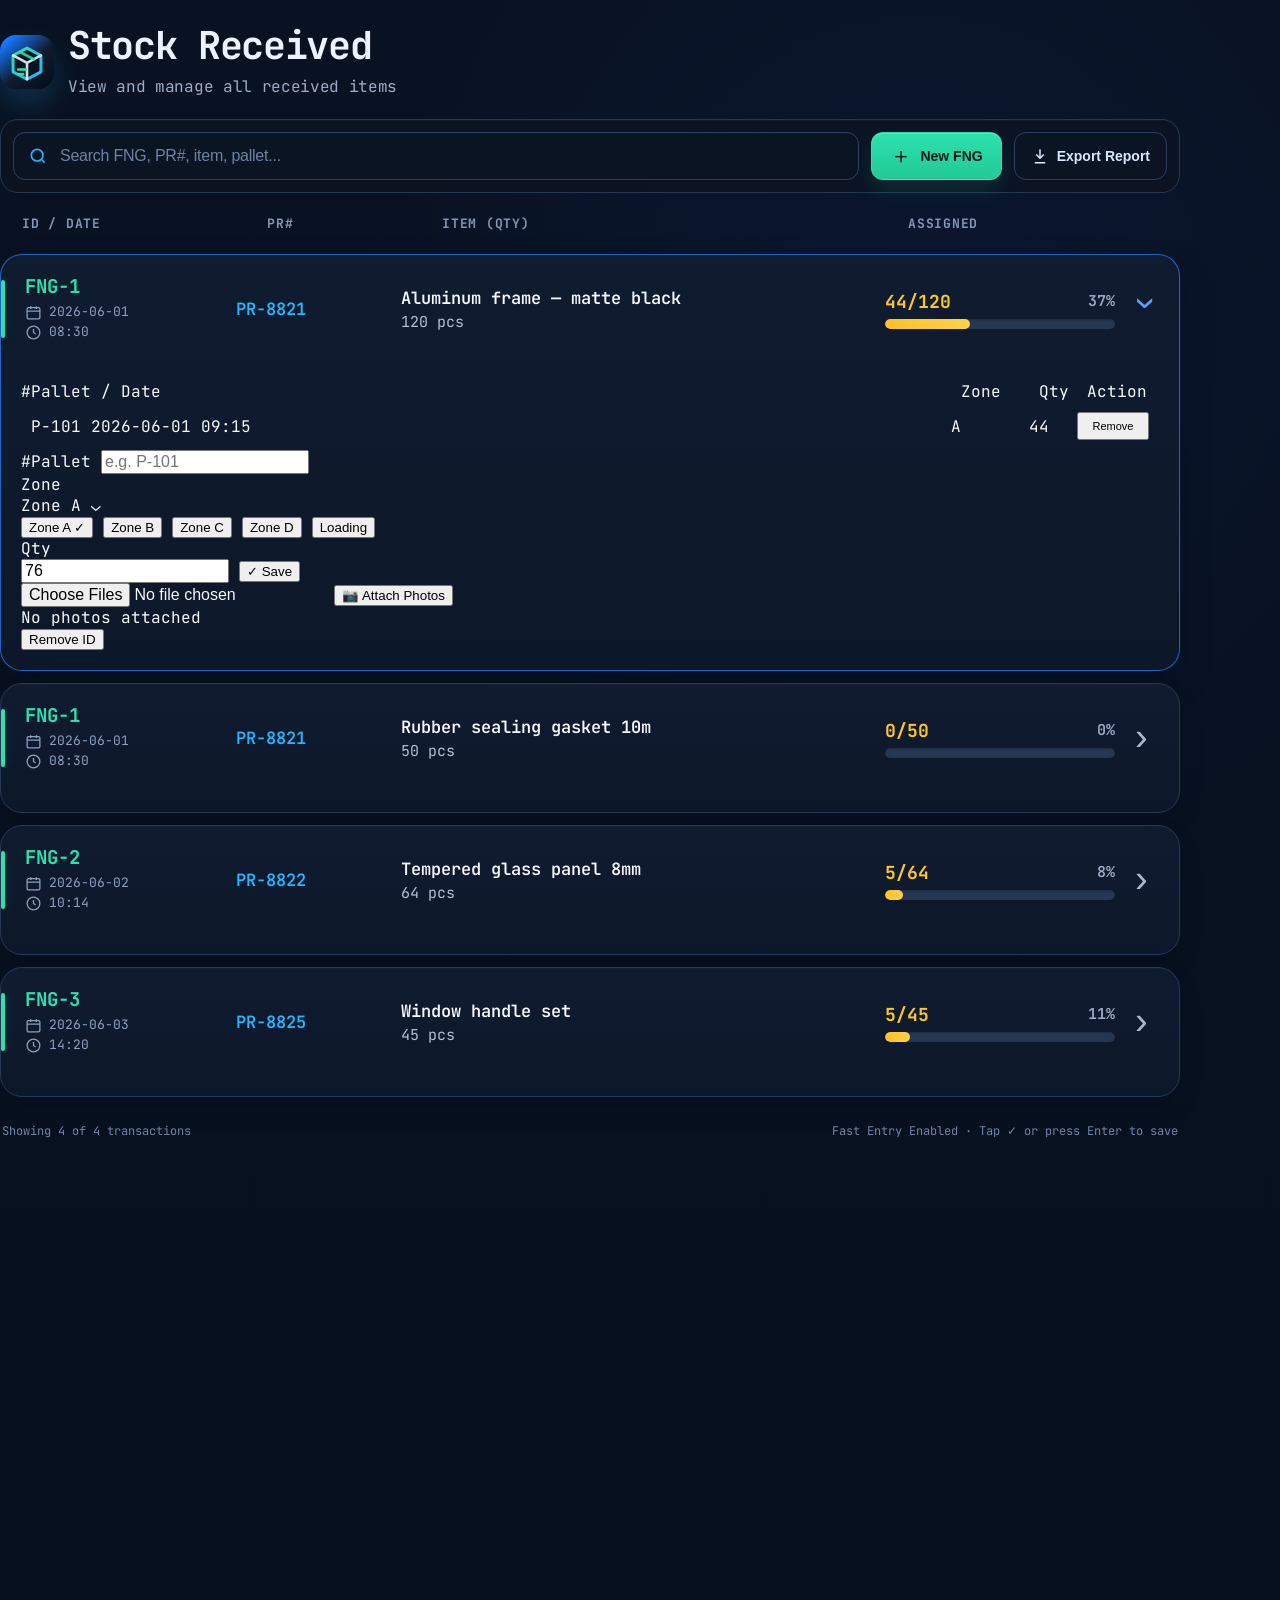
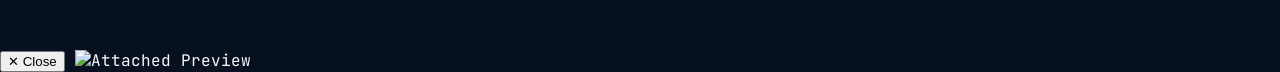
==== index.html @ 3a124cb6 "Add local inventory persistence" ====
<!DOCTYPE html>
<html lang="en">
<head>
    <meta charset="UTF-8">
    <meta name="viewport" content="width=device-width, initial-scale=1.0, maximum-scale=1.0, user-scalable=no">
    <title>Stock Received - Multi-Location Fast Entry</title>
    <link rel="icon" type="image/svg+xml" href="favicon.svg">
    <link rel="shortcut icon" href="favicon.svg">
    <link rel="apple-touch-icon" href="favicon.svg">
    <script src="https://cdn.tailwindcss.com"></script>
    <style>
        @import url('https://fonts.googleapis.com/css2?family=JetBrains+Mono:wght@400;600;700&display=swap');
        
        * {
            box-sizing: border-box;
        }

        body {
            font-family: 'JetBrains Mono', monospace;
            background-color: #0b0f19;
            color: #f8fafc;
            -webkit-tap-highlight-color: transparent;
        }

        /* Seamless Fluid CSS Accordion Animation with GPU Acceleration */
        .accordion-wrapper {
            display: grid;
            grid-template-rows: 0fr;
            transition: grid-template-rows 0.48s cubic-bezier(0.22, 1, 0.36, 1), opacity 0.32s ease;
            opacity: 0;
            will-change: grid-template-rows, opacity;
        }
        .accordion-wrapper.expanded {
            grid-template-rows: 1fr;
            opacity: 1;
        }
        .accordion-inner {
            overflow: hidden;
            opacity: 0;
            transform: translateY(-8px) translateZ(0);
            transition: opacity 0.26s ease, transform 0.34s cubic-bezier(0.22, 1, 0.36, 1);
            will-change: opacity, transform;
        }
        .accordion-wrapper.expanded .accordion-inner {
            opacity: 1;
            transform: translateY(0) translateZ(0);
        }

        /* Modal Smooth Scale & Fade */
        .custom-modal {
            transition: opacity 0.3s cubic-bezier(0.4, 0, 0.2, 1);
        }
        .custom-modal-content {
            transition: transform 0.3s cubic-bezier(0.34, 1.56, 0.64, 1), opacity 0.3s ease-in-out;
            transform: scale(0.92);
            opacity: 0;
        }
        .custom-modal.active .custom-modal-content {
            transform: scale(1);
            opacity: 1;
        }

        /* Click Ripple Transition Feedback */
        .ripple-btn {
            position: relative;
            overflow: hidden;
            transition: transform 0.15s cubic-bezier(0.4, 0, 0.2, 1), background-color 0.2s ease, border-color 0.2s ease;
        }
        .ripple-btn:active {
            transform: scale(0.96);
        }
        .ripple {
            position: absolute;
            border-radius: 50%;
            background: rgba(255, 255, 255, 0.3);
            transform: scale(0);
            animation: rippleEffect 0.5s cubic-bezier(0.4, 0, 0.2, 1) forwards;
            pointer-events: none;
        }
        @keyframes rippleEffect {
            to {
                transform: scale(4);
                opacity: 0;
            }
        }

        /* Prevent iOS zoom on focus */
        input, select, textarea {
            font-size: 16px !important;
        }

        /* Subtle Glow Animation */
        @keyframes pulseGlow {
            0%, 100% { box-shadow: 0 0 20px rgba(59, 130, 246, 0.12); }
            50% { box-shadow: 0 0 30px rgba(59, 130, 246, 0.28); }
        }
        .active-glow {
            animation: pulseGlow 3s infinite;
        }
        @keyframes cardClickTransition {
            0% {
                transform: scale(0.992);
                border-color: rgba(36, 183, 255, .88);
                box-shadow: 0 10px 22px rgba(0,0,0,.16), 0 0 0 1px rgba(36,183,255,.18), inset 0 1px rgba(255,255,255,.04);
            }
            100% {
                transform: scale(1);
            }
        }

        /* Stock Header & Item Row CSS Grid Layout */
        .stock-header,
        .stock-row {
            display: grid;
            grid-template-columns: 85px 75px minmax(0, 1fr) 45px 75px;
            gap: 10px;
            align-items: center;
            width: 100%;
            box-sizing: border-box;
        }

        .item-name {
            min-width: 0;
            overflow: hidden;
            text-overflow: ellipsis;
            white-space: nowrap;
        }

        .assigned-cell {
            display: flex;
            justify-content: flex-end;
            align-items: center;
            gap: 6px;
            white-space: nowrap;
        }

        /* Strict Grid Alignment for Pallet Sub-rows */
        .assignment-header,
        .assignment-row {
            display: grid;
            grid-template-columns: minmax(0, 1fr) 72px 42px 72px;
            gap: 6px;
            align-items: center;
            width: 100%;
        }

        .assignment-row {
            padding: 10px 10px;
        }

        .remove-btn {
            width: 72px;
            max-width: 100%;
            padding: 6px 4px;
            font-size: 11px;
            white-space: nowrap;
        }

        /* Custom Dropdown Animation & Styles */
        .custom-dropdown-menu {
            transform-origin: top;
            transition: opacity 0.2s cubic-bezier(0.16, 1, 0.3, 1), transform 0.2s cubic-bezier(0.16, 1, 0.3, 1);
        }


        /* ===== Responsive redesign: iPhone 14 Pro + laptop ===== */
        :root {
            --page-bg: #08101f;
            --panel: #101b2e;
            --panel-2: #152238;
            --border: #243652;
            --muted: #7f93b1;
            --text: #edf3ff;
            --cyan: #24b7ff;
            --green: #2de1ae;
            --yellow: #ffc62a;
            --blue: #1677ff;
        }

        html { background: var(--page-bg); }
        body {
            margin: 0;
            background:
                radial-gradient(circle at 72% 20%, rgba(29, 78, 216, .08), transparent 35%),
                linear-gradient(180deg, #091222 0%, #07101e 100%);
            min-width: 320px;
        }

        .app-shell {
            width: min(1180px, calc(100% - 48px));
            padding: 26px 0 42px;
            display: flex;
            flex-direction: column;
            gap: 22px;
        }

        .page-header {
            display: flex;
            justify-content: space-between;
            align-items: flex-start;
            gap: 24px;
        }
        .brand-lockup {
            display: flex;
            align-items: center;
            gap: 14px;
            min-width: 0;
        }
        .app-logo {
            width: 54px;
            height: 54px;
            flex: 0 0 auto;
            border-radius: 16px;
            box-shadow: 0 14px 28px rgba(36, 183, 255, .18), inset 0 1px rgba(255,255,255,.1);
        }
        .page-heading h1 {
            margin: 0;
            font-size: clamp(28px, 3vw, 42px);
            line-height: 1.05;
            font-weight: 700;
            letter-spacing: -0.035em;
            color: var(--text);
        }
        .page-heading p {
            margin: 10px 0 0;
            color: #9bacC6;
            font-size: 16px;
            letter-spacing: -0.02em;
        }
        .new-transaction-btn {
            min-height: 58px;
            padding: 0 24px;
            border-radius: 18px;
            background: linear-gradient(180deg, #2180ff 0%, #1369e8 100%);
            color: white;
            border: 1px solid rgba(93, 162, 255, .45);
            box-shadow: 0 12px 24px rgba(0, 91, 255, .2), inset 0 1px rgba(255,255,255,.08);
            font-size: 16px;
            font-weight: 700;
            display: inline-flex;
            align-items: center;
            gap: 8px;
        }
        .plus-sign { font-size: 29px; line-height: 1; font-weight: 300; }

        .action-toolbar {
            width: 100%;
            display: flex;
            align-items: center;
            gap: 12px;
            padding: 12px;
            border: 1px solid #263853;
            border-radius: 18px;
            background: rgba(12, 20, 34, .78);
            box-shadow: inset 0 1px rgba(255,255,255,.02);
        }
        .toolbar-search {
            flex: 1 1 auto;
            min-width: 0;
        }
        .toolbar-new-btn {
            flex: 0 0 auto;
            min-height: 48px;
            padding: 0 18px;
            border-radius: 12px;
            background: linear-gradient(180deg, #2de1ae 0%, #22c997 100%);
            border-color: rgba(89, 241, 193, .35);
            color: #061811;
            box-shadow: 0 10px 20px rgba(45, 225, 174, .12), inset 0 1px rgba(255,255,255,.18);
            font-size: 14px;
        }
        .toolbar-new-btn:hover { filter: brightness(1.05); }
        .toolbar-new-btn .plus-sign { font-size: 22px; font-weight: 500; }
        .toolbar-export-btn {
            flex: 0 0 auto;
            min-height: 48px;
            padding: 0 16px;
            border-radius: 12px;
            background: #0b1423;
            border: 1px solid #2b405f;
            color: #d9e7ff;
            font-size: 14px;
            font-weight: 700;
            display: inline-flex;
            align-items: center;
            gap: 8px;
            transition: border-color .2s, background .2s, color .2s;
        }
        .toolbar-export-btn:hover {
            background: #111d31;
            border-color: #24b7ff;
            color: #ffffff;
        }
        .toolbar-export-btn svg {
            width: 18px;
            height: 18px;
            stroke: currentColor;
            stroke-width: 2;
            fill: none;
            flex: 0 0 auto;
        }

        .search-wrap { position: relative; }
        .search-input {
            width: 100%;
            height: 64px;
            padding: 0 22px 0 64px;
            border-radius: 18px;
            border: 1px solid #2b405f;
            background: linear-gradient(180deg, rgba(18,30,51,.96), rgba(13,24,42,.96));
            color: var(--text);
            outline: none;
            box-shadow: inset 0 1px rgba(255,255,255,.025);
            transition: border-color .2s, box-shadow .2s;
            letter-spacing: -0.015em;
        }
        .search-input::placeholder { color: #6e82a1; }
        .search-input:focus {
            border-color: #2a83ff;
            box-shadow: 0 0 0 3px rgba(42,131,255,.12);
        }
        .search-icon {
            position: absolute;
            left: 22px;
            top: 50%;
            transform: translateY(-50%);
            width: 27px;
            height: 27px;
            stroke: var(--cyan);
            stroke-width: 2;
            fill: none;
            z-index: 2;
        }
        .action-toolbar .search-input {
            height: 48px;
            border-radius: 12px;
            padding-left: 46px;
            background: #0b1423;
        }
        .action-toolbar .search-icon {
            left: 15px;
            width: 20px;
            height: 20px;
        }

        .stock-header {
            display: grid;
            grid-template-columns: 235px 165px minmax(280px, 1fr) 250px;
            align-items: center;
            padding: 0 22px;
            color: #8397b7;
            font-size: 13px;
            font-weight: 700;
            letter-spacing: .06em;
        }
        #inventory-list { display: flex; flex-direction: column; gap: 14px; }

        .stock-card {
            background: linear-gradient(180deg, rgba(16,28,48,.97), rgba(13,24,42,.97));
            border: 1px solid #263853;
            border-radius: 22px;
            overflow: hidden;
            box-shadow: 0 12px 24px rgba(0,0,0,.12), inset 0 1px rgba(255,255,255,.018);
            transform: translateZ(0);
            transition: border-color .22s ease, transform .22s cubic-bezier(0.16, 1, 0.3, 1), box-shadow .22s ease, background .22s ease;
            will-change: transform, box-shadow, border-color;
        }
        .stock-card:hover {
            border-color: #334a6d;
            transform: translateY(-1px);
            box-shadow: 0 15px 28px rgba(0,0,0,.16), inset 0 1px rgba(255,255,255,.024);
        }
        .stock-card.card-click-transition {
            animation: cardClickTransition .28s cubic-bezier(0.16, 1, 0.3, 1);
        }
        .stock-card.expanded-card {
            border-color: rgba(46, 128, 255, .7);
            box-shadow: 0 16px 34px rgba(0,0,0,.19), 0 0 0 1px rgba(22,119,255,.08);
        }
        .stock-card.expanded-card:hover {
            box-shadow: 0 18px 38px rgba(0,0,0,.22), 0 0 0 1px rgba(22,119,255,.12);
        }

        .stock-row {
            display: grid;
            grid-template-columns: 235px 165px minmax(280px, 1fr) 250px 24px;
            gap: 0;
            align-items: center;
            min-height: 108px;
            padding: 12px 20px 12px 0;
            cursor: pointer;
            position: relative;
            user-select: none;
            transition: background .2s ease;
        }
        .stock-row:active { background: rgba(36, 183, 255, .035); }
        .id-date-cell {
            height: 100%;
            display: flex;
            align-items: center;
            min-width: 0;
        }
        .accent-line {
            width: 4px;
            height: 68%;
            min-height: 58px;
            max-height: 72px;
            border-radius: 999px;
            background: var(--green);
            box-shadow: 0 0 14px rgba(45,225,174,.15);
            margin-right: 20px;
            flex: 0 0 auto;
        }
        .id-date-content { display: flex; flex-direction: column; min-width: 0; gap: 3px; }
        .transaction-id {
            color: var(--green);
            font-size: 19px;
            font-weight: 700;
            line-height: 1.1;
            margin-bottom: 3px;
        }
        .date-line {
            color: #8da0bd;
            font-size: 13px;
            line-height: 1.25;
            display: flex;
            align-items: center;
            gap: 7px;
            white-space: nowrap;
        }
        .date-line svg {
            width: 17px;
            height: 17px;
            stroke: currentColor;
            stroke-width: 1.8;
            fill: none;
            flex: 0 0 auto;
        }
        .pr-cell {
            color: var(--cyan);
            font-size: 17px;
            font-weight: 600;
            white-space: nowrap;
            overflow: hidden;
            text-overflow: ellipsis;
            padding-right: 16px;
        }
        .item-cell {
            min-width: 0;
            display: flex;
            flex-direction: column;
            gap: 5px;
            padding-right: 18px;
        }
        .item-title {
            color: #f6f8fd;
            font-size: 17px;
            font-weight: 600;
            overflow: hidden;
            text-overflow: ellipsis;
            white-space: nowrap;
        }
        .item-qty { color: #b4c0d4; font-size: 15px; }
        .assigned-block { min-width: 0; padding-right: 20px; }
        .assigned-topline {
            display: flex;
            align-items: center;
            justify-content: space-between;
            gap: 12px;
            margin-bottom: 6px;
        }
        .assigned-value { color: var(--yellow); font-size: 18px; font-weight: 700; white-space: nowrap; }
        .assigned-value.complete { color: var(--green); }
        .assigned-percent { color: #9cadc5; font-size: 15px; font-weight: 600; white-space: nowrap; }
        .assigned-progress {
            width: 100%;
            height: 10px;
            border-radius: 999px;
            background: #263751;
            overflow: hidden;
            box-shadow: inset 0 1px 2px rgba(0,0,0,.18);
        }
        .assigned-progress span {
            display: block;
            height: 100%;
            border-radius: inherit;
            background: linear-gradient(90deg, #ffc126, #ffd248);
            min-width: 0;
            transition: width .3s ease;
        }
        .assigned-value.complete + .assigned-percent { color: var(--green); }
        .row-chevron {
            font-family: Arial, sans-serif;
            color: #a9b8cc;
            font-size: 38px;
            font-weight: 300;
            line-height: 1;
            transform: translateY(-1px);
            transition: transform .25s ease, color .2s ease;
        }
        .row-chevron.expanded { transform: rotate(90deg); color: #58a1ff; }

        .accordion-inner.card-content-target { padding: 0 20px 20px; }
        .accordion-inner.card-content-target > div { margin-top: 0 !important; padding-top: 18px !important; }

        .list-footer {
            display: flex;
            justify-content: space-between;
            gap: 18px;
            color: #7085a4;
            font-size: 12px;
            padding: 4px 2px 0;
        }
        .fast-entry-note { text-align: right; }

        /* Compact desktop rows: optimized for short warehouse item codes */
        @media (min-width: 1001px) {
            #inventory-list { gap: 12px; }
            .stock-row {
                min-height: 108px;
                padding-top: 12px;
                padding-bottom: 12px;
            }
            .accent-line { min-height: 58px; max-height: 70px; }
            .item-cell { gap: 3px; }
            .assigned-topline { margin-bottom: 6px; }
            .assigned-progress { height: 10px; }
        }

        /* Laptop / medium screen tuning */
        @media (max-width: 1000px) and (min-width: 641px) {
            .app-shell { width: min(940px, calc(100% - 34px)); }
            .stock-header { grid-template-columns: 200px 145px minmax(220px, 1fr) 210px; }
            .stock-row { grid-template-columns: 200px 145px minmax(220px, 1fr) 210px 22px; min-height: 104px; padding-top: 11px; padding-bottom: 11px; }
            .transaction-id { font-size: 19px; }
            .pr-cell, .item-title { font-size: 16px; }
        }

        /* iPhone / mobile layout */
        @media (max-width: 640px) {
            body {
                padding-left: env(safe-area-inset-left);
                padding-right: env(safe-area-inset-right);
            }
            .app-shell {
                width: calc(100% - 24px);
                padding-top: max(16px, env(safe-area-inset-top));
                gap: 14px;
            }
            .page-header { align-items: center; gap: 12px; }
            .brand-lockup { gap: 10px; }
            .app-logo { width: 44px; height: 44px; border-radius: 14px; }
            .page-heading h1 { font-size: 22px; }
            .page-heading p { display: none; }
            .action-toolbar {
                gap: 7px;
                padding: 8px;
                border-radius: 15px;
            }
            .action-toolbar .search-input {
                height: 44px;
                border-radius: 11px;
                padding-left: 38px;
                padding-right: 8px;
                font-size: 16px !important;
            }
            .action-toolbar .search-icon {
                left: 12px;
                width: 18px;
                height: 18px;
            }
            .toolbar-new-btn {
                min-height: 44px;
                padding: 0 11px;
                border-radius: 11px;
                font-size: 12px;
                gap: 4px;
                white-space: nowrap;
            }
            .toolbar-new-btn .plus-sign { font-size: 18px; }
            .toolbar-export-btn {
                min-height: 44px;
                width: 44px;
                padding: 0;
                justify-content: center;
                border-radius: 11px;
            }
            .toolbar-export-btn span { display: none; }
            .toolbar-export-btn svg { width: 18px; height: 18px; }

            .stock-header { display: none; }
            #inventory-list { gap: 11px; }
            .stock-card { border-radius: 18px; }
            .stock-row {
                grid-template-columns: minmax(0, 1fr) 112px 16px;
                grid-template-areas:
                    "identity assigned chevron"
                    "pr       assigned chevron"
                    "item     item     item";
                min-height: 0;
                padding: 15px 14px 14px 0;
                row-gap: 8px;
            }
            .id-date-cell { grid-area: identity; align-items: stretch; }
            .accent-line {
                width: 3px;
                height: auto;
                min-height: 64px;
                margin-right: 13px;
            }
            .transaction-id { font-size: 16px; margin-bottom: 2px; }
            .date-line { font-size: 10px; gap: 5px; }
            .date-line svg { width: 13px; height: 13px; }
            .pr-cell {
                grid-area: pr;
                padding-left: 16px;
                padding-right: 8px;
                font-size: 13px;
                align-self: start;
            }
            .item-cell {
                grid-area: item;
                padding: 11px 8px 0 16px;
                border-top: 1px solid rgba(53,73,103,.48);
                margin-top: 1px;
                gap: 3px;
            }
            .item-title { font-size: 14px; }
            .item-qty { font-size: 11px; }
            .assigned-block {
                grid-area: assigned;
                padding-right: 8px;
                align-self: center;
            }
            .assigned-topline { gap: 7px; margin-bottom: 7px; }
            .assigned-value { font-size: 14px; }
            .assigned-percent { font-size: 11px; }
            .assigned-progress { height: 8px; }
            .row-chevron {
                grid-area: chevron;
                align-self: center;
                font-size: 28px;
            }
            .accordion-inner.card-content-target { padding: 0 11px 13px; }
            .accordion-inner.card-content-target > div { padding-top: 13px !important; }

            /* Keep existing expanded controls mobile friendly */
            .assignment-header,
            .assignment-row {
                grid-template-columns: minmax(0, 1fr) 48px 38px 62px;
                gap: 5px;
            }
            .assignment-row { padding: 9px 7px; }
            .remove-btn { width: 62px; font-size: 10px; padding: 6px 2px; }
            .list-footer { display: block; text-align: center; font-size: 10px; padding-bottom: max(8px, env(safe-area-inset-bottom)); }
            .fast-entry-note { display: none; }
        }

        @media (max-width: 370px) {
            .app-shell { width: calc(100% - 18px); }
            .action-toolbar { gap: 6px; padding: 7px; }
            .toolbar-new-btn { padding: 0 9px; }
            .new-fng-label { font-size: 11px; }
            .stock-row { grid-template-columns: minmax(0, 1fr) 102px 14px; }
            .pr-cell { font-size: 12px; }
        }

    </style>
</head>
<body class="min-h-screen antialiased selection:bg-blue-500 selection:text-white pb-12" onclick="closeAllCustomDropdowns(event)">
    <div class="app-shell mx-auto">
        
        <!-- Page Heading -->
        <div class="page-header">
            <div class="brand-lockup">
                <img src="logo.svg" alt="Stock Received logo" class="app-logo">
                <div class="page-heading">
                    <h1>Stock Received</h1>
                    <p>View and manage all received items</p>
                </div>
            </div>
        </div>

        <!-- Search + Primary Action Toolbar -->
        <div class="action-toolbar">
            <div class="search-wrap toolbar-search">
                <svg class="search-icon" viewBox="0 0 24 24" aria-hidden="true"><circle cx="11" cy="11" r="7"></circle><path d="m20 20-3.5-3.5"></path></svg>
                <input type="text" id="search-input" oninput="handleSearch(this.value)" placeholder="Search FNG, PR#, item, pallet..." class="search-input">
            </div>
            <button onclick="createRipple(event); openNewModal()" class="ripple-btn new-transaction-btn toolbar-new-btn" aria-label="Create new FNG">
                <span class="plus-sign">＋</span>
                <span class="new-fng-label">New FNG</span>
            </button>
            <button onclick="createRipple(event); exportReport()" class="ripple-btn toolbar-export-btn" aria-label="Export report as CSV" title="Export Report">
                <svg viewBox="0 0 24 24" aria-hidden="true"><path d="M12 3v12"></path><path d="m7 10 5 5 5-5"></path><path d="M5 21h14"></path></svg>
                <span>Export Report</span>
            </button>
        </div>

        <!-- Main Column Headers -->
        <div class="stock-header">
            <span>ID / DATE</span>
            <span>PR#</span>
            <span>ITEM (QTY)</span>
            <span>ASSIGNED</span>
        </div>

        <!-- Inventory List Container -->
        <div id="inventory-list" class="space-y-3">
            <!-- Dynamically populated rows -->
        </div>

        <!-- Footer -->
        <div class="list-footer">
            <span id="result-count">Showing transactions</span>
            <span class="fast-entry-note">Fast Entry Enabled · Tap ✓ or press Enter to save</span>
        </div>

    </div>

    <!-- Modal for New Transaction -->
    <div id="new-modal" class="custom-modal fixed inset-0 bg-slate-950/80 backdrop-blur-md hidden items-center justify-center p-4 z-50 opacity-0 pointer-events-none">
        <div class="custom-modal-content bg-slate-900 border border-slate-800 rounded-2xl p-5 sm:p-6 w-full max-w-xl shadow-2xl space-y-4 max-h-[90vh] flex flex-col">
            <div class="flex items-center justify-between border-b border-slate-800 pb-3">
                <h2 class="text-lg font-bold text-slate-100">Add New Received Transaction</h2>
                <span class="text-xs text-slate-400">Shared ID Header</span>
            </div>

            <!-- Shared ID Header Inputs (ID & PR#) -->
            <div class="grid grid-cols-1 sm:grid-cols-2 gap-3">
                <div>
                    <label class="text-xs text-slate-400 block mb-1">Transaction ID (e.g. FNG-1)</label>
                    <input type="text" id="new-id-input" class="w-full bg-slate-950 border border-slate-700/80 rounded-xl px-3 py-2 text-slate-100 focus:outline-none focus:border-blue-500 focus:ring-2 focus:ring-blue-500/20 transition-all font-semibold" placeholder="FNG-1">
                </div>
                <div>
                    <label class="text-xs text-slate-400 block mb-1">PR# (Purchase Req)</label>
                    <input type="text" id="new-pr-input" class="w-full bg-slate-950 border border-slate-700/80 rounded-xl px-3 py-2 text-slate-100 focus:outline-none focus:border-blue-500 focus:ring-2 focus:ring-blue-500/20 transition-all font-semibold" placeholder="PR-9001">
                </div>
            </div>

            <!-- Dynamic Items Container inside Modal -->
            <div class="space-y-3 overflow-y-auto pr-1 flex-1 max-h-[36vh]" id="modal-items-container">
                <!-- Dynamically populated item rows -->
            </div>

            <!-- Add Row Button -->
            <div>
                <button onclick="createRipple(event); addModalItemRow()" class="ripple-btn w-full py-2 border border-dashed border-slate-700 hover:border-blue-500/60 rounded-xl text-slate-400 hover:text-blue-400 text-xs font-semibold transition-all flex items-center justify-center space-x-1">
                    <span>+ Add Another Item to this ID</span>
                </button>
            </div>

            <div class="flex justify-end space-x-3 pt-3 border-t border-slate-800">
                <button onclick="createRipple(event); closeNewModal()" class="ripple-btn px-4 py-2 rounded-xl border border-slate-700 hover:bg-slate-800 text-slate-300 text-sm transition-all">Cancel</button>
                <button onclick="createRipple(event); createNewTransactions()" class="ripple-btn px-4 py-2 rounded-xl bg-blue-600 hover:bg-blue-500 text-white text-sm font-semibold transition-all shadow-md shadow-blue-900/30">Create Transactions</button>
            </div>
        </div>
    </div>

    <!-- Alert Popup Modal -->
    <div id="alert-modal" class="custom-modal fixed inset-0 bg-slate-950/80 backdrop-blur-md hidden items-center justify-center p-4 z-50 opacity-0 pointer-events-none">
        <div class="custom-modal-content bg-slate-900 border border-slate-800 rounded-2xl p-5 sm:p-6 w-full max-w-sm shadow-2xl space-y-4 text-center">
            <div class="w-12 h-12 rounded-full bg-amber-950/60 border border-amber-900/60 flex items-center justify-center mx-auto text-amber-400 font-bold text-lg">!</div>
            <div class="space-y-1">
                <h3 id="alert-title" class="text-base font-bold text-slate-100">Notice</h3>
                <p id="alert-message" class="text-xs text-slate-400 leading-relaxed">Please enter a pallet number.</p>
            </div>
            <div class="pt-2">
                <button onclick="createRipple(event); closeAlertModal()" class="ripple-btn w-full px-4 py-2.5 rounded-xl bg-blue-600 hover:bg-blue-500 text-white text-xs sm:text-sm font-semibold transition-all shadow-lg shadow-blue-950/40">OK</button>
            </div>
        </div>
    </div>

    <!-- Confirmation Popup Modal for Deletion -->
    <div id="confirm-modal" class="custom-modal fixed inset-0 bg-slate-950/80 backdrop-blur-md hidden items-center justify-center p-4 z-50 opacity-0 pointer-events-none">
        <div class="custom-modal-content bg-slate-900 border border-slate-800 rounded-2xl p-5 sm:p-6 w-full max-w-sm shadow-2xl space-y-4 text-center">
            <div id="confirm-icon" class="w-12 h-12 rounded-full bg-red-950/60 border border-red-900/60 flex items-center justify-center mx-auto text-red-400 font-bold text-lg">!</div>
            <div class="space-y-1">
                <h3 id="confirm-title" class="text-base font-bold text-slate-100">Confirm Deletion</h3>
                <p id="confirm-message" class="text-xs text-slate-400 leading-relaxed">Are you sure you want to remove this item?</p>
            </div>
            <div class="flex space-x-3 pt-2">
                <button onclick="createRipple(event); closeConfirmModal()" class="ripple-btn flex-1 px-4 py-2.5 rounded-xl border border-slate-700 hover:bg-slate-800 text-slate-300 text-xs sm:text-sm font-medium transition-all">Cancel</button>
                <button id="confirm-yes-btn" onclick="createRipple(event)" class="ripple-btn flex-1 px-4 py-2.5 rounded-xl bg-red-600 hover:bg-red-500 text-white text-xs sm:text-sm font-semibold transition-all shadow-lg shadow-red-950/40">Delete</button>
            </div>
        </div>
    </div>

    <!-- Fullscreen Image Viewer Modal -->
    <div id="image-viewer-modal" class="custom-modal fixed inset-0 bg-slate-950/90 backdrop-blur-md hidden items-center justify-center p-4 z-50 opacity-0 pointer-events-none" onclick="closeImageViewer()">
        <div class="relative max-w-4xl max-h-[90vh] flex flex-col items-center" onclick="event.stopPropagation()">
            <button onclick="createRipple(event); closeImageViewer()" class="ripple-btn absolute -top-10 right-0 text-slate-400 hover:text-white text-sm font-semibold bg-slate-800/80 hover:bg-slate-700 px-3 py-1 rounded-lg transition">✕ Close</button>
            <img id="fullscreen-img" src="" alt="Attached Preview" class="max-w-full max-h-[80vh] rounded-2xl border border-slate-800 shadow-2xl object-contain">
        </div>
    </div>

    <script>
        const INVENTORY_STORAGE_KEY = 'stock-received-inventory-v1';
        const defaultInventory = [
            {
                id: 'FNG-1',
                pr: 'PR-8821',
                createdAt: '2026-06-01 08:30',
                item: 'Aluminum frame — matte black',
                qty: 120,
                isExpanded: true,
                locations: [{ pallet: 'P-101', zone: 'A', qty: 44, createdAt: '2026-06-01 09:15' }],
                attachedPhotos: [],
                tempZone: 'A'
            },
            {
                id: 'FNG-1',
                pr: 'PR-8821',
                createdAt: '2026-06-01 08:30',
                item: 'Rubber sealing gasket 10m',
                qty: 50,
                isExpanded: false,
                locations: [],
                attachedPhotos: [],
                tempZone: 'A'
            },
            {
                id: 'FNG-2',
                pr: 'PR-8822',
                createdAt: '2026-06-02 10:14',
                item: 'Tempered glass panel 8mm',
                qty: 64,
                isExpanded: false,
                locations: [{ pallet: 'P-102', zone: 'B', qty: 5, createdAt: '2026-06-02 11:00' }],
                attachedPhotos: [],
                tempZone: 'A'
            },
            {
                id: 'FNG-3',
                pr: 'PR-8825',
                createdAt: '2026-06-03 14:20',
                item: 'Window handle set',
                qty: 45,
                isExpanded: false,
                locations: [{ pallet: 'P-103', zone: 'Loading', qty: 5, createdAt: '2026-06-03 14:45' }],
                attachedPhotos: [],
                tempZone: 'A'
            }
        ];

        let inventory = loadInventory();
        let pendingAction = null;
        let modalRows = [];
        let searchQuery = '';
        const validZones = ['A', 'B', 'C', 'D', 'Loading'];

        function cloneDefaultInventory() {
            return JSON.parse(JSON.stringify(defaultInventory));
        }

        function normalizeInventory(savedInventory) {
            if (!Array.isArray(savedInventory)) return cloneDefaultInventory();

            return savedInventory.map((item, index) => ({
                id: item.id || `FNG-${index + 1}`,
                pr: item.pr || '',
                createdAt: item.createdAt || getCurrentFormattedDateTime(),
                item: item.item || 'Untitled item',
                qty: Number.parseInt(item.qty, 10) || 0,
                isExpanded: Boolean(item.isExpanded),
                locations: Array.isArray(item.locations) ? item.locations.map(loc => ({
                    pallet: loc.pallet || '',
                    zone: loc.zone || 'A',
                    qty: Number.parseInt(loc.qty, 10) || 0,
                    createdAt: loc.createdAt || ''
                })) : [],
                attachedPhotos: Array.isArray(item.attachedPhotos) ? item.attachedPhotos : [],
                tempPallet: item.tempPallet || '',
                tempZone: item.tempZone || 'A',
                tempQty: item.tempQty || ''
            }));
        }

        function loadInventory() {
            try {
                const savedInventory = localStorage.getItem(INVENTORY_STORAGE_KEY);
                if (!savedInventory) return cloneDefaultInventory();
                return normalizeInventory(JSON.parse(savedInventory));
            } catch (error) {
                console.warn('Unable to load saved inventory:', error);
                return cloneDefaultInventory();
            }
        }

        function saveInventory() {
            try {
                localStorage.setItem(INVENTORY_STORAGE_KEY, JSON.stringify(inventory));
                return true;
            } catch (error) {
                console.warn('Unable to save inventory:', error);
                return false;
            }
        }

        // Ripple Effect Click Transition
        function createRipple(event) {
            const button = event.currentTarget;
            const circle = document.createElement('span');
            const diameter = Math.max(button.clientWidth, button.clientHeight);
            const radius = diameter / 2;

            circle.style.width = circle.style.height = `${diameter}px`;
            circle.style.left = `${event.clientX - button.getBoundingClientRect().left - radius}px`;
            circle.style.top = `${event.clientY - button.getBoundingClientRect().top - radius}px`;
            circle.classList.add('ripple');

            const ripple = button.getElementsByClassName('ripple')[0];
            if (ripple) {
                ripple.remove();
            }

            button.appendChild(circle);
        }

        function getCurrentFormattedDateTime() {
            const now = new Date();
            const year = now.getFullYear();
            const month = String(now.getMonth() + 1).padStart(2, '0');
            const day = String(now.getDate()).padStart(2, '0');
            const hours = String(now.getHours()).padStart(2, '0');
            const minutes = String(now.getMinutes()).padStart(2, '0');
            return `${year}-${month}-${day} ${hours}:${minutes}`;
        }

        function handleSearch(query) {
            searchQuery = query.toLowerCase().trim();
            renderInventory();
        }

        function getFilteredInventory() {
            return inventory.map((item, originalIndex) => ({ item, originalIndex })).filter(({ item }) => {
                if (!searchQuery) return true;
                const matchesId = item.id.toLowerCase().includes(searchQuery);
                const matchesPr = (item.pr || '').toLowerCase().includes(searchQuery);
                const matchesItemName = item.item.toLowerCase().includes(searchQuery);
                const matchesDate = item.createdAt.toLowerCase().includes(searchQuery);
                const matchesLocation = item.locations.some(loc =>
                    loc.pallet.toLowerCase().includes(searchQuery) ||
                    loc.zone.toLowerCase().includes(searchQuery) ||
                    (loc.createdAt && loc.createdAt.toLowerCase().includes(searchQuery))
                );
                return matchesId || matchesPr || matchesItemName || matchesDate || matchesLocation;
            });
        }

        function csvCell(value) {
            const text = value === undefined || value === null ? '' : String(value);
            return `"${text.replace(/"/g, '""')}"`;
        }

        function downloadTextFile(filename, content, mimeType) {
            const blob = new Blob([content], { type: mimeType });
            const url = URL.createObjectURL(blob);
            const link = document.createElement('a');
            link.href = url;
            link.download = filename;
            document.body.appendChild(link);
            link.click();
            link.remove();
            URL.revokeObjectURL(url);
        }

        function downloadReportCsv(rows) {
            const headers = [
                'Transaction ID',
                'PR#',
                'Created At',
                'Item',
                'Item Qty',
                'Assigned Qty',
                'Remaining Qty',
                'Status',
                'Pallet',
                'Zone',
                'Pallet Qty',
                'Assigned At'
            ];

            const csvRows = [headers.map(csvCell).join(',')];
            rows.forEach(({ item }) => {
                const assignedQty = totalAbbr(item);
                const remainingQty = item.qty - assignedQty;
                const status = remainingQty === 0 ? 'Complete' : remainingQty > 0 ? 'Open' : 'Over-assigned';
                const locations = item.locations.length > 0 ? item.locations : [{ pallet: '', zone: '', qty: '', createdAt: '' }];

                locations.forEach(loc => {
                    csvRows.push([
                        item.id,
                        item.pr || '',
                        item.createdAt,
                        item.item,
                        item.qty,
                        assignedQty,
                        remainingQty,
                        status,
                        loc.pallet,
                        loc.zone,
                        loc.qty,
                        loc.createdAt || ''
                    ].map(csvCell).join(','));
                });
            });

            const filenameDate = new Date().toISOString().slice(0, 10);
            const scope = searchQuery ? 'filtered' : 'all';
            downloadTextFile(`stock-received-report-${scope}-${filenameDate}.csv`, csvRows.join('\r\n'), 'text/csv;charset=utf-8');
        }

        function exportReport() {
            const rows = getFilteredInventory();
            if (rows.length === 0) {
                showAlertModal("There are no transactions to export.", "No Report Data");
                return;
            }

            const reportScope = searchQuery ? 'filtered report' : 'full report';
            showConfirmDialog(
                "Export Report",
                `Export ${rows.length} transaction${rows.length === 1 ? '' : 's'} in the ${reportScope} as a CSV file?`,
                () => downloadReportCsv(rows),
                { confirmText: 'Export', variant: 'primary' }
            );
        }

        function showAlertModal(message, title = "Required Field") {
            document.getElementById('alert-title').innerText = title;
            document.getElementById('alert-message').innerText = message;

            const modal = document.getElementById('alert-modal');
            modal.classList.remove('hidden', 'opacity-0', 'pointer-events-none');
            modal.classList.add('flex');
            requestAnimationFrame(() => {
                modal.classList.add('active');
            });
        }

        function closeAlertModal() {
            const modal = document.getElementById('alert-modal');
            modal.classList.remove('active');
            setTimeout(() => {
                modal.classList.add('hidden', 'opacity-0', 'pointer-events-none');
                modal.classList.remove('flex');
            }, 300);
        }

        function showConfirmDialog(title, message, onConfirm, options = {}) {
            document.getElementById('confirm-title').innerText = title;
            document.getElementById('confirm-message').innerText = message;
            pendingAction = onConfirm;

            const confirmButton = document.getElementById('confirm-yes-btn');
            const confirmIcon = document.getElementById('confirm-icon');
            const isPrimary = options.variant === 'primary';
            confirmButton.innerText = options.confirmText || 'Delete';
            confirmButton.className = isPrimary
                ? 'ripple-btn flex-1 px-4 py-2.5 rounded-xl bg-blue-600 hover:bg-blue-500 text-white text-xs sm:text-sm font-semibold transition-all shadow-lg shadow-blue-950/40'
                : 'ripple-btn flex-1 px-4 py-2.5 rounded-xl bg-red-600 hover:bg-red-500 text-white text-xs sm:text-sm font-semibold transition-all shadow-lg shadow-red-950/40';
            confirmIcon.innerText = isPrimary ? 'CSV' : '!';
            confirmIcon.className = isPrimary
                ? 'w-12 h-12 rounded-full bg-blue-950/60 border border-blue-900/60 flex items-center justify-center mx-auto text-blue-300 font-bold text-lg'
                : 'w-12 h-12 rounded-full bg-red-950/60 border border-red-900/60 flex items-center justify-center mx-auto text-red-400 font-bold text-lg';

            const modal = document.getElementById('confirm-modal');
            modal.classList.remove('hidden', 'opacity-0', 'pointer-events-none');
            modal.classList.add('flex');
            requestAnimationFrame(() => {
                modal.classList.add('active');
            });

            confirmButton.onclick = function(e) {
                createRipple(e);
                if (pendingAction) pendingAction();
                closeConfirmModal();
            };
        }

        function closeConfirmModal() {
            const modal = document.getElementById('confirm-modal');
            modal.classList.remove('active');
            setTimeout(() => {
                modal.classList.add('hidden', 'opacity-0', 'pointer-events-none');
                modal.classList.remove('flex');
                pendingAction = null;
            }, 300);
        }

        function openImageViewer(src) {
            const modal = document.getElementById('image-viewer-modal');
            document.getElementById('fullscreen-img').src = src;
            modal.classList.remove('hidden', 'opacity-0', 'pointer-events-none');
            modal.classList.add('flex');
            requestAnimationFrame(() => {
                modal.classList.add('active');
            });
        }

        function closeImageViewer() {
            const modal = document.getElementById('image-viewer-modal');
            modal.classList.remove('active');
            setTimeout(() => {
                modal.classList.add('hidden', 'opacity-0', 'pointer-events-none');
                modal.classList.remove('flex');
            }, 300);
        }

        // Custom Dropdown Logic
        function toggleCustomDropdown(index, event) {
            event.stopPropagation();
            const menu = document.getElementById(`custom-dropdown-menu-${index}`);
            const arrow = document.getElementById(`custom-dropdown-arrow-${index}`);
            
            // Close all other dropdowns first
            document.querySelectorAll('[id^="custom-dropdown-menu-"]').forEach(m => {
                if (m.id !== `custom-dropdown-menu-${index}`) {
                    m.classList.add('hidden', 'opacity-0', 'scale-95');
                }
            });
            document.querySelectorAll('[id^="custom-dropdown-arrow-"]').forEach(a => {
                if (a.id !== `custom-dropdown-arrow-${index}`) {
                    a.classList.remove('rotate-180', 'text-blue-400');
                }
            });

            const isHidden = menu.classList.contains('hidden');
            if (isHidden) {
                menu.classList.remove('hidden');
                requestAnimationFrame(() => {
                    menu.classList.remove('opacity-0', 'scale-95');
                    arrow.classList.add('rotate-180', 'text-blue-400');
                });
            } else {
                menu.classList.add('opacity-0', 'scale-95');
                arrow.classList.remove('rotate-180', 'text-blue-400');
                setTimeout(() => {
                    menu.classList.add('hidden');
                }, 200);
            }
        }

        function selectCustomZone(index, zone, event) {
            event.stopPropagation();
            updateTemp(index, 'zone', zone);
            
            const label = document.getElementById(`custom-dropdown-label-${index}`);
            if (label) {
                label.innerText = zone === 'Loading' ? 'Loading' : `Zone ${zone}`;
            }

            const menu = document.getElementById(`custom-dropdown-menu-${index}`);
            const arrow = document.getElementById(`custom-dropdown-arrow-${index}`);
            if (menu) {
                menu.classList.add('opacity-0', 'scale-95');
                setTimeout(() => menu.classList.add('hidden'), 200);
            }
            if (arrow) {
                arrow.classList.remove('rotate-180', 'text-blue-400');
            }

            // Highlight selected option in list
            const options = document.querySelectorAll(`#custom-dropdown-menu-${index} [data-zone]`);
            options.forEach(opt => {
                if (opt.getAttribute('data-zone') === zone) {
                    opt.className = 'w-full text-left px-3.5 py-2.5 text-xs sm:text-sm font-semibold bg-blue-600/20 text-blue-400 flex items-center justify-between transition-colors';
                } else {
                    opt.className = 'w-full text-left px-3.5 py-2.5 text-xs sm:text-sm text-slate-300 hover:bg-slate-800/80 hover:text-slate-100 flex items-center justify-between transition-colors';
                }
            });
        }

        function closeAllCustomDropdowns(event) {
            document.querySelectorAll('[id^="custom-dropdown-menu-"]').forEach(menu => {
                menu.classList.add('opacity-0', 'scale-95');
                setTimeout(() => menu.classList.add('hidden'), 200);
            });
            document.querySelectorAll('[id^="custom-dropdown-arrow-"]').forEach(arrow => {
                arrow.classList.remove('rotate-180', 'text-blue-400');
            });
        }

        function renderInventory() {
            const container = document.getElementById('inventory-list');
            const filteredInventory = getFilteredInventory();

            const resultCount = document.getElementById('result-count');
            if (resultCount) {
                resultCount.textContent = `Showing ${filteredInventory.length} of ${inventory.length} transactions`;
            }

            if (filteredInventory.length === 0) {
                container.innerHTML = `
                    <div class="text-center py-10 bg-slate-900/50 border border-slate-800 rounded-2xl">
                        <p class="text-slate-400 text-xs sm:text-sm">No matching transactions or items found.</p>
                    </div>
                `;
                return;
            }

            container.innerHTML = '';
            filteredInventory.forEach(({ item, originalIndex }) => {
                container.appendChild(createCardElement(item, originalIndex));
            });
        }

        function createCardElement(item, index) {
            const rowDiv = document.createElement('div');
            rowDiv.id = `card-${index}`;
            rowDiv.className = getCardClass(item, index);
            rowDiv.innerHTML = getCardHTML(item, index);
            return rowDiv;
        }

        function getCardClass(item, index) {
            return `stock-card ${item.isExpanded ? 'expanded-card' : ''}`;
        }

        function getCardHTML(item, index) {
            const totalAssigned = totalAbbr(item);
            const isComplete = totalAssigned === item.qty;
            const pct = item.qty > 0 ? Math.min(100, Math.round((totalAssigned / item.qty) * 100)) : 0;

            const dateParts = item.createdAt.split(' ');
            const dateStr = dateParts[0] || '';
            const timeStr = dateParts[1] || '';

            return `
                <div class="stock-row ${item.isExpanded ? 'row-expanded' : ''}" onclick="toggleExpand(${index})">
                    <div class="id-date-cell">
                        <span class="accent-line"></span>
                        <div class="id-date-content">
                            <span class="transaction-id">${item.id}</span>
                            <span class="date-line">
                                <svg viewBox="0 0 24 24" aria-hidden="true"><rect x="3" y="5" width="18" height="16" rx="2"></rect><path d="M16 3v4M8 3v4M3 10h18"></path></svg>
                                ${dateStr}
                            </span>
                            ${timeStr ? `<span class="date-line"><svg viewBox="0 0 24 24" aria-hidden="true"><circle cx="12" cy="12" r="9"></circle><path d="M12 7v5l3 2"></path></svg>${timeStr}</span>` : ''}
                        </div>
                    </div>

                    <div class="pr-cell" title="${item.pr || ''}">${item.pr || '—'}</div>

                    <div class="item-cell" title="${item.item}">
                        <span class="item-title">${item.item}</span>
                        <span class="item-qty">${item.qty} pcs</span>
                    </div>

                    <div class="assigned-block">
                        <div class="assigned-topline">
                            <span class="assigned-value ${isComplete ? 'complete' : ''}">${totalAssigned}/${item.qty}</span>
                            <span class="assigned-percent">${pct}%</span>
                        </div>
                        <div class="assigned-progress" aria-label="${pct}% assigned">
                            <span style="width:${pct}%"></span>
                        </div>
                    </div>

                    <div class="row-chevron ${item.isExpanded ? 'expanded' : ''}" aria-hidden="true">›</div>
                </div>

                <div class="accordion-wrapper ${item.isExpanded ? 'expanded' : ''}" onclick="event.stopPropagation()">
                    <div class="accordion-inner card-content-target">
                        ${getCardInnerHTML(item, index)}
                    </div>
                </div>
            `;
        }

        function getCardInnerHTML(item, index) {
            const totalAssigned = totalAbbr(item);
            const remaining = item.qty - totalAssigned;
            const hasPhotos = item.attachedPhotos && item.attachedPhotos.length > 0;
            const currentZone = item.tempZone || 'A';
            const displayZoneText = currentZone === 'Loading' ? 'Loading' : `Zone ${currentZone}`;

            return `
                <div class="mt-4 pt-4 border-t border-slate-800/80 space-y-4">
                    
                    ${item.locations.length > 0 ? `
                        <div class="space-y-2 mb-3">
                            <div class="assignment-header text-[11px] sm:text-xs text-slate-500 font-semibold px-2">
                                <span>#Pallet / Date</span>
                                <span>Zone</span>
                                <span>Qty</span>
                                <span class="text-right">Action</span>
                            </div>
                            <div class="space-y-1.5">
                                ${item.locations.map((loc, locIdx) => `
                                    <div class="assignment-row bg-slate-800/60 rounded-xl text-xs sm:text-sm transition-all hover:bg-slate-800">
                                        <div class="flex flex-col min-w-0 pr-1">
                                            <span class="text-slate-200 font-medium truncate">${loc.pallet}</span>
                                            <span class="text-[10px] text-slate-400 truncate">${loc.createdAt || ''}</span>
                                        </div>
                                        <span class="text-slate-200 font-medium bg-slate-900/60 px-2 py-0.5 rounded border border-slate-700/60 text-center truncate">${loc.zone}</span>
                                        <span class="text-emerald-400 font-semibold truncate text-center">${loc.qty}</span>
                                        <div class="text-right flex justify-end">
                                            <button onclick="createRipple(event); confirmRemoveLocation(${index}, ${locIdx})" class="ripple-btn remove-btn text-red-400 hover:text-red-300 bg-red-950/40 hover:bg-red-950 rounded border border-red-900/50 transition-all text-center">Remove</button>
                                        </div>
                                    </div>
                                `).join('')}
                            </div>
                        </div>
                    ` : ''}

                    <!-- Custom Dropdown Input Controls Section -->
                    <div class="bg-slate-950/40 border border-slate-800/80 rounded-2xl p-3 sm:p-4 space-y-3">
                        <div class="grid grid-cols-1 sm:grid-cols-12 gap-3 items-end">
                            <div class="sm:col-span-4 space-y-1">
                                <label class="text-[11px] font-semibold text-slate-400 block">#Pallet</label>
                                <input type="text" id="pallet-input-${index}" value="${item.tempPallet || ''}" oninput="updateTemp(${index}, 'pallet', this.value)" onkeydown="handleKeyDown(event, ${index})" class="w-full bg-slate-900 border border-slate-700/80 hover:border-slate-600 focus:border-blue-500 rounded-xl px-3.5 py-2.5 text-slate-100 text-xs sm:text-sm focus:outline-none focus:ring-2 focus:ring-blue-500/20 transition-all shadow-inner placeholder-slate-600" placeholder="e.g. P-101">
                            </div>
                            
                            <!-- Custom Dropdown Select Menu -->
                            <div class="sm:col-span-3 space-y-1 relative">
                                <label class="text-[11px] font-semibold text-slate-400 block">Zone</label>
                                <div onclick="toggleCustomDropdown(${index}, event)" class="w-full bg-slate-900 border border-slate-700/80 hover:border-slate-600 rounded-xl px-3.5 py-2.5 text-slate-100 text-xs sm:text-sm flex items-center justify-between cursor-pointer select-none transition-all shadow-inner">
                                    <span id="custom-dropdown-label-${index}" class="font-medium">${displayZoneText}</span>
                                    <span id="custom-dropdown-arrow-${index}" class="text-slate-400 font-bold transition-transform duration-200">⌄</span>
                                </div>

                                <!-- Dropdown Menu Popover -->
                                <div id="custom-dropdown-menu-${index}" class="custom-dropdown-menu absolute left-0 right-0 top-full mt-1.5 bg-slate-900 border border-slate-700 rounded-xl shadow-2xl z-40 hidden opacity-0 scale-95 overflow-hidden">
                                    <div class="p-1 space-y-0.5">
                                        ${validZones.map(zone => {
                                            const isSelected = currentZone === zone;
                                            const zoneLabel = zone === 'Loading' ? 'Loading' : `Zone ${zone}`;
                                            return `
                                                <button type="button" data-zone="${zone}" onclick="selectCustomZone(${index}, '${zone}', event)" class="w-full text-left px-3.5 py-2.5 text-xs sm:text-sm ${isSelected ? 'bg-blue-600/20 text-blue-400 font-semibold' : 'text-slate-300 hover:bg-slate-800/80 hover:text-slate-100'} flex items-center justify-between transition-colors rounded-lg">
                                                    <span>${zoneLabel}</span>
                                                    ${isSelected ? '<span class="text-blue-400 text-xs font-bold">✓</span>' : ''}
                                                </button>
                                            `;
                                        }).join('')}
                                    </div>
                                </div>
                            </div>

                            <div class="sm:col-span-5 space-y-1">
                                <label class="text-[11px] font-semibold text-slate-400 block">Qty</label>
                                <div class="flex items-center space-x-2">
                                    <input type="number" id="qty-input-${index}" value="${item.tempQty !== undefined && item.tempQty !== '' ? item.tempQty : (remaining > 0 ? remaining : 0)}" oninput="updateTemp(${index}, 'qty', this.value)" onkeydown="handleKeyDown(event, ${index})" class="w-full bg-slate-900 border border-slate-700/80 hover:border-slate-600 focus:border-blue-500 rounded-xl px-3.5 py-2.5 text-slate-100 text-xs sm:text-sm focus:outline-none focus:ring-2 focus:ring-blue-500/20 transition-all shadow-inner font-semibold text-emerald-400">
                                    <button onclick="createRipple(event); addLocation(${index})" class="ripple-btn px-4 py-2.5 bg-blue-600 hover:bg-blue-500 border border-blue-500/50 rounded-xl flex items-center justify-center text-white font-semibold text-xs sm:text-sm transition-all shadow-md shadow-blue-900/30 whitespace-nowrap flex-shrink-0">
                                        <span>✓ Save</span>
                                    </button>
                                </div>
                            </div>
                        </div>
                    </div>

                    <!-- Attach Multiple Photos & Remove Transaction Actions -->
                    <div class="flex flex-col sm:flex-row items-stretch sm:items-center justify-between gap-3 bg-slate-950/60 p-3 rounded-xl border border-slate-800 transition-all hover:border-slate-700 mt-3">
                        <div class="flex flex-col sm:flex-row items-start sm:items-center gap-3 overflow-hidden w-full">
                            <input type="file" id="file-input-${index}" accept="image/*" multiple class="hidden" onchange="handlePhotoAttach(event, ${index})">
                            <button onclick="createRipple(event); document.getElementById('file-input-${index}').click()" class="ripple-btn px-3 py-1.5 rounded-lg border border-slate-600 hover:border-slate-400 bg-slate-800 hover:bg-slate-700 text-slate-200 transition text-xs flex-shrink-0">
                                📷 Attach Photos
                            </button>
                            
                            <div class="flex flex-wrap items-center gap-2">
                                ${hasPhotos ? item.attachedPhotos.map((photoSrc, pIdx) => `
                                    <div class="relative group cursor-pointer" onclick="openImageViewer('${photoSrc}')">
                                        <img src="${photoSrc}" alt="Thumbnail ${pIdx + 1}" class="w-10 h-10 object-cover rounded-lg border border-slate-700 hover:border-blue-500 transition">
                                        <button onclick="createRipple(event); event.stopPropagation(); confirmRemoveSinglePhoto(${index}, ${pIdx})" class="ripple-btn absolute -top-1.5 -right-1.5 bg-red-600 text-white rounded-full w-4 h-4 text-[9px] flex items-center justify-center opacity-0 group-hover:opacity-100 transition shadow">✕</button>
                                    </div>
                                `).join('') : `
                                    <span class="text-xs text-slate-400">No photos attached</span>
                                `}
                            </div>
                        </div>

                        <div class="flex items-center justify-between sm:justify-end space-x-2 border-t sm:border-t-0 pt-2 sm:pt-0 border-slate-800 flex-shrink-0">
                            ${hasPhotos ? `<button onclick="createRipple(event); confirmRemoveAllPhotos(${index})" class="ripple-btn text-red-400 hover:text-red-300 text-xs transition-colors">Clear All</button>` : ''}
                            <button onclick="createRipple(event); confirmRemoveTransaction(${index})" class="ripple-btn px-3 py-1.5 rounded-lg bg-red-950/40 hover:bg-red-900/60 text-red-400 border border-red-900/50 text-xs font-semibold transition-all flex items-center space-x-1">
                                <span>Remove ID</span>
                            </button>
                        </div>
                    </div>

                </div>
            `;
        }

        function totalAbbr(item) {
            return item.locations.reduce((sum, loc) => sum + parseInt(loc.qty || 0), 0);
        }

        function toggleExpand(index) {
            const card = document.getElementById(`card-${index}`);
            if (!card) return;

            const row = card.querySelector('.stock-row');
            const chevron = card.querySelector('.row-chevron');
            const accordion = card.querySelector('.accordion-wrapper');
            const isExpanded = !inventory[index].isExpanded;

            inventory[index].isExpanded = isExpanded;
            saveInventory();
            card.classList.toggle('expanded-card', isExpanded);
            row?.classList.toggle('row-expanded', isExpanded);
            chevron?.classList.toggle('expanded', isExpanded);
            accordion?.classList.toggle('expanded', isExpanded);

            card.classList.remove('card-click-transition');
            void card.offsetWidth;
            card.classList.add('card-click-transition');
            setTimeout(() => {
                card.classList.remove('card-click-transition');
            }, 300);

            if (isExpanded) {
                setTimeout(() => {
                    card.scrollIntoView({ behavior: 'smooth', block: 'nearest' });
                }, 150);
            }
        }

        function updateTemp(index, field, value) {
            if (!inventory[index].temp) inventory[index].temp = {};
            inventory[index]['temp' + field.charAt(0).toUpperCase() + field.slice(1)] = value;
        }

        function addLocation(index) {
            const item = inventory[index];
            const pallet = item.tempPallet || '';
            const zone = item.tempZone || 'A';
            const totalAssigned = totalAbbr(item);
            const remaining = item.qty - totalAssigned;
            const qty = item.tempQty !== undefined && item.tempQty !== '' ? parseInt(item.tempQty) : remaining;

            if (!pallet.trim()) {
                showAlertModal("Please enter a pallet number.");
                return;
            }

            item.locations.push({ 
                pallet, 
                zone, 
                qty: isNaN(qty) ? 0 : qty,
                createdAt: getCurrentFormattedDateTime()
            });

            item.tempPallet = '';
            item.tempZone = 'A';
            item.tempQty = '';

            saveInventory();
            renderInventory();
        }

        function handleKeyDown(event, index) {
            if (event.key === 'Enter') {
                event.preventDefault();
                addLocation(index);
            }
        }

        function confirmRemoveLocation(itemIdx, locIdx) {
            showConfirmDialog(
                "Remove Pallet Assignment", 
                `Are you sure you want to remove pallet "${inventory[itemIdx].locations[locIdx].pallet}"?`, 
                () => {
                    inventory[itemIdx].locations.splice(locIdx, 1);
                    saveInventory();
                    renderInventory();
                }
            );
        }

        function confirmRemoveTransaction(index) {
            showConfirmDialog(
                "Delete Transaction", 
                `Are you sure you want to remove ID "${inventory[index].id}" item?`, 
                () => {
                    inventory.splice(index, 1);
                    saveInventory();
                    renderInventory();
                }
            );
        }

        function confirmRemoveSinglePhoto(itemIdx, photoIdx) {
            showConfirmDialog(
                "Remove Photo", 
                "Are you sure you want to remove this photo?", 
                () => {
                    inventory[itemIdx].attachedPhotos.splice(photoIdx, 1);
                    saveInventory();
                    renderInventory();
                }
            );
        }

        function confirmRemoveAllPhotos(index) {
            showConfirmDialog(
                "Clear All Photos", 
                "Are you sure you want to remove all attached photos for this item?", 
                () => {
                    inventory[index].attachedPhotos = [];
                    saveInventory();
                    renderInventory();
                }
            );
        }

        function handlePhotoAttach(event, index) {
            const files = event.target.files;
            if (files && files.length > 0) {
                if (!inventory[index].attachedPhotos) {
                    inventory[index].attachedPhotos = [];
                }

                let loadedCount = 0;
                Array.from(files).forEach(file => {
                    const reader = new FileReader();
                    reader.onload = function(e) {
                        inventory[index].attachedPhotos.push(e.target.result);
                        loadedCount++;
                        if (loadedCount === files.length) {
                            saveInventory();
                            renderInventory();
                        }
                    };
                    reader.readAsDataURL(file);
                });
            }
        }

        function openNewModal() {
            modalRows = [{ item: '', qty: '' }];
            document.getElementById('new-id-input').value = 'FNG-' + (inventory.length + 1);
            document.getElementById('new-pr-input').value = 'PR-' + Math.floor(1000 + Math.random() * 9000);
            renderModalItemRows();

            const modal = document.getElementById('new-modal');
            modal.classList.remove('hidden', 'opacity-0', 'pointer-events-none');
            modal.classList.add('flex');
            requestAnimationFrame(() => {
                modal.classList.add('active');
            });
        }

        function closeNewModal() {
            const modal = document.getElementById('new-modal');
            modal.classList.remove('active');
            setTimeout(() => {
                modal.classList.add('hidden', 'opacity-0', 'pointer-events-none');
                modal.classList.remove('flex');
                document.getElementById('new-id-input').value = '';
                document.getElementById('new-pr-input').value = '';
                modalRows = [];
            }, 300);
        }

        function addModalItemRow() {
            modalRows.push({ item: '', qty: '' });
            renderModalItemRows();
        }

        function confirmRemoveModalItem(index) {
            if (modalRows.length === 1) {
                showAlertModal("You must have at least one item.");
                return;
            }
            const itemName = modalRows[index].item.trim() || `Item #${index + 1}`;
            showConfirmDialog(
                "Remove Item",
                `Are you sure you want to remove "${itemName}" from this transaction?`,
                () => {
                    modalRows.splice(index, 1);
                    renderModalItemRows();
                }
            );
        }

        function updateModalRow(index, field, value) {
            modalRows[index][field] = value;
        }

        function renderModalItemRows() {
            const container = document.getElementById('modal-items-container');
            container.innerHTML = modalRows.map((row, idx) => `
                <div class="bg-slate-950/50 border border-slate-800 p-3 rounded-xl space-y-2.5 relative group">
                    <div class="flex items-center justify-between">
                        <span class="text-[11px] font-semibold text-slate-400">Item #${idx + 1}</span>
                        <button onclick="createRipple(event); confirmRemoveModalItem(${idx})" class="ripple-btn text-red-400 hover:text-red-300 text-xs">Remove Item</button>
                    </div>
                    <div class="grid grid-cols-1 sm:grid-cols-12 gap-2">
                        <div class="sm:col-span-8">
                            <input type="text" value="${row.item}" oninput="updateModalRow(${idx}, 'item', this.value)" class="w-full bg-slate-950 border border-slate-700/80 rounded-xl px-3 py-2 text-slate-100 text-xs sm:text-sm focus:outline-none focus:border-blue-500 transition-all" placeholder="Item Name (e.g. Aluminum frame)">
                        </div>
                        <div class="sm:col-span-4">
                            <input type="number" value="${row.qty}" oninput="updateModalRow(${idx}, 'qty', this.value)" class="w-full bg-slate-950 border border-slate-700/80 rounded-xl px-3 py-2 text-slate-100 text-xs sm:text-sm focus:outline-none focus:border-blue-500 transition-all" placeholder="Qty">
                        </div>
                    </div>
                </div>
            `).join('');
        }

        function createNewTransactions() {
            const id = document.getElementById('new-id-input').value.trim();
            const pr = document.getElementById('new-pr-input').value.trim();

            if (!id) {
                showAlertModal("Please enter a Transaction ID.");
                return;
            }

            const validRows = modalRows.filter(r => r.item.trim() && !isNaN(parseInt(r.qty)) && parseInt(r.qty) > 0);

            if (validRows.length === 0) {
                showAlertModal("Please fill out at least one valid item with name and quantity.");
                return;
            }

            inventory.forEach(i => i.isExpanded = false);

            const creationTimestamp = getCurrentFormattedDateTime();

            validRows.reverse().forEach(row => {
                inventory.unshift({
                    id,
                    pr,
                    createdAt: creationTimestamp,
                    item: row.item.trim(),
                    qty: parseInt(row.qty),
                    isExpanded: false,
                    locations: [],
                    attachedPhotos: [],
                    tempZone: 'A'
                });
            });

            searchQuery = '';
            document.getElementById('search-input').value = '';

            if (inventory.length > 0) {
                inventory[0].isExpanded = true;
            }

            saveInventory();
            closeNewModal();
            renderInventory();

            setTimeout(() => {
                const card = document.getElementById(`card-0`);
                if (card) {
                    card.scrollIntoView({ behavior: 'smooth', block: 'nearest' });
                }
            }, 150);
        }

        renderInventory();
    </script>
</body>
</html>
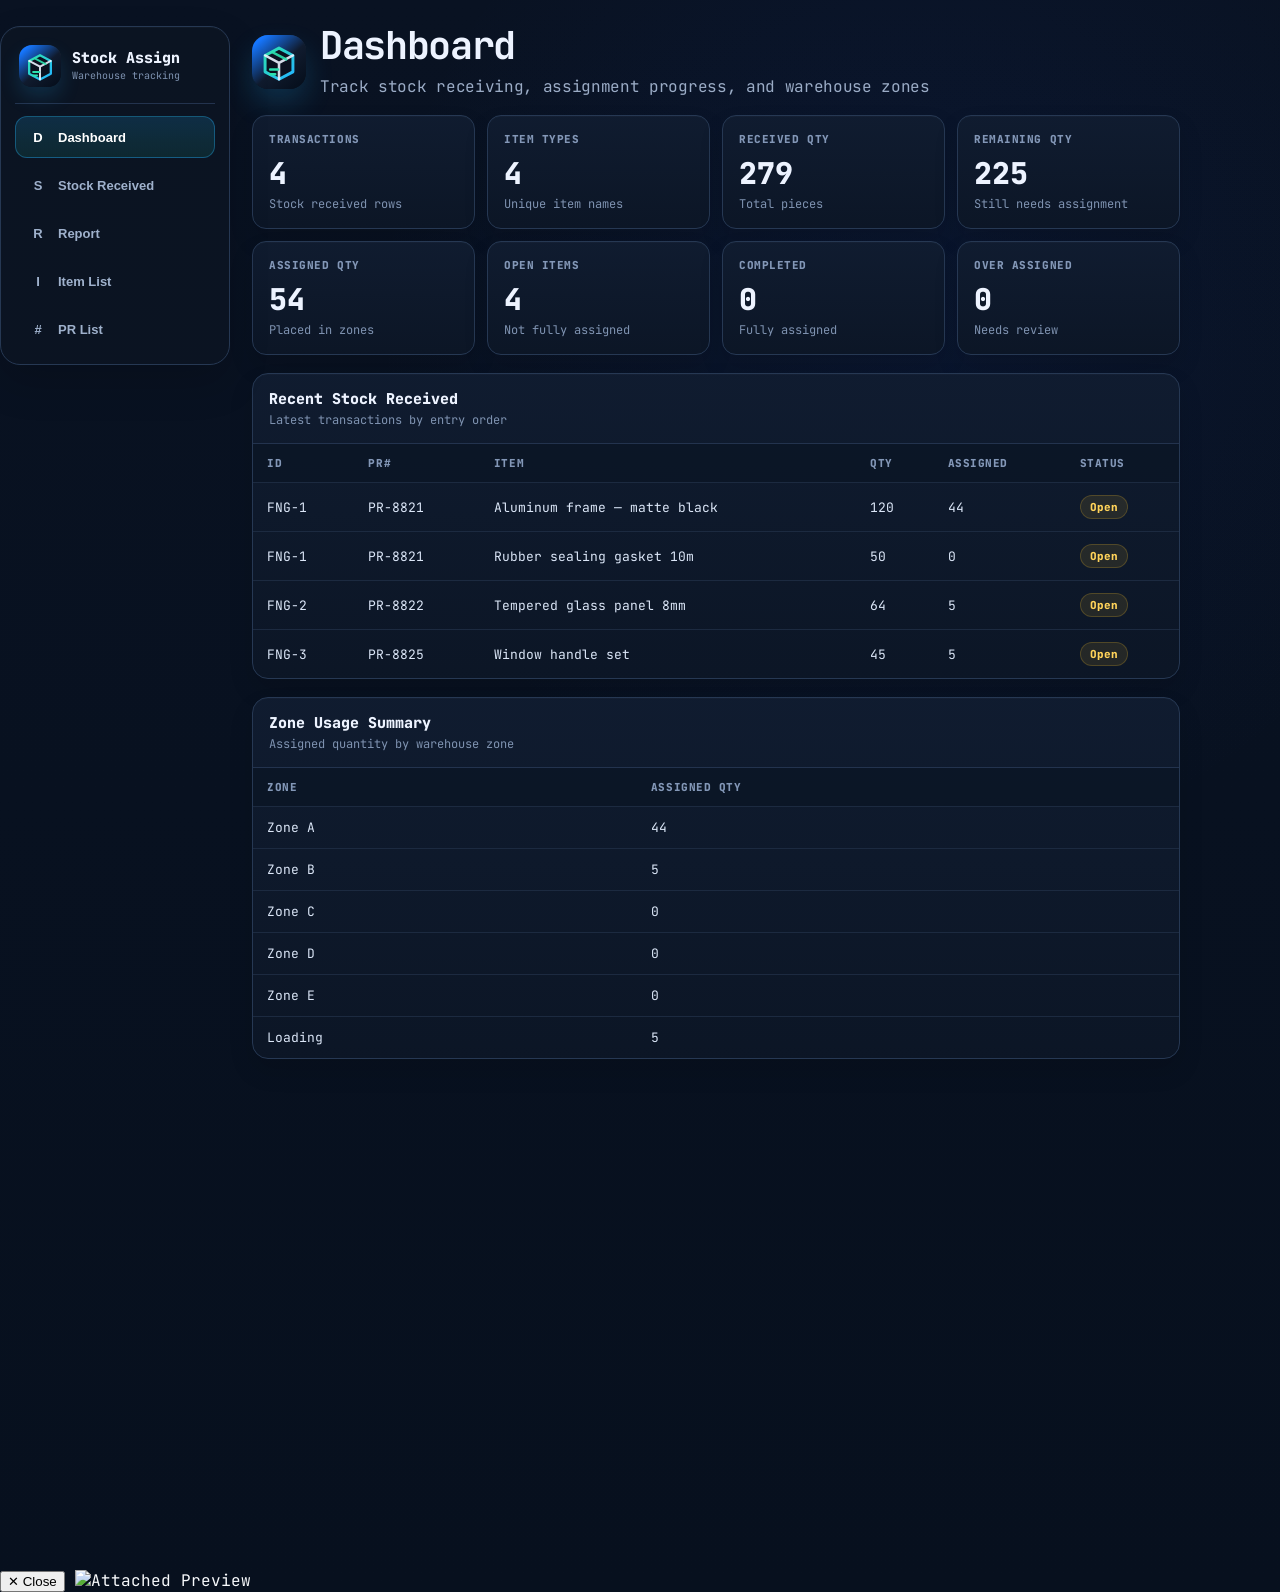
==== commit 56e07c64: "Add navigation dashboard and mobile layout fixes" ====
--- a/index.html
+++ b/index.html
@@ -138,18 +138,26 @@
         .assignment-header,
         .assignment-row {
             display: grid;
-            grid-template-columns: minmax(0, 1fr) 72px 42px 72px;
-            gap: 6px;
+            grid-template-columns: minmax(150px, 1fr) minmax(86px, 110px) 64px 84px;
+            column-gap: 10px;
             align-items: center;
             width: 100%;
         }
 
+        .assignment-header {
+            padding: 0 10px;
+        }
+        .assignment-header span:nth-child(2),
+        .assignment-header span:nth-child(3) {
+            text-align: center;
+        }
+
         .assignment-row {
             padding: 10px 10px;
         }
 
         .remove-btn {
-            width: 72px;
+            width: 84px;
             max-width: 100%;
             padding: 6px 4px;
             font-size: 11px;
@@ -160,6 +168,16 @@
         .custom-dropdown-menu {
             transform-origin: top;
             transition: opacity 0.2s cubic-bezier(0.16, 1, 0.3, 1), transform 0.2s cubic-bezier(0.16, 1, 0.3, 1);
+        }
+        .stock-card.dropdown-open,
+        .stock-card.expanded-card.dropdown-open {
+            overflow: visible;
+            position: relative;
+            z-index: 30;
+        }
+        .stock-card.dropdown-open .accordion-wrapper,
+        .stock-card.dropdown-open .accordion-inner {
+            overflow: visible;
         }
 
 
@@ -178,6 +196,11 @@
         }
 
         html { background: var(--page-bg); }
+        html,
+        body {
+            max-width: 100%;
+            overflow-x: hidden;
+        }
         body {
             margin: 0;
             background:
@@ -192,6 +215,250 @@
             display: flex;
             flex-direction: column;
             gap: 22px;
+        }
+        .app-layout {
+            display: grid;
+            grid-template-columns: 230px minmax(0, 1fr);
+            gap: 22px;
+            align-items: start;
+            min-width: 0;
+        }
+        .sidebar {
+            position: sticky;
+            top: 22px;
+            border: 1px solid #263853;
+            border-radius: 20px;
+            background: rgba(12, 20, 34, .86);
+            box-shadow: inset 0 1px rgba(255,255,255,.025), 0 18px 40px rgba(0,0,0,.16);
+            padding: 14px;
+        }
+        .sidebar-brand {
+            display: flex;
+            align-items: center;
+            gap: 11px;
+            padding: 4px 4px 16px;
+            border-bottom: 1px solid #23334e;
+            margin-bottom: 12px;
+        }
+        .sidebar-logo {
+            width: 42px;
+            height: 42px;
+            border-radius: 13px;
+            box-shadow: 0 10px 20px rgba(36, 183, 255, .16), inset 0 1px rgba(255,255,255,.1);
+        }
+        .sidebar-title {
+            color: var(--text);
+            font-size: 15px;
+            font-weight: 800;
+            line-height: 1.1;
+        }
+        .sidebar-subtitle {
+            color: #7f93b1;
+            font-size: 10px;
+            margin-top: 3px;
+        }
+        .nav-list {
+            display: flex;
+            flex-direction: column;
+            gap: 6px;
+        }
+        .nav-btn {
+            width: 100%;
+            min-height: 42px;
+            border: 1px solid transparent;
+            border-radius: 12px;
+            color: #9fb1cc;
+            background: transparent;
+            display: flex;
+            align-items: center;
+            gap: 10px;
+            padding: 0 12px;
+            font-size: 13px;
+            font-weight: 700;
+            text-align: left;
+            transition: background .2s ease, border-color .2s ease, color .2s ease;
+        }
+        .nav-btn:hover {
+            background: rgba(36, 183, 255, .07);
+            color: #edf3ff;
+        }
+        .nav-btn.active {
+            background: linear-gradient(180deg, rgba(36,183,255,.16), rgba(45,225,174,.1));
+            border-color: rgba(36,183,255,.34);
+            color: #ffffff;
+        }
+        .nav-icon {
+            width: 20px;
+            color: currentColor;
+            text-align: center;
+            flex: 0 0 20px;
+        }
+        .main-panel {
+            min-width: 0;
+            width: 100%;
+            display: flex;
+            flex-direction: column;
+            gap: 22px;
+        }
+        .topbar-nav {
+            display: none;
+            gap: 8px;
+            overflow-x: auto;
+            max-width: 100%;
+            padding: 8px;
+            border: 1px solid #263853;
+            border-radius: 16px;
+            background: rgba(12, 20, 34, .86);
+            scrollbar-width: none;
+            -webkit-overflow-scrolling: touch;
+        }
+        .topbar-nav::-webkit-scrollbar { display: none; }
+        .topbar-nav .nav-btn {
+            width: auto;
+            flex: 0 0 auto;
+            white-space: nowrap;
+        }
+        .view-surface {
+            display: flex;
+            flex-direction: column;
+            gap: 18px;
+            min-width: 0;
+            max-width: 100%;
+        }
+        .view-section.hidden {
+            display: none;
+        }
+        .stat-grid {
+            display: grid;
+            grid-template-columns: repeat(4, minmax(0, 1fr));
+            gap: 12px;
+        }
+        .stat-card,
+        .data-panel {
+            min-width: 0;
+            max-width: 100%;
+            border: 1px solid #263853;
+            background: linear-gradient(180deg, rgba(16,28,48,.96), rgba(12,22,38,.96));
+            box-shadow: 0 12px 24px rgba(0,0,0,.12), inset 0 1px rgba(255,255,255,.018);
+        }
+        .stat-card {
+            border-radius: 14px;
+            padding: 16px;
+            min-height: 106px;
+        }
+        .stat-label {
+            color: #8397b7;
+            font-size: 11px;
+            font-weight: 800;
+            text-transform: uppercase;
+            letter-spacing: .05em;
+        }
+        .stat-value {
+            color: #edf3ff;
+            font-size: 30px;
+            font-weight: 800;
+            line-height: 1;
+            margin-top: 12px;
+        }
+        .stat-note {
+            color: #7f93b1;
+            font-size: 12px;
+            margin-top: 8px;
+        }
+        .data-panel {
+            border-radius: 16px;
+            overflow: hidden;
+        }
+        .panel-header {
+            display: flex;
+            justify-content: space-between;
+            align-items: center;
+            gap: 12px;
+            padding: 15px 16px;
+            border-bottom: 1px solid #23334e;
+        }
+        .panel-header > * {
+            min-width: 0;
+        }
+        .panel-title {
+            color: #edf3ff;
+            font-size: 15px;
+            font-weight: 800;
+        }
+        .panel-subtitle {
+            color: #7f93b1;
+            font-size: 12px;
+            margin-top: 3px;
+        }
+        .data-table {
+            width: 100%;
+            border-collapse: collapse;
+            font-size: 13px;
+        }
+        .data-table th,
+        .data-table td {
+            padding: 12px 14px;
+            border-bottom: 1px solid #1c2a40;
+            text-align: left;
+            vertical-align: middle;
+        }
+        .data-table th {
+            color: #8397b7;
+            font-size: 11px;
+            font-weight: 800;
+            text-transform: uppercase;
+            letter-spacing: .05em;
+            background: rgba(7, 16, 30, .44);
+        }
+        .data-table td {
+            color: #dce7f8;
+        }
+        .data-table tr:last-child td { border-bottom: 0; }
+        .data-table-wrap {
+            overflow-x: auto;
+            max-width: 100%;
+            -webkit-overflow-scrolling: touch;
+        }
+        .status-pill {
+            display: inline-flex;
+            align-items: center;
+            min-height: 24px;
+            padding: 0 9px;
+            border-radius: 999px;
+            font-size: 11px;
+            font-weight: 800;
+            border: 1px solid transparent;
+            white-space: nowrap;
+        }
+        .status-open {
+            color: #ffd35a;
+            background: rgba(255, 198, 42, .1);
+            border-color: rgba(255, 198, 42, .2);
+        }
+        .status-complete {
+            color: #6ff4c8;
+            background: rgba(45, 225, 174, .1);
+            border-color: rgba(45, 225, 174, .2);
+        }
+        .status-over {
+            color: #ff8f9c;
+            background: rgba(239, 68, 68, .1);
+            border-color: rgba(239, 68, 68, .22);
+        }
+        .report-filters {
+            display: grid;
+            grid-template-columns: repeat(4, minmax(0, 1fr));
+            gap: 10px;
+        }
+        .filter-control {
+            width: 100%;
+            height: 44px;
+            border-radius: 12px;
+            border: 1px solid #2b405f;
+            background: #0b1423;
+            color: var(--text);
+            padding: 0 12px;
+            outline: none;
         }
 
         .page-header {
@@ -530,6 +797,11 @@
         /* Laptop / medium screen tuning */
         @media (max-width: 1000px) and (min-width: 641px) {
             .app-shell { width: min(940px, calc(100% - 34px)); }
+            .app-layout { grid-template-columns: 190px minmax(0, 1fr); gap: 16px; }
+            .sidebar-title { font-size: 13px; }
+            .nav-btn { font-size: 12px; padding: 0 10px; }
+            .stat-grid { grid-template-columns: repeat(2, minmax(0, 1fr)); }
+            .report-filters { grid-template-columns: repeat(2, minmax(0, 1fr)); }
             .stock-header { grid-template-columns: 200px 145px minmax(220px, 1fr) 210px; }
             .stock-row { grid-template-columns: 200px 145px minmax(220px, 1fr) 210px 22px; min-height: 104px; padding-top: 11px; padding-bottom: 11px; }
             .transaction-id { font-size: 19px; }
@@ -544,9 +816,36 @@
             }
             .app-shell {
                 width: calc(100% - 24px);
+                max-width: calc(100% - 24px);
                 padding-top: max(16px, env(safe-area-inset-top));
                 gap: 14px;
             }
+            .app-layout {
+                display: flex;
+                flex-direction: column;
+                gap: 14px;
+            }
+            .sidebar { display: none; }
+            .main-panel { gap: 14px; }
+            .topbar-nav {
+                display: flex;
+                width: 100%;
+            }
+            .topbar-nav .nav-btn {
+                min-height: 38px;
+                padding: 0 10px;
+                font-size: 12px;
+            }
+            .view-surface { gap: 14px; }
+            .stat-grid { grid-template-columns: repeat(2, minmax(0, 1fr)); gap: 9px; }
+            .stat-card { min-height: 94px; padding: 13px; }
+            .stat-value { font-size: 24px; margin-top: 10px; }
+            .stat-note { font-size: 10px; }
+            .panel-header { align-items: flex-start; flex-direction: column; padding: 13px; }
+            .data-table { font-size: 12px; min-width: 640px; }
+            .data-table th,
+            .data-table td { padding: 10px 12px; }
+            .report-filters { grid-template-columns: 1fr; gap: 8px; }
             .page-header { align-items: center; gap: 12px; }
             .brand-lockup { gap: 10px; }
             .app-logo { width: 44px; height: 44px; border-radius: 14px; }
@@ -556,6 +855,8 @@
                 gap: 7px;
                 padding: 8px;
                 border-radius: 15px;
+                max-width: 100%;
+                overflow: hidden;
             }
             .action-toolbar .search-input {
                 height: 44px;
@@ -571,12 +872,15 @@
             }
             .toolbar-new-btn {
                 min-height: 44px;
-                padding: 0 11px;
+                width: 44px;
+                padding: 0;
+                justify-content: center;
                 border-radius: 11px;
                 font-size: 12px;
                 gap: 4px;
                 white-space: nowrap;
             }
+            .toolbar-new-btn .new-fng-label { display: none; }
             .toolbar-new-btn .plus-sign { font-size: 18px; }
             .toolbar-export-btn {
                 min-height: 44px;
@@ -647,11 +951,12 @@
             /* Keep existing expanded controls mobile friendly */
             .assignment-header,
             .assignment-row {
-                grid-template-columns: minmax(0, 1fr) 48px 38px 62px;
-                gap: 5px;
-            }
+                grid-template-columns: minmax(0, 1fr) 62px 46px 66px;
+                column-gap: 6px;
+            }
+            .assignment-header { padding: 0 7px; }
             .assignment-row { padding: 9px 7px; }
-            .remove-btn { width: 62px; font-size: 10px; padding: 6px 2px; }
+            .remove-btn { width: 66px; font-size: 10px; padding: 6px 2px; }
             .list-footer { display: block; text-align: center; font-size: 10px; padding-bottom: max(8px, env(safe-area-inset-bottom)); }
             .fast-entry-note { display: none; }
         }
@@ -669,6 +974,21 @@
 </head>
 <body class="min-h-screen antialiased selection:bg-blue-500 selection:text-white pb-12" onclick="closeAllCustomDropdowns(event)">
     <div class="app-shell mx-auto">
+        <div class="app-layout">
+            <aside class="sidebar">
+                <div class="sidebar-brand">
+                    <img src="logo.svg" alt="Stock Received logo" class="sidebar-logo">
+                    <div>
+                        <div class="sidebar-title">Stock Assign</div>
+                        <div class="sidebar-subtitle">Warehouse tracking</div>
+                    </div>
+                </div>
+                <nav id="sidebar-nav" class="nav-list" aria-label="Primary navigation"></nav>
+            </aside>
+
+            <main class="main-panel">
+                <nav id="topbar-nav" class="topbar-nav" aria-label="Mobile navigation"></nav>
+                <section id="view-stock" class="view-section view-surface active">
         
         <!-- Page Heading -->
         <div class="page-header">
@@ -716,6 +1036,13 @@
             <span class="fast-entry-note">Fast Entry Enabled · Tap ✓ or press Enter to save</span>
         </div>
 
+                </section>
+                <section id="view-dashboard" class="view-section view-surface hidden"></section>
+                <section id="view-report" class="view-section view-surface hidden"></section>
+                <section id="view-items" class="view-section view-surface hidden"></section>
+                <section id="view-prs" class="view-section view-surface hidden"></section>
+            </main>
+        </div>
     </div>
 
     <!-- Modal for New Transaction -->
@@ -847,7 +1174,16 @@
         let pendingAction = null;
         let modalRows = [];
         let searchQuery = '';
-        const validZones = ['A', 'B', 'C', 'D', 'Loading'];
+        const validZones = ['A', 'B', 'C', 'D', 'E', 'Loading'];
+        let currentView = 'dashboard';
+        let reportFilters = { pr: '', zone: '', status: '' };
+        const navItems = [
+            { id: 'dashboard', label: 'Dashboard', icon: 'D' },
+            { id: 'stock', label: 'Stock Received', icon: 'S' },
+            { id: 'report', label: 'Report', icon: 'R' },
+            { id: 'items', label: 'Item List', icon: 'I' },
+            { id: 'prs', label: 'PR List', icon: '#' }
+        ];
 
         function cloneDefaultInventory() {
             return JSON.parse(JSON.stringify(defaultInventory));
@@ -897,6 +1233,120 @@
             }
         }
 
+        function escapeHtml(value) {
+            const text = value === undefined || value === null ? '' : String(value);
+            return text
+                .replace(/&/g, '&amp;')
+                .replace(/</g, '&lt;')
+                .replace(/>/g, '&gt;')
+                .replace(/"/g, '&quot;')
+                .replace(/'/g, '&#039;');
+        }
+
+        function getItemStatus(item) {
+            const remainingQty = item.qty - totalAbbr(item);
+            if (remainingQty === 0) return 'Complete';
+            if (remainingQty < 0) return 'Over-assigned';
+            return 'Open';
+        }
+
+        function getStatusClass(status) {
+            if (status === 'Complete') return 'status-complete';
+            if (status === 'Over-assigned') return 'status-over';
+            return 'status-open';
+        }
+
+        function getInventoryTotals(items = inventory) {
+            const totalQty = items.reduce((sum, item) => sum + Number.parseInt(item.qty || 0, 10), 0);
+            const assignedQty = items.reduce((sum, item) => sum + totalAbbr(item), 0);
+            const remainingQty = totalQty - assignedQty;
+            const uniqueItems = new Set(items.map(item => item.item.toLowerCase().trim()).filter(Boolean)).size;
+            const uniquePrs = new Set(items.map(item => item.pr).filter(Boolean)).size;
+            const openItems = items.filter(item => getItemStatus(item) === 'Open').length;
+            const completeItems = items.filter(item => getItemStatus(item) === 'Complete').length;
+            const overItems = items.filter(item => getItemStatus(item) === 'Over-assigned').length;
+
+            return { totalQty, assignedQty, remainingQty, uniqueItems, uniquePrs, openItems, completeItems, overItems };
+        }
+
+        function getZoneSummary() {
+            const summary = validZones.reduce((acc, zone) => {
+                acc[zone] = 0;
+                return acc;
+            }, {});
+
+            inventory.forEach(item => {
+                item.locations.forEach(loc => {
+                    const zone = loc.zone || 'Unassigned';
+                    summary[zone] = (summary[zone] || 0) + (Number.parseInt(loc.qty || 0, 10) || 0);
+                });
+            });
+
+            return Object.entries(summary).map(([zone, qty]) => ({ zone, qty }));
+        }
+
+        function getItemRows() {
+            const grouped = new Map();
+            inventory.forEach(item => {
+                const key = item.item.toLowerCase().trim();
+                if (!grouped.has(key)) {
+                    grouped.set(key, {
+                        item: item.item,
+                        qty: 0,
+                        assigned: 0,
+                        prs: new Set(),
+                        fngs: new Set()
+                    });
+                }
+                const row = grouped.get(key);
+                row.qty += Number.parseInt(item.qty || 0, 10) || 0;
+                row.assigned += totalAbbr(item);
+                if (item.pr) row.prs.add(item.pr);
+                if (item.id) row.fngs.add(item.id);
+            });
+
+            return Array.from(grouped.values()).map(row => ({
+                item: row.item,
+                qty: row.qty,
+                assigned: row.assigned,
+                remaining: row.qty - row.assigned,
+                prs: Array.from(row.prs).join(', '),
+                fngs: Array.from(row.fngs).join(', '),
+                status: row.qty - row.assigned === 0 ? 'Complete' : row.qty - row.assigned < 0 ? 'Over-assigned' : 'Open'
+            }));
+        }
+
+        function getPrRows() {
+            const grouped = new Map();
+            inventory.forEach(item => {
+                const key = item.pr || 'No PR';
+                if (!grouped.has(key)) {
+                    grouped.set(key, {
+                        pr: key,
+                        items: 0,
+                        qty: 0,
+                        assigned: 0,
+                        createdAt: item.createdAt || ''
+                    });
+                }
+                const row = grouped.get(key);
+                row.items += 1;
+                row.qty += Number.parseInt(item.qty || 0, 10) || 0;
+                row.assigned += totalAbbr(item);
+                if (item.createdAt && item.createdAt < row.createdAt) row.createdAt = item.createdAt;
+            });
+
+            return Array.from(grouped.values()).map(row => ({
+                ...row,
+                remaining: row.qty - row.assigned,
+                status: row.qty - row.assigned === 0 ? 'Complete' : row.qty - row.assigned < 0 ? 'Over-assigned' : 'Open'
+            }));
+        }
+
+        function statusPill(status) {
+            return `<span class="status-pill ${getStatusClass(status)}">${escapeHtml(status)}</span>`;
+        }
+
         // Ripple Effect Click Transition
         function createRipple(event) {
             const button = event.currentTarget;
@@ -930,6 +1380,301 @@
         function handleSearch(query) {
             searchQuery = query.toLowerCase().trim();
             renderInventory();
+        }
+
+        function renderPageHeader(title, subtitle) {
+            return `
+                <div class="page-header">
+                    <div class="brand-lockup">
+                        <img src="logo.svg" alt="Stock Received logo" class="app-logo">
+                        <div class="page-heading">
+                            <h1>${escapeHtml(title)}</h1>
+                            <p>${escapeHtml(subtitle)}</p>
+                        </div>
+                    </div>
+                </div>
+            `;
+        }
+
+        function renderNav() {
+            const navHtml = navItems.map(item => `
+                <button type="button" onclick="createRipple(event); switchView('${item.id}')" class="ripple-btn nav-btn ${currentView === item.id ? 'active' : ''}">
+                    <span class="nav-icon">${escapeHtml(item.icon)}</span>
+                    <span>${escapeHtml(item.label)}</span>
+                </button>
+            `).join('');
+
+            const sidebarNav = document.getElementById('sidebar-nav');
+            const topbarNav = document.getElementById('topbar-nav');
+            if (sidebarNav) sidebarNav.innerHTML = navHtml;
+            if (topbarNav) topbarNav.innerHTML = navHtml;
+        }
+
+        function switchView(viewId) {
+            currentView = viewId;
+            document.querySelectorAll('.view-section').forEach(section => {
+                section.classList.toggle('hidden', section.id !== `view-${viewId}`);
+                section.classList.toggle('active', section.id === `view-${viewId}`);
+            });
+            renderNav();
+            renderSecondaryViews();
+            if (viewId === 'stock') renderInventory();
+        }
+
+        function statCard(label, value, note = '') {
+            return `
+                <div class="stat-card">
+                    <div class="stat-label">${escapeHtml(label)}</div>
+                    <div class="stat-value">${escapeHtml(value)}</div>
+                    ${note ? `<div class="stat-note">${escapeHtml(note)}</div>` : ''}
+                </div>
+            `;
+        }
+
+        function renderDashboard() {
+            const container = document.getElementById('view-dashboard');
+            if (!container) return;
+
+            const totals = getInventoryTotals();
+            const recentRows = inventory.slice(0, 5).map(item => {
+                const status = getItemStatus(item);
+                return `
+                    <tr>
+                        <td>${escapeHtml(item.id)}</td>
+                        <td>${escapeHtml(item.pr || '-')}</td>
+                        <td>${escapeHtml(item.item)}</td>
+                        <td>${escapeHtml(item.qty)}</td>
+                        <td>${escapeHtml(totalAbbr(item))}</td>
+                        <td>${statusPill(status)}</td>
+                    </tr>
+                `;
+            }).join('');
+
+            const zoneRows = getZoneSummary().map(row => `
+                <tr>
+                    <td>${escapeHtml(row.zone === 'Loading' ? 'Loading' : `Zone ${row.zone}`)}</td>
+                    <td>${escapeHtml(row.qty)}</td>
+                </tr>
+            `).join('');
+
+            container.innerHTML = `
+                ${renderPageHeader('Dashboard', 'Track stock receiving, assignment progress, and warehouse zones')}
+                <div class="stat-grid">
+                    ${statCard('Transactions', inventory.length, 'Stock received rows')}
+                    ${statCard('Item Types', totals.uniqueItems, 'Unique item names')}
+                    ${statCard('Received Qty', totals.totalQty, 'Total pieces')}
+                    ${statCard('Remaining Qty', totals.remainingQty, 'Still needs assignment')}
+                    ${statCard('Assigned Qty', totals.assignedQty, 'Placed in zones')}
+                    ${statCard('Open Items', totals.openItems, 'Not fully assigned')}
+                    ${statCard('Completed', totals.completeItems, 'Fully assigned')}
+                    ${statCard('Over Assigned', totals.overItems, 'Needs review')}
+                </div>
+                <div class="data-panel">
+                    <div class="panel-header">
+                        <div>
+                            <div class="panel-title">Recent Stock Received</div>
+                            <div class="panel-subtitle">Latest transactions by entry order</div>
+                        </div>
+                    </div>
+                    <div class="data-table-wrap">
+                        <table class="data-table">
+                            <thead><tr><th>ID</th><th>PR#</th><th>Item</th><th>Qty</th><th>Assigned</th><th>Status</th></tr></thead>
+                            <tbody>${recentRows || '<tr><td colspan="6">No stock received yet.</td></tr>'}</tbody>
+                        </table>
+                    </div>
+                </div>
+                <div class="data-panel">
+                    <div class="panel-header">
+                        <div>
+                            <div class="panel-title">Zone Usage Summary</div>
+                            <div class="panel-subtitle">Assigned quantity by warehouse zone</div>
+                        </div>
+                    </div>
+                    <div class="data-table-wrap">
+                        <table class="data-table">
+                            <thead><tr><th>Zone</th><th>Assigned Qty</th></tr></thead>
+                            <tbody>${zoneRows}</tbody>
+                        </table>
+                    </div>
+                </div>
+            `;
+        }
+
+        function getReportRows() {
+            return inventory.filter(item => {
+                const status = getItemStatus(item);
+                const zoneMatch = !reportFilters.zone || item.locations.some(loc => loc.zone === reportFilters.zone);
+                const prMatch = !reportFilters.pr || (item.pr || '') === reportFilters.pr;
+                const statusMatch = !reportFilters.status || status === reportFilters.status;
+                return zoneMatch && prMatch && statusMatch;
+            });
+        }
+
+        function updateReportFilter(field, value) {
+            reportFilters[field] = value;
+            renderReport();
+        }
+
+        function exportReportView() {
+            const rows = getReportRows().map((item, originalIndex) => ({ item, originalIndex }));
+            if (rows.length === 0) {
+                showAlertModal('There are no report rows to export.', 'No Report Data');
+                return;
+            }
+            showConfirmDialog(
+                'Export Report',
+                `Export ${rows.length} report row${rows.length === 1 ? '' : 's'} as a CSV file?`,
+                () => downloadReportCsv(rows),
+                { confirmText: 'Export', variant: 'primary' }
+            );
+        }
+
+        function renderReport() {
+            const container = document.getElementById('view-report');
+            if (!container) return;
+
+            const prOptions = Array.from(new Set(inventory.map(item => item.pr).filter(Boolean))).sort();
+            const rows = getReportRows();
+            const totals = getInventoryTotals(rows);
+            const rowHtml = rows.map(item => {
+                const status = getItemStatus(item);
+                return `
+                    <tr>
+                        <td>${escapeHtml(item.id)}</td>
+                        <td>${escapeHtml(item.pr || '-')}</td>
+                        <td>${escapeHtml(item.createdAt)}</td>
+                        <td>${escapeHtml(item.item)}</td>
+                        <td>${escapeHtml(item.qty)}</td>
+                        <td>${escapeHtml(totalAbbr(item))}</td>
+                        <td>${escapeHtml(item.qty - totalAbbr(item))}</td>
+                        <td>${statusPill(status)}</td>
+                    </tr>
+                `;
+            }).join('');
+
+            container.innerHTML = `
+                ${renderPageHeader('Report', 'Filter stock receiving records and export CSV reports')}
+                <div class="data-panel">
+                    <div class="panel-header">
+                        <div>
+                            <div class="panel-title">Report Filters</div>
+                            <div class="panel-subtitle">${rows.length} matching transaction${rows.length === 1 ? '' : 's'}</div>
+                        </div>
+                        <button onclick="createRipple(event); exportReportView()" class="ripple-btn toolbar-export-btn" aria-label="Export filtered report">
+                            <svg viewBox="0 0 24 24" aria-hidden="true"><path d="M12 3v12"></path><path d="m7 10 5 5 5-5"></path><path d="M5 21h14"></path></svg>
+                            <span>Export Report</span>
+                        </button>
+                    </div>
+                    <div class="p-4 report-filters">
+                        <select class="filter-control" onchange="updateReportFilter('pr', this.value)">
+                            <option value="">All PR#</option>
+                            ${prOptions.map(pr => `<option value="${escapeHtml(pr)}" ${reportFilters.pr === pr ? 'selected' : ''}>${escapeHtml(pr)}</option>`).join('')}
+                        </select>
+                        <select class="filter-control" onchange="updateReportFilter('zone', this.value)">
+                            <option value="">All Zones</option>
+                            ${validZones.map(zone => `<option value="${escapeHtml(zone)}" ${reportFilters.zone === zone ? 'selected' : ''}>${escapeHtml(zone === 'Loading' ? 'Loading' : `Zone ${zone}`)}</option>`).join('')}
+                        </select>
+                        <select class="filter-control" onchange="updateReportFilter('status', this.value)">
+                            <option value="">All Status</option>
+                            ${['Open', 'Complete', 'Over-assigned'].map(status => `<option value="${escapeHtml(status)}" ${reportFilters.status === status ? 'selected' : ''}>${escapeHtml(status)}</option>`).join('')}
+                        </select>
+                        <button onclick="createRipple(event); reportFilters = { pr: '', zone: '', status: '' }; renderReport()" class="ripple-btn filter-control">Reset Filters</button>
+                    </div>
+                </div>
+                <div class="stat-grid">
+                    ${statCard('Rows', rows.length, 'Filtered records')}
+                    ${statCard('Received Qty', totals.totalQty)}
+                    ${statCard('Assigned Qty', totals.assignedQty)}
+                    ${statCard('Remaining Qty', totals.remainingQty)}
+                </div>
+                <div class="data-panel">
+                    <div class="data-table-wrap">
+                        <table class="data-table">
+                            <thead><tr><th>ID</th><th>PR#</th><th>Date</th><th>Item</th><th>Qty</th><th>Assigned</th><th>Remain</th><th>Status</th></tr></thead>
+                            <tbody>${rowHtml || '<tr><td colspan="8">No report data for these filters.</td></tr>'}</tbody>
+                        </table>
+                    </div>
+                </div>
+            `;
+        }
+
+        function renderItemList() {
+            const container = document.getElementById('view-items');
+            if (!container) return;
+
+            const rows = getItemRows();
+            const rowHtml = rows.map(row => `
+                <tr>
+                    <td>${escapeHtml(row.item)}</td>
+                    <td>${escapeHtml(row.qty)}</td>
+                    <td>${escapeHtml(row.assigned)}</td>
+                    <td>${escapeHtml(row.remaining)}</td>
+                    <td>${escapeHtml(row.prs || '-')}</td>
+                    <td>${escapeHtml(row.fngs || '-')}</td>
+                    <td>${statusPill(row.status)}</td>
+                </tr>
+            `).join('');
+
+            container.innerHTML = `
+                ${renderPageHeader('Item List', 'Track each item across received, assigned, and remaining quantities')}
+                <div class="data-panel">
+                    <div class="panel-header">
+                        <div>
+                            <div class="panel-title">Items</div>
+                            <div class="panel-subtitle">${rows.length} unique item${rows.length === 1 ? '' : 's'}</div>
+                        </div>
+                    </div>
+                    <div class="data-table-wrap">
+                        <table class="data-table">
+                            <thead><tr><th>Item</th><th>Received</th><th>Assigned</th><th>Remaining</th><th>PR#</th><th>FNG</th><th>Status</th></tr></thead>
+                            <tbody>${rowHtml || '<tr><td colspan="7">No items yet.</td></tr>'}</tbody>
+                        </table>
+                    </div>
+                </div>
+            `;
+        }
+
+        function renderPrList() {
+            const container = document.getElementById('view-prs');
+            if (!container) return;
+
+            const rows = getPrRows();
+            const rowHtml = rows.map(row => `
+                <tr>
+                    <td>${escapeHtml(row.pr)}</td>
+                    <td>${escapeHtml(row.items)}</td>
+                    <td>${escapeHtml(row.qty)}</td>
+                    <td>${escapeHtml(row.assigned)}</td>
+                    <td>${escapeHtml(row.remaining)}</td>
+                    <td>${escapeHtml(row.createdAt)}</td>
+                    <td>${statusPill(row.status)}</td>
+                </tr>
+            `).join('');
+
+            container.innerHTML = `
+                ${renderPageHeader('PR List', 'Group received stock by purchase request number')}
+                <div class="data-panel">
+                    <div class="panel-header">
+                        <div>
+                            <div class="panel-title">Purchase Requests</div>
+                            <div class="panel-subtitle">${rows.length} PR record${rows.length === 1 ? '' : 's'}</div>
+                        </div>
+                    </div>
+                    <div class="data-table-wrap">
+                        <table class="data-table">
+                            <thead><tr><th>PR#</th><th>Items</th><th>Received</th><th>Assigned</th><th>Remaining</th><th>First Date</th><th>Status</th></tr></thead>
+                            <tbody>${rowHtml || '<tr><td colspan="7">No PR records yet.</td></tr>'}</tbody>
+                        </table>
+                    </div>
+                </div>
+            `;
+        }
+
+        function renderSecondaryViews() {
+            renderDashboard();
+            renderReport();
+            renderItemList();
+            renderPrList();
         }
 
         function getFilteredInventory() {
@@ -1113,6 +1858,7 @@
             event.stopPropagation();
             const menu = document.getElementById(`custom-dropdown-menu-${index}`);
             const arrow = document.getElementById(`custom-dropdown-arrow-${index}`);
+            const card = document.getElementById(`card-${index}`);
             
             // Close all other dropdowns first
             document.querySelectorAll('[id^="custom-dropdown-menu-"]').forEach(m => {
@@ -1125,15 +1871,22 @@
                     a.classList.remove('rotate-180', 'text-blue-400');
                 }
             });
+            document.querySelectorAll('.stock-card.dropdown-open').forEach(openCard => {
+                if (openCard.id !== `card-${index}`) {
+                    openCard.classList.remove('dropdown-open');
+                }
+            });
 
             const isHidden = menu.classList.contains('hidden');
             if (isHidden) {
+                card?.classList.add('dropdown-open');
                 menu.classList.remove('hidden');
                 requestAnimationFrame(() => {
                     menu.classList.remove('opacity-0', 'scale-95');
                     arrow.classList.add('rotate-180', 'text-blue-400');
                 });
             } else {
+                card?.classList.remove('dropdown-open');
                 menu.classList.add('opacity-0', 'scale-95');
                 arrow.classList.remove('rotate-180', 'text-blue-400');
                 setTimeout(() => {
@@ -1153,12 +1906,16 @@
 
             const menu = document.getElementById(`custom-dropdown-menu-${index}`);
             const arrow = document.getElementById(`custom-dropdown-arrow-${index}`);
+            const card = document.getElementById(`card-${index}`);
             if (menu) {
                 menu.classList.add('opacity-0', 'scale-95');
                 setTimeout(() => menu.classList.add('hidden'), 200);
             }
             if (arrow) {
                 arrow.classList.remove('rotate-180', 'text-blue-400');
+            }
+            if (card) {
+                card.classList.remove('dropdown-open');
             }
 
             // Highlight selected option in list
@@ -1179,6 +1936,9 @@
             });
             document.querySelectorAll('[id^="custom-dropdown-arrow-"]').forEach(arrow => {
                 arrow.classList.remove('rotate-180', 'text-blue-400');
+            });
+            document.querySelectorAll('.stock-card.dropdown-open').forEach(card => {
+                card.classList.remove('dropdown-open');
             });
         }
 
@@ -1446,6 +2206,7 @@
             item.tempQty = '';
 
             saveInventory();
+            renderSecondaryViews();
             renderInventory();
         }
 
@@ -1463,6 +2224,7 @@
                 () => {
                     inventory[itemIdx].locations.splice(locIdx, 1);
                     saveInventory();
+                    renderSecondaryViews();
                     renderInventory();
                 }
             );
@@ -1475,6 +2237,7 @@
                 () => {
                     inventory.splice(index, 1);
                     saveInventory();
+                    renderSecondaryViews();
                     renderInventory();
                 }
             );
@@ -1487,6 +2250,7 @@
                 () => {
                     inventory[itemIdx].attachedPhotos.splice(photoIdx, 1);
                     saveInventory();
+                    renderSecondaryViews();
                     renderInventory();
                 }
             );
@@ -1499,6 +2263,7 @@
                 () => {
                     inventory[index].attachedPhotos = [];
                     saveInventory();
+                    renderSecondaryViews();
                     renderInventory();
                 }
             );
@@ -1519,6 +2284,7 @@
                         loadedCount++;
                         if (loadedCount === files.length) {
                             saveInventory();
+                            renderSecondaryViews();
                             renderInventory();
                         }
                     };
@@ -1640,6 +2406,7 @@
             }
 
             saveInventory();
+            renderSecondaryViews();
             closeNewModal();
             renderInventory();
 
@@ -1651,7 +2418,10 @@
             }, 150);
         }
 
+        renderNav();
+        renderSecondaryViews();
         renderInventory();
+        switchView(currentView);
     </script>
 </body>
 </html>
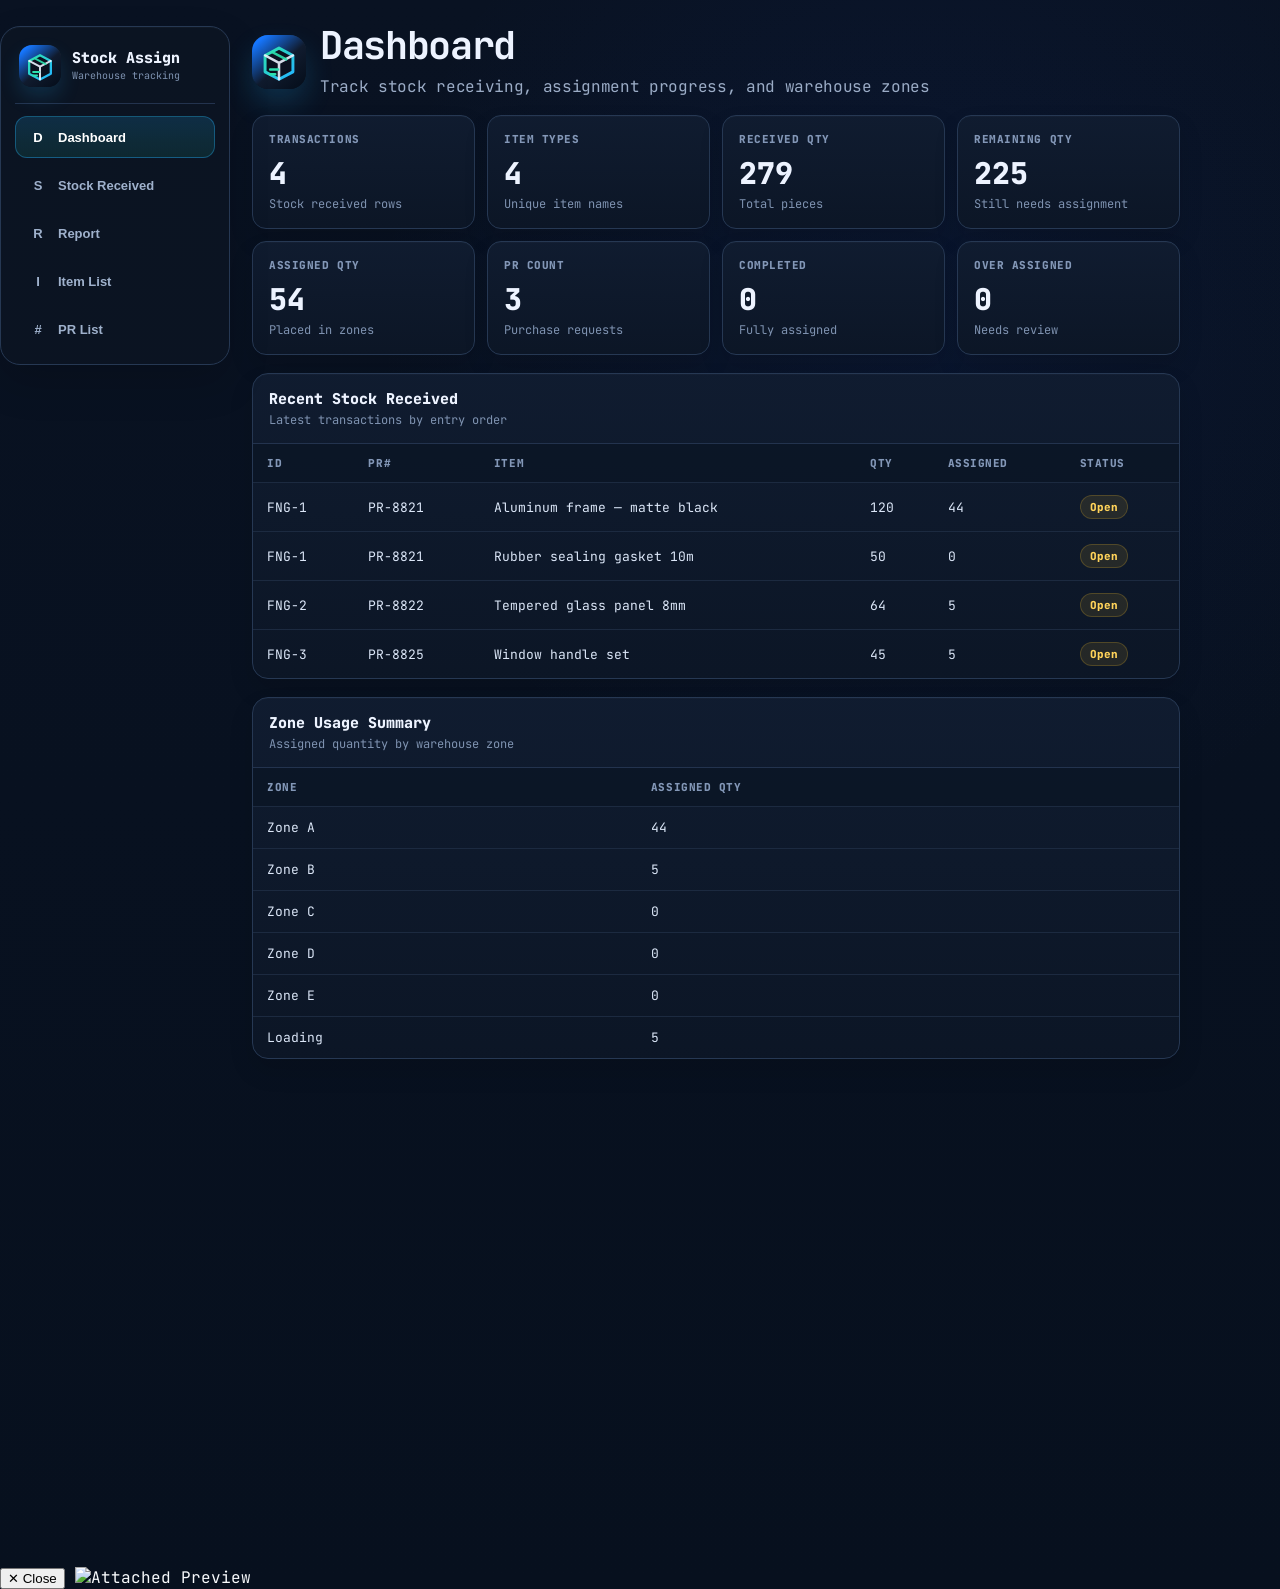
==== commit 4c137450: "Add item PR workflow and custom dropdowns" ====
--- a/index.html
+++ b/index.html
@@ -166,8 +166,55 @@
 
         /* Custom Dropdown Animation & Styles */
         .custom-dropdown-menu {
+            position: absolute;
+            z-index: 60;
             transform-origin: top;
             transition: opacity 0.2s cubic-bezier(0.16, 1, 0.3, 1), transform 0.2s cubic-bezier(0.16, 1, 0.3, 1);
+        }
+        .form-dropdown {
+            position: relative;
+            min-width: 0;
+        }
+        .form-dropdown-trigger {
+            width: 100%;
+            min-height: 44px;
+            border-radius: 12px;
+            border: 1px solid #2b405f;
+            background: #0b1423;
+            color: var(--text);
+            padding: 0 12px;
+            display: flex;
+            align-items: center;
+            justify-content: space-between;
+            gap: 10px;
+            cursor: pointer;
+            user-select: none;
+            transition: border-color .2s ease, box-shadow .2s ease, background .2s ease;
+        }
+        .form-dropdown-trigger:hover,
+        .form-dropdown-trigger.active {
+            border-color: #2a83ff;
+            background: #111d31;
+            box-shadow: 0 0 0 3px rgba(42,131,255,.12);
+        }
+        .form-dropdown-label {
+            overflow: hidden;
+            text-overflow: ellipsis;
+            white-space: nowrap;
+        }
+        .form-dropdown-arrow {
+            color: #8da0bd;
+            font-weight: 800;
+            transition: transform .2s ease, color .2s ease;
+        }
+        .form-dropdown-arrow.rotate-180 {
+            color: #58a1ff;
+        }
+        .data-panel.dropdown-open,
+        .custom-modal-content.dropdown-open {
+            overflow: visible;
+            position: relative;
+            z-index: 70;
         }
         .stock-card.dropdown-open,
         .stock-card.expanded-card.dropdown-open {
@@ -459,6 +506,40 @@
             color: var(--text);
             padding: 0 12px;
             outline: none;
+        }
+        select.filter-control,
+        .form-select {
+            appearance: none;
+            -webkit-appearance: none;
+            background-image:
+                linear-gradient(45deg, transparent 50%, #8da0bd 50%),
+                linear-gradient(135deg, #8da0bd 50%, transparent 50%);
+            background-position:
+                calc(100% - 18px) 50%,
+                calc(100% - 12px) 50%;
+            background-size: 6px 6px, 6px 6px;
+            background-repeat: no-repeat;
+            padding-right: 34px;
+        }
+        .form-select {
+            width: 100%;
+            min-height: 40px;
+            border-radius: 12px;
+            border: 1px solid #334760;
+            background-color: #020617;
+            color: #f1f5f9;
+            padding: 0 34px 0 12px;
+            outline: none;
+            transition: border-color .2s ease, box-shadow .2s ease;
+        }
+        .form-select:focus,
+        .filter-control:focus {
+            border-color: #2a83ff;
+            box-shadow: 0 0 0 3px rgba(42,131,255,.14);
+        }
+        .filter-control:disabled {
+            opacity: .55;
+            cursor: not-allowed;
         }
 
         .page-header {
@@ -1061,12 +1142,12 @@
                 </div>
                 <div>
                     <label class="text-xs text-slate-400 block mb-1">PR# (Purchase Req)</label>
-                    <input type="text" id="new-pr-input" class="w-full bg-slate-950 border border-slate-700/80 rounded-xl px-3 py-2 text-slate-100 focus:outline-none focus:border-blue-500 focus:ring-2 focus:ring-blue-500/20 transition-all font-semibold" placeholder="PR-9001">
+                    <div id="new-pr-dropdown"></div>
                 </div>
             </div>
 
             <!-- Dynamic Items Container inside Modal -->
-            <div class="space-y-3 overflow-y-auto pr-1 flex-1 max-h-[36vh]" id="modal-items-container">
+            <div class="space-y-3 pr-1 flex-none" id="modal-items-container">
                 <!-- Dynamically populated item rows -->
             </div>
 
@@ -1123,6 +1204,8 @@
 
     <script>
         const INVENTORY_STORAGE_KEY = 'stock-received-inventory-v1';
+        const ITEM_MASTER_STORAGE_KEY = 'stock-received-item-master-v1';
+        const PR_STORAGE_KEY = 'stock-received-pr-list-v1';
         const defaultInventory = [
             {
                 id: 'FNG-1',
@@ -1171,6 +1254,8 @@
         ];
 
         let inventory = loadInventory();
+        let masterItems = loadMasterItems();
+        let purchaseRequests = loadPurchaseRequests();
         let pendingAction = null;
         let modalRows = [];
         let searchQuery = '';
@@ -1196,7 +1281,10 @@
                 id: item.id || `FNG-${index + 1}`,
                 pr: item.pr || '',
                 createdAt: item.createdAt || getCurrentFormattedDateTime(),
+                itemId: item.itemId || '',
                 item: item.item || 'Untitled item',
+                partLabel: item.partLabel || '',
+                partsPerSet: Number.parseInt(item.partsPerSet || 1, 10) || 1,
                 qty: Number.parseInt(item.qty, 10) || 0,
                 isExpanded: Boolean(item.isExpanded),
                 locations: Array.isArray(item.locations) ? item.locations.map(loc => ({
@@ -1233,6 +1321,157 @@
             }
         }
 
+        function buildDefaultMasterItems() {
+            const byName = new Map();
+            inventory.forEach(item => {
+                const name = (item.item || '').trim();
+                if (!name) return;
+                const key = name.toLowerCase();
+                if (!byName.has(key)) {
+                    byName.set(key, {
+                        id: `ITEM-${String(byName.size + 1).padStart(3, '0')}`,
+                        name,
+                        sku: `SKU-${String(byName.size + 1).padStart(3, '0')}`,
+                        unit: 'pcs',
+                        category: 'General',
+                        itemType: 'Single',
+                        partsPerSet: 1
+                    });
+                }
+            });
+            return Array.from(byName.values());
+        }
+
+        function normalizeMasterItems(items) {
+            if (!Array.isArray(items) || items.length === 0) return buildDefaultMasterItems();
+            return items.map((item, index) => ({
+                id: item.id || `ITEM-${String(index + 1).padStart(3, '0')}`,
+                name: item.name || item.item || 'Untitled item',
+                sku: item.sku || `SKU-${String(index + 1).padStart(3, '0')}`,
+                unit: item.unit || 'pcs',
+                category: item.category || 'General',
+                itemType: item.itemType || (Number.parseInt(item.partsPerSet || 1, 10) > 1 ? 'Set' : 'Single'),
+                partsPerSet: Number.parseInt(item.partsPerSet || 1, 10) || 1
+            }));
+        }
+
+        function loadMasterItems() {
+            try {
+                const savedItems = localStorage.getItem(ITEM_MASTER_STORAGE_KEY);
+                return normalizeMasterItems(savedItems ? JSON.parse(savedItems) : null);
+            } catch (error) {
+                console.warn('Unable to load item master:', error);
+                return buildDefaultMasterItems();
+            }
+        }
+
+        function saveMasterItems() {
+            try {
+                localStorage.setItem(ITEM_MASTER_STORAGE_KEY, JSON.stringify(masterItems));
+                return true;
+            } catch (error) {
+                console.warn('Unable to save item master:', error);
+                return false;
+            }
+        }
+
+        function findMasterItemByName(name) {
+            return masterItems.find(item => item.name.toLowerCase() === String(name || '').toLowerCase());
+        }
+
+        function findMasterItemById(itemId) {
+            return masterItems.find(item => item.id === itemId);
+        }
+
+        function getPartLabels(partsPerSet) {
+            const count = Math.max(1, Number.parseInt(partsPerSet || 1, 10) || 1);
+            return Array.from({ length: count }, (_, index) => `${index + 1}/${count}`);
+        }
+
+        function getReceivedEntriesForPrLine(prId, line) {
+            return inventory.filter(item => {
+                const samePr = (item.pr || '') === prId;
+                const sameItem = line.itemId ? item.itemId === line.itemId : item.item === line.itemName;
+                return samePr && sameItem;
+            });
+        }
+
+        function getReceivedSetsForPrLine(prId, line) {
+            const partsPerSet = Number.parseInt(line.partsPerSet || 1, 10) || 1;
+            const entries = getReceivedEntriesForPrLine(prId, line);
+            if (partsPerSet <= 1) {
+                return entries.reduce((sum, item) => sum + (Number.parseInt(item.qty || 0, 10) || 0), 0);
+            }
+
+            const partTotals = getPartLabels(partsPerSet).map(partLabel => {
+                return entries
+                    .filter(item => item.partLabel === partLabel)
+                    .reduce((sum, item) => sum + (Number.parseInt(item.qty || 0, 10) || 0), 0);
+            });
+
+            return partTotals.length ? Math.min(...partTotals) : 0;
+        }
+
+        function buildDefaultPurchaseRequests() {
+            const grouped = new Map();
+            inventory.forEach(stock => {
+                const pr = stock.pr || 'No PR';
+                const masterItem = findMasterItemByName(stock.item);
+                if (!grouped.has(pr)) {
+                    grouped.set(pr, {
+                        id: pr,
+                        createdAt: stock.createdAt || getCurrentFormattedDateTime(),
+                        status: 'Open',
+                        items: []
+                    });
+                }
+                grouped.get(pr).items.push({
+                    itemId: masterItem ? masterItem.id : '',
+                    itemName: stock.item,
+                    qty: Number.parseInt(stock.qty || 0, 10) || 0,
+                    itemType: masterItem ? masterItem.itemType : 'Single',
+                    partsPerSet: masterItem ? masterItem.partsPerSet : 1
+                });
+            });
+            return Array.from(grouped.values());
+        }
+
+        function normalizePurchaseRequests(prs) {
+            if (!Array.isArray(prs) || prs.length === 0) return buildDefaultPurchaseRequests();
+            return prs.map((pr, index) => ({
+                id: pr.id || pr.pr || `PR-${String(index + 1).padStart(4, '0')}`,
+                createdAt: pr.createdAt || getCurrentFormattedDateTime(),
+                status: pr.status || 'Open',
+                items: Array.isArray(pr.items) ? pr.items.map(line => ({
+                    itemId: line.itemId || '',
+                    itemName: line.itemName || line.item || 'Untitled item',
+                    qty: Number.parseInt(line.qty || 0, 10) || 0,
+                    itemType: line.itemType || (Number.parseInt(line.partsPerSet || 1, 10) > 1 ? 'Set' : 'Single'),
+                    partsPerSet: Number.parseInt(line.partsPerSet || 1, 10) || 1
+                })) : []
+            }));
+        }
+
+        function loadPurchaseRequests() {
+            try {
+                const savedPrs = localStorage.getItem(PR_STORAGE_KEY);
+                return normalizePurchaseRequests(savedPrs ? JSON.parse(savedPrs) : null);
+            } catch (error) {
+                console.warn('Unable to load PR list:', error);
+                return buildDefaultPurchaseRequests();
+            }
+        }
+
+        function savePurchaseRequests() {
+            try {
+                localStorage.setItem(PR_STORAGE_KEY, JSON.stringify(purchaseRequests));
+                return true;
+            } catch (error) {
+                console.warn('Unable to save PR list:', error);
+                return false;
+            }
+        }
+
         function escapeHtml(value) {
             const text = value === undefined || value === null ? '' : String(value);
             return text
@@ -1252,7 +1491,7 @@
 
         function getStatusClass(status) {
             if (status === 'Complete') return 'status-complete';
-            if (status === 'Over-assigned') return 'status-over';
+            if (status === 'Over-assigned' || status === 'Over-received') return 'status-over';
             return 'status-open';
         }
 
@@ -1286,65 +1525,166 @@
         }
 
         function getItemRows() {
-            const grouped = new Map();
-            inventory.forEach(item => {
-                const key = item.item.toLowerCase().trim();
-                if (!grouped.has(key)) {
-                    grouped.set(key, {
-                        item: item.item,
-                        qty: 0,
-                        assigned: 0,
-                        prs: new Set(),
-                        fngs: new Set()
-                    });
-                }
-                const row = grouped.get(key);
-                row.qty += Number.parseInt(item.qty || 0, 10) || 0;
-                row.assigned += totalAbbr(item);
-                if (item.pr) row.prs.add(item.pr);
-                if (item.id) row.fngs.add(item.id);
-            });
-
-            return Array.from(grouped.values()).map(row => ({
-                item: row.item,
-                qty: row.qty,
-                assigned: row.assigned,
-                remaining: row.qty - row.assigned,
-                prs: Array.from(row.prs).join(', '),
-                fngs: Array.from(row.fngs).join(', '),
-                status: row.qty - row.assigned === 0 ? 'Complete' : row.qty - row.assigned < 0 ? 'Over-assigned' : 'Open'
-            }));
+            return masterItems.map(masterItem => {
+                const prLines = [];
+                purchaseRequests.forEach(pr => {
+                    pr.items
+                        .filter(line => line.itemId === masterItem.id || line.itemName.toLowerCase() === masterItem.name.toLowerCase())
+                        .forEach(line => prLines.push({ pr, line }));
+                });
+                const requested = prLines.reduce((sum, row) => sum + (Number.parseInt(row.line.qty || 0, 10) || 0), 0);
+                const received = prLines.reduce((sum, row) => sum + getReceivedSetsForPrLine(row.pr.id, row.line), 0);
+                const itemEntries = inventory.filter(item => item.itemId === masterItem.id || item.item.toLowerCase() === masterItem.name.toLowerCase());
+                const assigned = itemEntries.reduce((sum, item) => sum + totalAbbr(item), 0);
+                const remaining = requested - received;
+                const prs = new Set(prLines.map(row => row.pr.id));
+                const fngs = new Set(itemEntries.map(item => item.id).filter(Boolean));
+                const status = remaining === 0 && requested > 0 ? 'Complete' : remaining < 0 ? 'Over-received' : 'Open';
+
+                return {
+                    item: masterItem.name,
+                    sku: masterItem.sku,
+                    itemType: masterItem.itemType,
+                    partsPerSet: masterItem.partsPerSet,
+                    requested,
+                    received,
+                    assigned,
+                    remaining,
+                    prs: Array.from(prs).join(', '),
+                    fngs: Array.from(fngs).join(', '),
+                    status
+                };
+            });
         }
 
         function getPrRows() {
-            const grouped = new Map();
-            inventory.forEach(item => {
-                const key = item.pr || 'No PR';
-                if (!grouped.has(key)) {
-                    grouped.set(key, {
-                        pr: key,
-                        items: 0,
-                        qty: 0,
-                        assigned: 0,
-                        createdAt: item.createdAt || ''
-                    });
-                }
-                const row = grouped.get(key);
-                row.items += 1;
-                row.qty += Number.parseInt(item.qty || 0, 10) || 0;
-                row.assigned += totalAbbr(item);
-                if (item.createdAt && item.createdAt < row.createdAt) row.createdAt = item.createdAt;
-            });
-
-            return Array.from(grouped.values()).map(row => ({
-                ...row,
-                remaining: row.qty - row.assigned,
-                status: row.qty - row.assigned === 0 ? 'Complete' : row.qty - row.assigned < 0 ? 'Over-assigned' : 'Open'
-            }));
+            return purchaseRequests.map(pr => {
+                const requested = pr.items.reduce((sum, line) => sum + (Number.parseInt(line.qty || 0, 10) || 0), 0);
+                const receivedItems = inventory.filter(item => (item.pr || '') === pr.id);
+                const received = pr.items.reduce((sum, line) => sum + getReceivedSetsForPrLine(pr.id, line), 0);
+                const assigned = receivedItems.reduce((sum, item) => sum + totalAbbr(item), 0);
+                const remaining = requested - received;
+                const status = remaining === 0 ? 'Complete' : remaining < 0 ? 'Over-received' : 'Open';
+                return {
+                    pr: pr.id,
+                    items: pr.items.length,
+                    requested,
+                    received,
+                    assigned,
+                    remaining,
+                    createdAt: pr.createdAt,
+                    status
+                };
+            });
         }
 
         function statusPill(status) {
             return `<span class="status-pill ${getStatusClass(status)}">${escapeHtml(status)}</span>`;
+        }
+
+        function syncItemTypeFields() {
+            const typeInput = document.getElementById('item-type-input');
+            const partsInput = document.getElementById('item-parts-input');
+            if (!typeInput || !partsInput) return;
+
+            const isSet = typeInput.value === 'Set';
+            partsInput.disabled = !isSet;
+            partsInput.min = isSet ? '2' : '1';
+            if (!isSet) {
+                partsInput.value = '1';
+            } else if (!partsInput.value || Number.parseInt(partsInput.value, 10) < 2) {
+                partsInput.value = '2';
+            }
+        }
+
+        function createMasterItem() {
+            const nameInput = document.getElementById('item-name-input');
+            const skuInput = document.getElementById('item-sku-input');
+            const unitInput = document.getElementById('item-unit-input');
+            const categoryInput = document.getElementById('item-category-input');
+            const typeInput = document.getElementById('item-type-input');
+            const partsInput = document.getElementById('item-parts-input');
+            const name = (nameInput?.value || '').trim();
+            const itemType = typeInput?.value === 'Set' ? 'Set' : 'Single';
+            const partsPerSet = itemType === 'Set' ? Number.parseInt(partsInput?.value || 1, 10) : 1;
+
+            if (!name) {
+                showAlertModal('Please enter an item name.', 'Item Required');
+                return;
+            }
+            if (masterItems.some(item => item.name.toLowerCase() === name.toLowerCase())) {
+                showAlertModal('This item already exists in Item List.', 'Duplicate Item');
+                return;
+            }
+            if (itemType === 'Set' && (Number.isNaN(partsPerSet) || partsPerSet < 2)) {
+                showAlertModal('Set items need at least 2 parts per set.', 'Parts Required');
+                return;
+            }
+
+            masterItems.push({
+                id: `ITEM-${String(masterItems.length + 1).padStart(3, '0')}`,
+                name,
+                sku: (skuInput?.value || `SKU-${String(masterItems.length + 1).padStart(3, '0')}`).trim(),
+                unit: (unitInput?.value || 'pcs').trim(),
+                category: (categoryInput?.value || 'General').trim(),
+                itemType,
+                partsPerSet
+            });
+
+            saveMasterItems();
+            nameInput.value = '';
+            if (skuInput) skuInput.value = '';
+            if (unitInput) unitInput.value = 'pcs';
+            if (categoryInput) categoryInput.value = '';
+            if (typeInput) typeInput.value = 'Single';
+            if (partsInput) partsInput.value = '1';
+            renderSecondaryViews();
+        }
+
+        function createPurchaseRequest() {
+            const prInput = document.getElementById('pr-id-input');
+            const itemSelect = document.getElementById('pr-item-select');
+            const qtyInput = document.getElementById('pr-qty-input');
+            const prId = (prInput?.value || '').trim();
+            const itemId = itemSelect?.value || '';
+            const qty = Number.parseInt(qtyInput?.value || 0, 10);
+            const item = masterItems.find(masterItem => masterItem.id === itemId);
+
+            if (!prId) {
+                showAlertModal('Please enter a PR number.', 'PR Required');
+                return;
+            }
+            if (!item) {
+                showAlertModal('Please select an item from Item List first.', 'Item Required');
+                return;
+            }
+            if (Number.isNaN(qty) || qty <= 0) {
+                showAlertModal('Please enter a valid PR quantity.', 'Quantity Required');
+                return;
+            }
+
+            let pr = purchaseRequests.find(request => request.id.toLowerCase() === prId.toLowerCase());
+            if (!pr) {
+                pr = {
+                    id: prId,
+                    createdAt: getCurrentFormattedDateTime(),
+                    status: 'Open',
+                    items: []
+                };
+                purchaseRequests.unshift(pr);
+            }
+
+            const existingLine = pr.items.find(line => line.itemId === item.id);
+            if (existingLine) {
+                existingLine.qty += qty;
+            } else {
+                pr.items.push({ itemId: item.id, itemName: item.name, qty, itemType: item.itemType, partsPerSet: item.partsPerSet });
+            }
+
+            savePurchaseRequests();
+            if (prInput) prInput.value = '';
+            if (qtyInput) qtyInput.value = '';
+            renderSecondaryViews();
         }
 
         // Ripple Effect Click Transition
@@ -1465,7 +1805,7 @@
                     ${statCard('Received Qty', totals.totalQty, 'Total pieces')}
                     ${statCard('Remaining Qty', totals.remainingQty, 'Still needs assignment')}
                     ${statCard('Assigned Qty', totals.assignedQty, 'Placed in zones')}
-                    ${statCard('Open Items', totals.openItems, 'Not fully assigned')}
+                    ${statCard('PR Count', purchaseRequests.length, 'Purchase requests')}
                     ${statCard('Completed', totals.completeItems, 'Fully assigned')}
                     ${statCard('Over Assigned', totals.overItems, 'Needs review')}
                 </div>
@@ -1544,6 +1884,7 @@
                         <td>${escapeHtml(item.pr || '-')}</td>
                         <td>${escapeHtml(item.createdAt)}</td>
                         <td>${escapeHtml(item.item)}</td>
+                        <td>${escapeHtml(item.partLabel || '-')}</td>
                         <td>${escapeHtml(item.qty)}</td>
                         <td>${escapeHtml(totalAbbr(item))}</td>
                         <td>${escapeHtml(item.qty - totalAbbr(item))}</td>
@@ -1566,18 +1907,9 @@
                         </button>
                     </div>
                     <div class="p-4 report-filters">
-                        <select class="filter-control" onchange="updateReportFilter('pr', this.value)">
-                            <option value="">All PR#</option>
-                            ${prOptions.map(pr => `<option value="${escapeHtml(pr)}" ${reportFilters.pr === pr ? 'selected' : ''}>${escapeHtml(pr)}</option>`).join('')}
-                        </select>
-                        <select class="filter-control" onchange="updateReportFilter('zone', this.value)">
-                            <option value="">All Zones</option>
-                            ${validZones.map(zone => `<option value="${escapeHtml(zone)}" ${reportFilters.zone === zone ? 'selected' : ''}>${escapeHtml(zone === 'Loading' ? 'Loading' : `Zone ${zone}`)}</option>`).join('')}
-                        </select>
-                        <select class="filter-control" onchange="updateReportFilter('status', this.value)">
-                            <option value="">All Status</option>
-                            ${['Open', 'Complete', 'Over-assigned'].map(status => `<option value="${escapeHtml(status)}" ${reportFilters.status === status ? 'selected' : ''}>${escapeHtml(status)}</option>`).join('')}
-                        </select>
+                        ${renderCustomFormDropdown('report-pr-filter', reportFilters.pr, [{ value: '', label: 'All PR#' }, ...prOptions.map(pr => ({ value: pr, label: pr }))], 'selectReportDropdown', 'All PR#', "'pr'")}
+                        ${renderCustomFormDropdown('report-zone-filter', reportFilters.zone, [{ value: '', label: 'All Zones' }, ...validZones.map(zone => ({ value: zone, label: zone === 'Loading' ? 'Loading' : `Zone ${zone}` }))], 'selectReportDropdown', 'All Zones', "'zone'")}
+                        ${renderCustomFormDropdown('report-status-filter', reportFilters.status, [{ value: '', label: 'All Status' }, ...['Open', 'Complete', 'Over-assigned'].map(status => ({ value: status, label: status }))], 'selectReportDropdown', 'All Status', "'status'")}
                         <button onclick="createRipple(event); reportFilters = { pr: '', zone: '', status: '' }; renderReport()" class="ripple-btn filter-control">Reset Filters</button>
                     </div>
                 </div>
@@ -1590,8 +1922,8 @@
                 <div class="data-panel">
                     <div class="data-table-wrap">
                         <table class="data-table">
-                            <thead><tr><th>ID</th><th>PR#</th><th>Date</th><th>Item</th><th>Qty</th><th>Assigned</th><th>Remain</th><th>Status</th></tr></thead>
-                            <tbody>${rowHtml || '<tr><td colspan="8">No report data for these filters.</td></tr>'}</tbody>
+                            <thead><tr><th>ID</th><th>PR#</th><th>Date</th><th>Item</th><th>Part</th><th>Qty</th><th>Assigned</th><th>Remain</th><th>Status</th></tr></thead>
+                            <tbody>${rowHtml || '<tr><td colspan="9">No report data for these filters.</td></tr>'}</tbody>
                         </table>
                     </div>
                 </div>
@@ -1602,32 +1934,60 @@
             const container = document.getElementById('view-items');
             if (!container) return;
 
-            const rows = getItemRows();
-            const rowHtml = rows.map(row => `
+            const stockRows = getItemRows();
+            const itemRows = masterItems.map(item => {
+                const stock = stockRows.find(row => row.item.toLowerCase() === item.name.toLowerCase());
+                return `
                 <tr>
-                    <td>${escapeHtml(row.item)}</td>
-                    <td>${escapeHtml(row.qty)}</td>
-                    <td>${escapeHtml(row.assigned)}</td>
-                    <td>${escapeHtml(row.remaining)}</td>
-                    <td>${escapeHtml(row.prs || '-')}</td>
-                    <td>${escapeHtml(row.fngs || '-')}</td>
-                    <td>${statusPill(row.status)}</td>
+                    <td>${escapeHtml(item.name)}</td>
+                    <td>${escapeHtml(item.sku)}</td>
+                    <td>${escapeHtml(item.unit)}</td>
+                    <td>${escapeHtml(item.category)}</td>
+                    <td>${escapeHtml(item.itemType)}</td>
+                    <td>${escapeHtml(item.partsPerSet > 1 ? `${item.partsPerSet} parts` : '-')}</td>
+                    <td>${escapeHtml(stock ? stock.requested : 0)}</td>
+                    <td>${escapeHtml(stock ? stock.received : 0)}</td>
+                    <td>${escapeHtml(stock ? stock.remaining : 0)}</td>
+                    <td>${statusPill(stock ? stock.status : 'Open')}</td>
                 </tr>
-            `).join('');
+                `;
+            }).join('');
 
             container.innerHTML = `
-                ${renderPageHeader('Item List', 'Track each item across received, assigned, and remaining quantities')}
+                ${renderPageHeader('Item List', 'Create master items before adding them to purchase requests')}
                 <div class="data-panel">
                     <div class="panel-header">
                         <div>
-                            <div class="panel-title">Items</div>
-                            <div class="panel-subtitle">${rows.length} unique item${rows.length === 1 ? '' : 's'}</div>
+                            <div class="panel-title">Create Item</div>
+                            <div class="panel-subtitle">Item Master is the first step in the workflow</div>
+                        </div>
+                    </div>
+                    <div class="p-4 report-filters">
+                        <input id="item-name-input" class="filter-control" placeholder="Item name">
+                        <input id="item-sku-input" class="filter-control" placeholder="SKU / item code">
+                        <input id="item-unit-input" class="filter-control" value="pcs" placeholder="Unit">
+                        <input id="item-category-input" class="filter-control" placeholder="Category">
+                        ${renderCustomFormDropdown('item-type-input', 'Single', [{ value: 'Single', label: 'Single item' }, { value: 'Set', label: 'Set item' }], 'selectItemTypeDropdown', 'Single item')}
+                        <input id="item-parts-input" type="number" min="1" class="filter-control" value="1" placeholder="Parts per set" disabled>
+                    </div>
+                    <div class="px-4 pb-4">
+                        <button onclick="createRipple(event); createMasterItem()" class="ripple-btn new-transaction-btn toolbar-new-btn">
+                            <span class="plus-sign">+</span>
+                            <span>Create Item</span>
+                        </button>
+                    </div>
+                </div>
+                <div class="data-panel">
+                    <div class="panel-header">
+                        <div>
+                            <div class="panel-title">Item Master</div>
+                            <div class="panel-subtitle">${masterItems.length} item${masterItems.length === 1 ? '' : 's'} available for PR creation</div>
                         </div>
                     </div>
                     <div class="data-table-wrap">
                         <table class="data-table">
-                            <thead><tr><th>Item</th><th>Received</th><th>Assigned</th><th>Remaining</th><th>PR#</th><th>FNG</th><th>Status</th></tr></thead>
-                            <tbody>${rowHtml || '<tr><td colspan="7">No items yet.</td></tr>'}</tbody>
+                            <thead><tr><th>Item</th><th>SKU</th><th>Unit</th><th>Category</th><th>Type</th><th>Parts</th><th>PR Sets</th><th>Received Sets</th><th>Remaining Sets</th><th>Status</th></tr></thead>
+                            <tbody>${itemRows || '<tr><td colspan="10">No items yet.</td></tr>'}</tbody>
                         </table>
                     </div>
                 </div>
@@ -1643,7 +2003,8 @@
                 <tr>
                     <td>${escapeHtml(row.pr)}</td>
                     <td>${escapeHtml(row.items)}</td>
-                    <td>${escapeHtml(row.qty)}</td>
+                    <td>${escapeHtml(row.requested)}</td>
+                    <td>${escapeHtml(row.received)}</td>
                     <td>${escapeHtml(row.assigned)}</td>
                     <td>${escapeHtml(row.remaining)}</td>
                     <td>${escapeHtml(row.createdAt)}</td>
@@ -1652,18 +2013,32 @@
             `).join('');
 
             container.innerHTML = `
-                ${renderPageHeader('PR List', 'Group received stock by purchase request number')}
+                ${renderPageHeader('PR List', 'Create purchase requests from Item List before receiving stock')}
+                <div class="data-panel">
+                    <div class="panel-header">
+                        <div>
+                            <div class="panel-title">Create PR</div>
+                            <div class="panel-subtitle">Select a master item and requested quantity</div>
+                        </div>
+                    </div>
+                    <div class="p-4 report-filters">
+                        <input id="pr-id-input" class="filter-control" placeholder="PR number">
+                        ${renderCustomFormDropdown('pr-item-select', '', [{ value: '', label: 'Select item' }, ...masterItems.map(item => ({ value: item.id, label: `${item.name} (${item.sku})` }))], 'selectFormDropdown', 'Select item')}
+                        <input id="pr-qty-input" type="number" class="filter-control" placeholder="Requested qty">
+                        <button onclick="createRipple(event); createPurchaseRequest()" class="ripple-btn filter-control">Create PR</button>
+                    </div>
+                </div>
                 <div class="data-panel">
                     <div class="panel-header">
                         <div>
                             <div class="panel-title">Purchase Requests</div>
-                            <div class="panel-subtitle">${rows.length} PR record${rows.length === 1 ? '' : 's'}</div>
+                            <div class="panel-subtitle">${purchaseRequests.length} PR record${purchaseRequests.length === 1 ? '' : 's'} available for receiving</div>
                         </div>
                     </div>
                     <div class="data-table-wrap">
                         <table class="data-table">
-                            <thead><tr><th>PR#</th><th>Items</th><th>Received</th><th>Assigned</th><th>Remaining</th><th>First Date</th><th>Status</th></tr></thead>
-                            <tbody>${rowHtml || '<tr><td colspan="7">No PR records yet.</td></tr>'}</tbody>
+                            <thead><tr><th>PR#</th><th>Items</th><th>Requested</th><th>Received</th><th>Assigned</th><th>Remaining</th><th>Date</th><th>Status</th></tr></thead>
+                            <tbody>${rowHtml || '<tr><td colspan="8">No PR records yet.</td></tr>'}</tbody>
                         </table>
                     </div>
                 </div>
@@ -1683,13 +2058,14 @@
                 const matchesId = item.id.toLowerCase().includes(searchQuery);
                 const matchesPr = (item.pr || '').toLowerCase().includes(searchQuery);
                 const matchesItemName = item.item.toLowerCase().includes(searchQuery);
+                const matchesPart = (item.partLabel || '').toLowerCase().includes(searchQuery) || `part ${item.partLabel || ''}`.toLowerCase().includes(searchQuery);
                 const matchesDate = item.createdAt.toLowerCase().includes(searchQuery);
                 const matchesLocation = item.locations.some(loc =>
                     loc.pallet.toLowerCase().includes(searchQuery) ||
                     loc.zone.toLowerCase().includes(searchQuery) ||
                     (loc.createdAt && loc.createdAt.toLowerCase().includes(searchQuery))
                 );
-                return matchesId || matchesPr || matchesItemName || matchesDate || matchesLocation;
+                return matchesId || matchesPr || matchesItemName || matchesPart || matchesDate || matchesLocation;
             });
         }
 
@@ -1716,6 +2092,7 @@
                 'PR#',
                 'Created At',
                 'Item',
+                'Part',
                 'Item Qty',
                 'Assigned Qty',
                 'Remaining Qty',
@@ -1739,6 +2116,7 @@
                         item.pr || '',
                         item.createdAt,
                         item.item,
+                        item.partLabel || '',
                         item.qty,
                         assignedQty,
                         remainingQty,
@@ -1854,6 +2232,134 @@
         }
 
         // Custom Dropdown Logic
+        function jsString(value) {
+            return String(value ?? '').replace(/\\/g, '\\\\').replace(/'/g, "\\'").replace(/\r?\n/g, ' ');
+        }
+
+        function renderCustomFormDropdown(id, selectedValue, options, handlerName, placeholder = 'Select', leadingArgs = '') {
+            const selected = options.find(option => option.value === selectedValue);
+            const label = selected ? selected.label : placeholder;
+            const optionHtml = options.map(option => {
+                const isSelected = option.value === selectedValue;
+                const args = leadingArgs
+                    ? `${leadingArgs}, '${jsString(id)}', '${jsString(option.value)}', '${jsString(option.label)}', event`
+                    : `'${jsString(id)}', '${jsString(option.value)}', '${jsString(option.label)}', event`;
+                return `
+                    <button type="button" onclick="${handlerName}(${args})" class="w-full text-left px-3.5 py-2.5 text-xs sm:text-sm ${isSelected ? 'bg-blue-600/20 text-blue-400 font-semibold' : 'text-slate-300 hover:bg-slate-800/80 hover:text-slate-100'} flex items-center justify-between transition-colors rounded-lg">
+                        <span>${escapeHtml(option.label)}</span>
+                        ${isSelected ? '<span class="text-blue-400 text-xs font-bold">✓</span>' : ''}
+                    </button>
+                `;
+            }).join('');
+
+            return `
+                <div class="form-dropdown" onclick="event.stopPropagation()">
+                    <input type="hidden" id="${escapeHtml(id)}" value="${escapeHtml(selectedValue || '')}">
+                    <div id="custom-dropdown-trigger-${escapeHtml(id)}" onclick="toggleFormDropdown('${jsString(id)}', event)" class="form-dropdown-trigger">
+                        <span id="custom-dropdown-label-${escapeHtml(id)}" class="form-dropdown-label">${escapeHtml(label)}</span>
+                        <span id="custom-dropdown-arrow-${escapeHtml(id)}" class="form-dropdown-arrow">⌄</span>
+                    </div>
+                    <div id="custom-dropdown-menu-${escapeHtml(id)}" class="custom-dropdown-menu absolute left-0 right-0 top-full mt-1.5 bg-slate-900 border border-slate-700 rounded-xl shadow-2xl z-50 hidden opacity-0 scale-95 overflow-hidden">
+                        <div class="p-1 space-y-0.5">
+                            ${optionHtml || '<div class="px-3.5 py-2.5 text-xs text-slate-500">No options</div>'}
+                        </div>
+                    </div>
+                </div>
+            `;
+        }
+
+        function toggleFormDropdown(id, event) {
+            event.stopPropagation();
+            const menu = document.getElementById(`custom-dropdown-menu-${id}`);
+            const arrow = document.getElementById(`custom-dropdown-arrow-${id}`);
+            const trigger = document.getElementById(`custom-dropdown-trigger-${id}`);
+            const shell = trigger?.closest('.data-panel, .custom-modal-content, .stock-card');
+            if (!menu) return;
+
+            document.querySelectorAll('[id^="custom-dropdown-menu-"]').forEach(openMenu => {
+                if (openMenu.id !== `custom-dropdown-menu-${id}`) {
+                    openMenu.classList.add('hidden', 'opacity-0', 'scale-95');
+                }
+            });
+            document.querySelectorAll('[id^="custom-dropdown-arrow-"]').forEach(openArrow => {
+                if (openArrow.id !== `custom-dropdown-arrow-${id}`) {
+                    openArrow.classList.remove('rotate-180', 'text-blue-400');
+                }
+            });
+            document.querySelectorAll('[id^="custom-dropdown-trigger-"]').forEach(openTrigger => {
+                if (openTrigger.id !== `custom-dropdown-trigger-${id}`) {
+                    openTrigger.classList.remove('active');
+                }
+            });
+            document.querySelectorAll('.dropdown-open').forEach(openShell => {
+                if (openShell !== shell) {
+                    openShell.classList.remove('dropdown-open');
+                }
+            });
+
+            const isHidden = menu.classList.contains('hidden');
+            if (isHidden) {
+                shell?.classList.add('dropdown-open');
+                menu.classList.remove('hidden');
+                requestAnimationFrame(() => {
+                    menu.classList.remove('opacity-0', 'scale-95');
+                    arrow?.classList.add('rotate-180', 'text-blue-400');
+                    trigger?.classList.add('active');
+                });
+            } else {
+                closeCustomDropdown(id);
+            }
+        }
+
+        function closeCustomDropdown(id) {
+            const menu = document.getElementById(`custom-dropdown-menu-${id}`);
+            const arrow = document.getElementById(`custom-dropdown-arrow-${id}`);
+            const trigger = document.getElementById(`custom-dropdown-trigger-${id}`);
+            const shell = trigger?.closest('.data-panel, .custom-modal-content, .stock-card');
+            if (menu) {
+                menu.classList.add('opacity-0', 'scale-95');
+                setTimeout(() => menu.classList.add('hidden'), 200);
+            }
+            arrow?.classList.remove('rotate-180', 'text-blue-400');
+            trigger?.classList.remove('active');
+            shell?.classList.remove('dropdown-open');
+        }
+
+        function selectFormDropdown(id, value, label, event) {
+            event.stopPropagation();
+            const input = document.getElementById(id);
+            const labelEl = document.getElementById(`custom-dropdown-label-${id}`);
+            if (input) input.value = value;
+            if (labelEl) labelEl.innerText = label;
+            closeCustomDropdown(id);
+        }
+
+        function selectReportDropdown(field, id, value, label, event) {
+            selectFormDropdown(id, value, label, event);
+            reportFilters[field] = value;
+            renderReport();
+        }
+
+        function selectItemTypeDropdown(id, value, label, event) {
+            selectFormDropdown(id, value, label, event);
+            syncItemTypeFields();
+        }
+
+        function selectNewPrDropdown(id, value, label, event) {
+            selectFormDropdown(id, value, label, event);
+            handleNewPrChange();
+        }
+
+        function selectModalItemDropdown(index, id, value, label, event) {
+            selectFormDropdown(id, value, label, event);
+            handleModalItemChange(index, value);
+        }
+
+        function selectModalPartDropdown(index, id, value, label, event) {
+            selectFormDropdown(id, value, label, event);
+            updateModalRow(index, 'partLabel', value);
+        }
+
         function toggleCustomDropdown(index, event) {
             event.stopPropagation();
             const menu = document.getElementById(`custom-dropdown-menu-${index}`);
@@ -1937,8 +2443,11 @@
             document.querySelectorAll('[id^="custom-dropdown-arrow-"]').forEach(arrow => {
                 arrow.classList.remove('rotate-180', 'text-blue-400');
             });
-            document.querySelectorAll('.stock-card.dropdown-open').forEach(card => {
-                card.classList.remove('dropdown-open');
+            document.querySelectorAll('[id^="custom-dropdown-trigger-"]').forEach(trigger => {
+                trigger.classList.remove('active');
+            });
+            document.querySelectorAll('.dropdown-open').forEach(shell => {
+                shell.classList.remove('dropdown-open');
             });
         }
 
@@ -2003,9 +2512,9 @@
 
                     <div class="pr-cell" title="${item.pr || ''}">${item.pr || '—'}</div>
 
-                    <div class="item-cell" title="${item.item}">
+                    <div class="item-cell" title="${item.item}${item.partLabel ? ` - Part ${item.partLabel}` : ''}">
                         <span class="item-title">${item.item}</span>
-                        <span class="item-qty">${item.qty} pcs</span>
+                        <span class="item-qty">${item.partLabel ? `Part ${item.partLabel} - ` : ''}${item.qty} pcs</span>
                     </div>
 
                     <div class="assigned-block">
@@ -2082,7 +2591,7 @@
                                 </div>
 
                                 <!-- Dropdown Menu Popover -->
-                                <div id="custom-dropdown-menu-${index}" class="custom-dropdown-menu absolute left-0 right-0 top-full mt-1.5 bg-slate-900 border border-slate-700 rounded-xl shadow-2xl z-40 hidden opacity-0 scale-95 overflow-hidden">
+                                <div id="custom-dropdown-menu-${index}" class="custom-dropdown-menu absolute left-0 right-0 top-full mt-1.5 bg-slate-900 border border-slate-700 rounded-xl shadow-2xl z-50 hidden opacity-0 scale-95 overflow-hidden">
                                     <div class="p-1 space-y-0.5">
                                         ${validZones.map(zone => {
                                             const isSelected = currentZone === zone;
@@ -2294,9 +2803,15 @@
         }
 
         function openNewModal() {
-            modalRows = [{ item: '', qty: '' }];
+            modalRows = [{ itemId: '', qty: '' }];
             document.getElementById('new-id-input').value = 'FNG-' + (inventory.length + 1);
-            document.getElementById('new-pr-input').value = 'PR-' + Math.floor(1000 + Math.random() * 9000);
+            renderNewPrOptions();
+            const selectedPr = document.getElementById('new-pr-input').value;
+            const prItems = getPrItemsForReceiving(selectedPr);
+            if (prItems.length > 0) {
+                modalRows[0].itemId = prItems[0].itemId;
+                modalRows[0].partLabel = (Number.parseInt(prItems[0].partsPerSet || 1, 10) || 1) > 1 ? `1/${prItems[0].partsPerSet}` : '';
+            }
             renderModalItemRows();
 
             const modal = document.getElementById('new-modal');
@@ -2320,7 +2835,14 @@
         }
 
         function addModalItemRow() {
-            modalRows.push({ item: '', qty: '' });
+            const selectedPr = document.getElementById('new-pr-input').value;
+            const prItems = getPrItemsForReceiving(selectedPr);
+            const firstItem = prItems[0];
+            modalRows.push({
+                itemId: firstItem ? firstItem.itemId : '',
+                partLabel: firstItem && (Number.parseInt(firstItem.partsPerSet || 1, 10) || 1) > 1 ? `1/${firstItem.partsPerSet}` : '',
+                qty: ''
+            });
             renderModalItemRows();
         }
 
@@ -2329,7 +2851,7 @@
                 showAlertModal("You must have at least one item.");
                 return;
             }
-            const itemName = modalRows[index].item.trim() || `Item #${index + 1}`;
+            const itemName = getReceivingItemName(modalRows[index].itemId) || `Item #${index + 1}`;
             showConfirmDialog(
                 "Remove Item",
                 `Are you sure you want to remove "${itemName}" from this transaction?`,
@@ -2344,24 +2866,98 @@
             modalRows[index][field] = value;
         }
 
+        function renderNewPrOptions() {
+            const dropdown = document.getElementById('new-pr-dropdown');
+            if (!dropdown) return;
+            const options = purchaseRequests.map(pr => ({
+                value: pr.id,
+                label: `${pr.id} - ${pr.items.length} item${pr.items.length === 1 ? '' : 's'}`
+            }));
+            dropdown.innerHTML = renderCustomFormDropdown('new-pr-input', options[0]?.value || '', options, 'selectNewPrDropdown', 'Select PR');
+        }
+
+        function handleNewPrChange() {
+            const selectedPr = document.getElementById('new-pr-input').value;
+            const prItems = getPrItemsForReceiving(selectedPr);
+            const firstItem = prItems[0];
+            modalRows = [{
+                itemId: firstItem ? firstItem.itemId : '',
+                partLabel: firstItem && (Number.parseInt(firstItem.partsPerSet || 1, 10) || 1) > 1 ? `1/${firstItem.partsPerSet}` : '',
+                qty: ''
+            }];
+            renderModalItemRows();
+        }
+
+        function getPrItemsForReceiving(prId) {
+            const pr = purchaseRequests.find(request => request.id === prId);
+            return pr ? pr.items : [];
+        }
+
+        function getReceivingItemName(itemId) {
+            const masterItem = masterItems.find(item => item.id === itemId);
+            if (masterItem) return masterItem.name;
+            for (const pr of purchaseRequests) {
+                const line = pr.items.find(item => item.itemId === itemId);
+                if (line) return line.itemName;
+            }
+            return '';
+        }
+
+        function getReceivingLine(prId, itemId) {
+            const pr = purchaseRequests.find(request => request.id === prId);
+            return pr ? pr.items.find(item => item.itemId === itemId) : null;
+        }
+
+        function handleModalItemChange(index, itemId) {
+            updateModalRow(index, 'itemId', itemId);
+            const selectedPr = document.getElementById('new-pr-input').value;
+            const line = getReceivingLine(selectedPr, itemId);
+            const partsPerSet = Number.parseInt(line?.partsPerSet || 1, 10) || 1;
+            modalRows[index].partLabel = partsPerSet > 1 ? `1/${partsPerSet}` : '';
+            renderModalItemRows();
+        }
+
         function renderModalItemRows() {
             const container = document.getElementById('modal-items-container');
-            container.innerHTML = modalRows.map((row, idx) => `
+            const selectedPr = document.getElementById('new-pr-input').value;
+            const prItems = getPrItemsForReceiving(selectedPr);
+
+            if (purchaseRequests.length === 0) {
+                container.innerHTML = '<div class="bg-slate-950/50 border border-slate-800 p-3 rounded-xl text-xs text-slate-400">Create a PR in PR List before receiving stock.</div>';
+                return;
+            }
+
+            if (prItems.length === 0) {
+                container.innerHTML = '<div class="bg-slate-950/50 border border-slate-800 p-3 rounded-xl text-xs text-slate-400">This PR has no items. Add items in PR List first.</div>';
+                return;
+            }
+
+            container.innerHTML = modalRows.map((row, idx) => {
+                const selectedLine = getReceivingLine(selectedPr, row.itemId) || prItems[0];
+                const partsPerSet = Number.parseInt(selectedLine?.partsPerSet || 1, 10) || 1;
+
+                return `
                 <div class="bg-slate-950/50 border border-slate-800 p-3 rounded-xl space-y-2.5 relative group">
                     <div class="flex items-center justify-between">
                         <span class="text-[11px] font-semibold text-slate-400">Item #${idx + 1}</span>
                         <button onclick="createRipple(event); confirmRemoveModalItem(${idx})" class="ripple-btn text-red-400 hover:text-red-300 text-xs">Remove Item</button>
                     </div>
                     <div class="grid grid-cols-1 sm:grid-cols-12 gap-2">
-                        <div class="sm:col-span-8">
-                            <input type="text" value="${row.item}" oninput="updateModalRow(${idx}, 'item', this.value)" class="w-full bg-slate-950 border border-slate-700/80 rounded-xl px-3 py-2 text-slate-100 text-xs sm:text-sm focus:outline-none focus:border-blue-500 transition-all" placeholder="Item Name (e.g. Aluminum frame)">
+                        <div class="sm:col-span-6">
+                            ${renderCustomFormDropdown(`modal-item-${idx}`, row.itemId, prItems.map(item => ({ value: item.itemId, label: `${item.itemName} - PR qty ${item.qty}` })), 'selectModalItemDropdown', 'Select item', String(idx))}
                         </div>
-                        <div class="sm:col-span-4">
+                        <div class="sm:col-span-3">
+                            ${partsPerSet > 1 ? `
+                                ${renderCustomFormDropdown(`modal-part-${idx}`, row.partLabel || `1/${partsPerSet}`, getPartLabels(partsPerSet).map(part => ({ value: part, label: `Part ${part}` })), 'selectModalPartDropdown', 'Select part', String(idx))}
+                            ` : '<div class="w-full bg-slate-950 border border-slate-800 rounded-xl px-3 py-2 text-slate-500 text-xs sm:text-sm">Single</div>'}
+                        </div>
+                        <div class="sm:col-span-3">
                             <input type="number" value="${row.qty}" oninput="updateModalRow(${idx}, 'qty', this.value)" class="w-full bg-slate-950 border border-slate-700/80 rounded-xl px-3 py-2 text-slate-100 text-xs sm:text-sm focus:outline-none focus:border-blue-500 transition-all" placeholder="Qty">
                         </div>
                     </div>
                 </div>
-            `).join('');
+                `;
+            }).join('');
         }
 
         function createNewTransactions() {
@@ -2373,10 +2969,15 @@
                 return;
             }
 
-            const validRows = modalRows.filter(r => r.item.trim() && !isNaN(parseInt(r.qty)) && parseInt(r.qty) > 0);
+            if (!pr) {
+                showAlertModal("Please create and select a PR before receiving stock.", "PR Required");
+                return;
+            }
+
+            const validRows = modalRows.filter(r => r.itemId && !isNaN(parseInt(r.qty)) && parseInt(r.qty) > 0);
 
             if (validRows.length === 0) {
-                showAlertModal("Please fill out at least one valid item with name and quantity.");
+                showAlertModal("Please select at least one PR item with a valid received quantity.");
                 return;
             }
 
@@ -2385,11 +2986,17 @@
             const creationTimestamp = getCurrentFormattedDateTime();
 
             validRows.reverse().forEach(row => {
+                const selectedLine = getReceivingLine(pr, row.itemId);
+                const partsPerSet = Number.parseInt(selectedLine?.partsPerSet || 1, 10) || 1;
+                const partLabel = partsPerSet > 1 ? (row.partLabel || `1/${partsPerSet}`) : '';
                 inventory.unshift({
                     id,
                     pr,
                     createdAt: creationTimestamp,
-                    item: row.item.trim(),
+                    itemId: row.itemId,
+                    item: getReceivingItemName(row.itemId),
+                    partLabel,
+                    partsPerSet,
                     qty: parseInt(row.qty),
                     isExpanded: false,
                     locations: [],
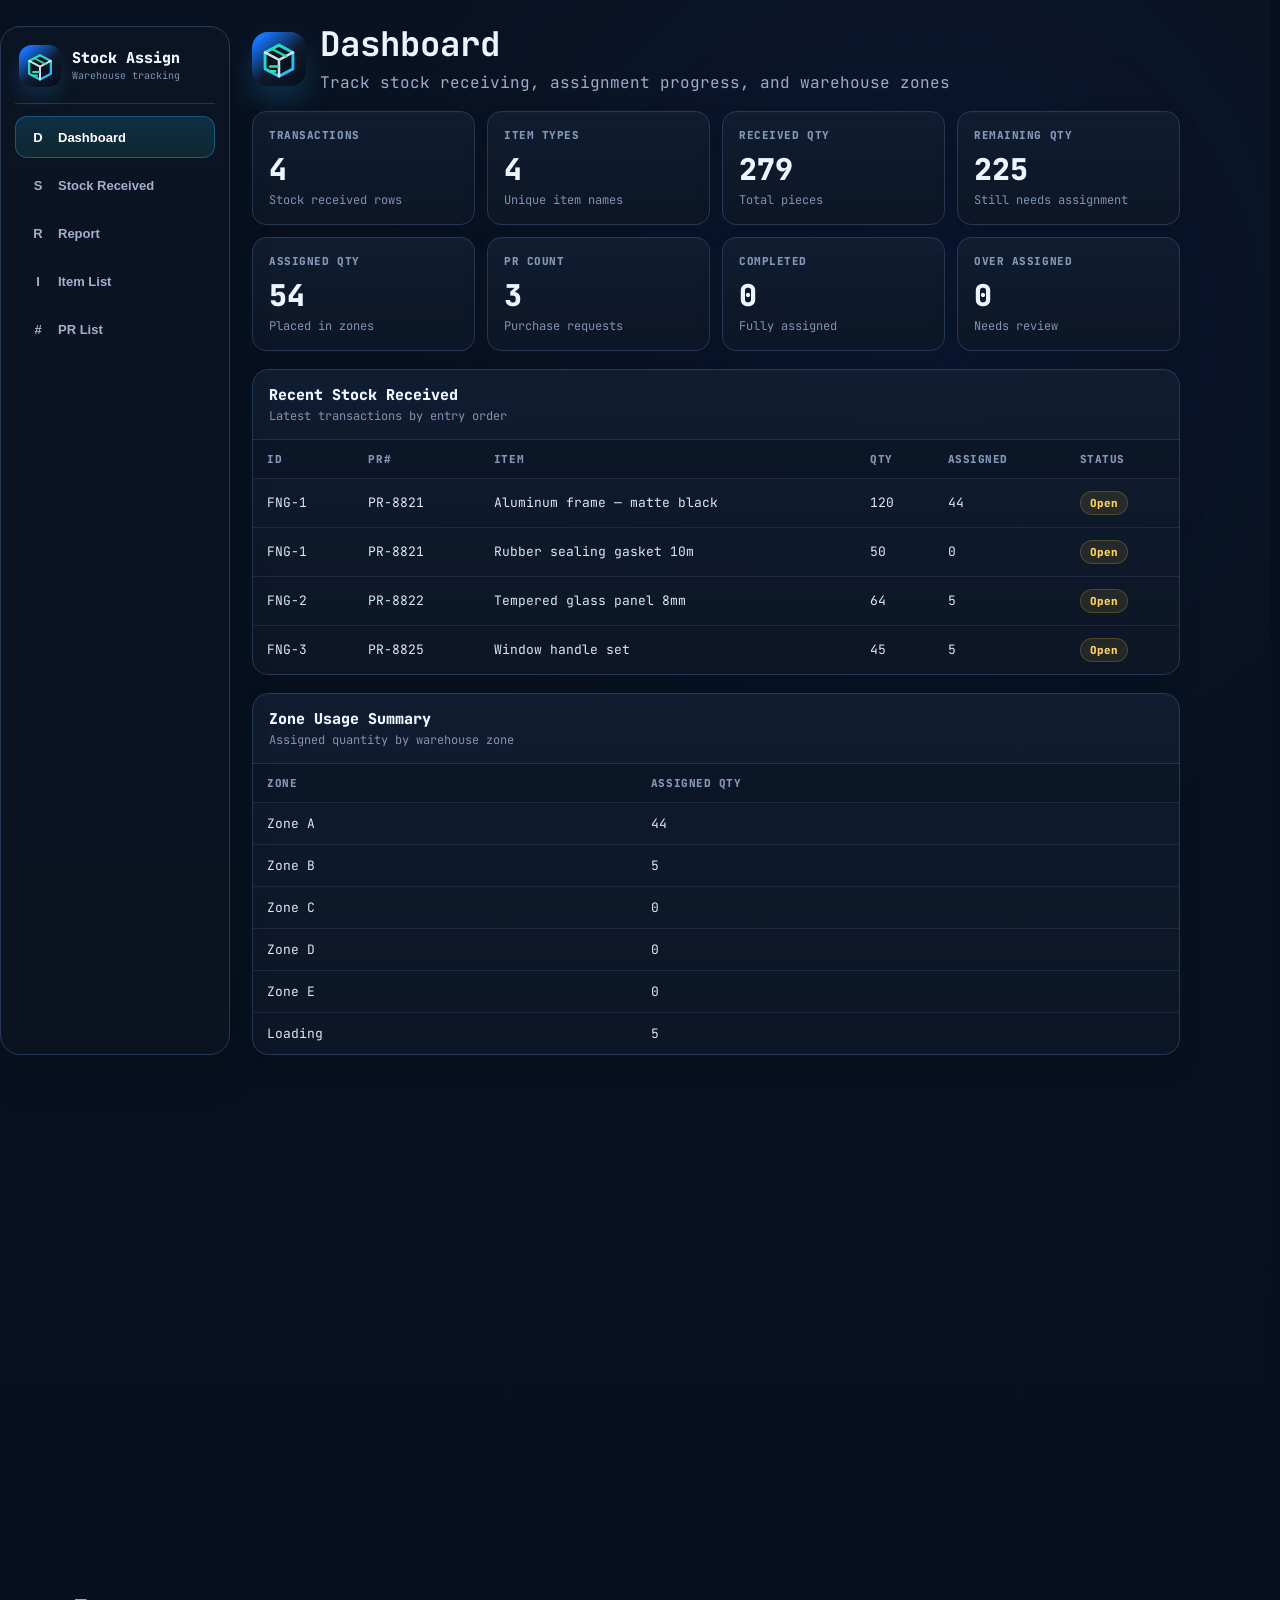
==== commit 73e5c261: "Polish responsive UI controls" ====
--- a/index.html
+++ b/index.html
@@ -54,6 +54,8 @@
             transition: transform 0.3s cubic-bezier(0.34, 1.56, 0.64, 1), opacity 0.3s ease-in-out;
             transform: scale(0.92);
             opacity: 0;
+            overflow-y: auto;
+            overscroll-behavior: contain;
         }
         .custom-modal.active .custom-modal-content {
             transform: scale(1);
@@ -242,7 +244,13 @@
             --blue: #1677ff;
         }
 
-        html { background: var(--page-bg); }
+        html {
+            background: var(--page-bg);
+            overflow-y: scroll;
+            scrollbar-gutter: stable;
+            scrollbar-color: #2b405f #07101e;
+            scrollbar-width: thin;
+        }
         html,
         body {
             max-width: 100%;
@@ -255,9 +263,34 @@
                 linear-gradient(180deg, #091222 0%, #07101e 100%);
             min-width: 320px;
         }
+        * {
+            scrollbar-color: #2b405f rgba(7, 16, 30, .72);
+            scrollbar-width: thin;
+        }
+        *::-webkit-scrollbar {
+            width: 10px;
+            height: 10px;
+        }
+        *::-webkit-scrollbar-track {
+            background: rgba(7, 16, 30, .72);
+            border-radius: 999px;
+        }
+        *::-webkit-scrollbar-thumb {
+            background: linear-gradient(180deg, #314766, #223550);
+            border: 2px solid rgba(7, 16, 30, .72);
+            border-radius: 999px;
+        }
+        *::-webkit-scrollbar-thumb:hover {
+            background: linear-gradient(180deg, #3a587f, #2a83ff);
+        }
+        *::-webkit-scrollbar-corner {
+            background: transparent;
+        }
 
         .app-shell {
             width: min(1180px, calc(100% - 48px));
+            max-width: 1180px;
+            min-height: 100vh;
             padding: 26px 0 42px;
             display: flex;
             flex-direction: column;
@@ -267,8 +300,9 @@
             display: grid;
             grid-template-columns: 230px minmax(0, 1fr);
             gap: 22px;
-            align-items: start;
+            align-items: stretch;
             min-width: 0;
+            width: 100%;
         }
         .sidebar {
             position: sticky;
@@ -343,6 +377,7 @@
         .main-panel {
             min-width: 0;
             width: 100%;
+            max-width: 100%;
             display: flex;
             flex-direction: column;
             gap: 22px;
@@ -366,11 +401,14 @@
             white-space: nowrap;
         }
         .view-surface {
+            width: 100%;
             display: flex;
             flex-direction: column;
             gap: 18px;
             min-width: 0;
             max-width: 100%;
+            flex: 1 1 auto;
+            align-self: stretch;
         }
         .view-section.hidden {
             display: none;
@@ -465,6 +503,247 @@
             overflow-x: auto;
             max-width: 100%;
             -webkit-overflow-scrolling: touch;
+            scrollbar-color: #314766 rgba(7, 16, 30, .58);
+            scrollbar-width: thin;
+        }
+        .data-table-wrap::-webkit-scrollbar {
+            height: 8px;
+        }
+        .data-table-wrap::-webkit-scrollbar-track {
+            background: rgba(7, 16, 30, .58);
+            border-radius: 999px;
+        }
+        .data-table-wrap::-webkit-scrollbar-thumb {
+            background: #314766;
+            border: 2px solid rgba(7, 16, 30, .58);
+            border-radius: 999px;
+        }
+        #modal-items-container {
+            min-height: 0;
+            overflow-y: auto;
+            overscroll-behavior: contain;
+            padding-right: 4px;
+        }
+        .modal-shell {
+            overflow: hidden;
+        }
+        .modal-header {
+            display: flex;
+            align-items: flex-start;
+            justify-content: space-between;
+            gap: 16px;
+            border-bottom: 1px solid #23334e;
+            padding-bottom: 14px;
+            flex: 0 0 auto;
+        }
+        .modal-title {
+            color: #f8fafc;
+            font-size: 18px;
+            font-weight: 800;
+            line-height: 1.2;
+            margin: 0;
+        }
+        .modal-kicker {
+            color: #8397b7;
+            font-size: 11px;
+            font-weight: 700;
+            margin-top: 5px;
+        }
+        .modal-badge {
+            min-height: 28px;
+            padding: 0 10px;
+            border-radius: 999px;
+            display: inline-flex;
+            align-items: center;
+            color: #6ff4c8;
+            background: rgba(45, 225, 174, .1);
+            border: 1px solid rgba(45, 225, 174, .22);
+            font-size: 10px;
+            font-weight: 800;
+            white-space: nowrap;
+        }
+        .modal-grid {
+            display: grid;
+            grid-template-columns: repeat(2, minmax(0, 1fr));
+            gap: 12px;
+            flex: 0 0 auto;
+        }
+        .modal-input {
+            width: 100%;
+            height: 44px;
+            border-radius: 12px;
+            border: 1px solid #2b405f;
+            background: linear-gradient(180deg, rgba(14, 26, 44, .98), rgba(8, 18, 32, .98));
+            color: var(--text);
+            padding: 0 14px;
+            outline: none;
+            box-shadow: inset 0 1px rgba(255,255,255,.025);
+            transition: border-color .2s ease, box-shadow .2s ease, background .2s ease;
+        }
+        .modal-input:focus {
+            border-color: #2a83ff;
+            box-shadow: 0 0 0 3px rgba(42,131,255,.16), inset 0 1px rgba(255,255,255,.04);
+        }
+        .modal-pr-summary,
+        .modal-empty-state {
+            border: 1px solid #263853;
+            border-radius: 14px;
+            background: rgba(8, 18, 32, .74);
+            padding: 12px 14px;
+        }
+        .modal-pr-summary {
+            display: flex;
+            justify-content: space-between;
+            gap: 12px;
+            color: #9fb1cc;
+            font-size: 12px;
+            font-weight: 700;
+        }
+        .modal-pr-summary strong {
+            display: block;
+            color: #edf3ff;
+            font-size: 13px;
+            margin-bottom: 3px;
+        }
+        .modal-empty-state {
+            color: #9fb1cc;
+            font-size: 12px;
+            line-height: 1.5;
+        }
+        .modal-empty-state strong {
+            display: block;
+            color: #edf3ff;
+            font-size: 13px;
+            margin-bottom: 4px;
+        }
+        .modal-item-card {
+            border: 1px solid #263853;
+            border-radius: 14px;
+            background: rgba(8, 18, 32, .78);
+            padding: 12px;
+            display: flex;
+            flex-direction: column;
+            gap: 12px;
+        }
+        .modal-item-card.has-error {
+            border-color: rgba(239, 68, 68, .5);
+            box-shadow: 0 0 0 1px rgba(239, 68, 68, .08);
+        }
+        .modal-item-header {
+            display: flex;
+            align-items: center;
+            justify-content: space-between;
+            gap: 12px;
+        }
+        .modal-item-title {
+            color: #edf3ff;
+            font-size: 12px;
+            font-weight: 800;
+        }
+        .modal-item-grid {
+            display: grid;
+            grid-template-columns: minmax(0, 1.5fr) minmax(120px, .75fr) minmax(112px, .75fr);
+            gap: 10px;
+            align-items: end;
+        }
+        .modal-static-value {
+            width: 100%;
+            height: 44px;
+            display: flex;
+            align-items: center;
+            border-radius: 12px;
+            border: 1px solid #243652;
+            background: rgba(2, 6, 23, .72);
+            color: #7f93b1;
+            padding: 0 14px;
+            font-size: 13px;
+            font-weight: 700;
+        }
+        .modal-field-error .form-dropdown-trigger,
+        .modal-input-error {
+            border-color: rgba(239, 68, 68, .72) !important;
+            box-shadow: 0 0 0 3px rgba(239, 68, 68, .12), inset 0 1px rgba(255,255,255,.025) !important;
+        }
+        .modal-error-text {
+            color: #ff8f9c;
+            font-size: 11px;
+            font-weight: 700;
+        }
+        .modal-add-btn,
+        .modal-cancel-btn,
+        .modal-create-btn,
+        .modal-remove-btn {
+            display: inline-flex;
+            align-items: center;
+            justify-content: center;
+            gap: 8px;
+            border-radius: 12px;
+            font-weight: 800;
+            white-space: nowrap;
+            transition: border-color .2s ease, background .2s ease, color .2s ease, box-shadow .2s ease;
+        }
+        .modal-add-btn {
+            width: 100%;
+            min-height: 42px;
+            border: 1px dashed #334760;
+            color: #9fb1cc;
+            background: rgba(11, 20, 35, .56);
+            font-size: 12px;
+        }
+        .modal-add-btn:hover {
+            border-color: #24b7ff;
+            color: #ffffff;
+            background: rgba(36, 183, 255, .08);
+        }
+        .modal-remove-btn {
+            min-height: 30px;
+            padding: 0 10px;
+            border: 1px solid rgba(239, 68, 68, .28);
+            color: #ff8f9c;
+            background: rgba(127, 29, 29, .18);
+            font-size: 11px;
+        }
+        .modal-remove-btn:hover {
+            color: #ffffff;
+            border-color: rgba(239, 68, 68, .54);
+            background: rgba(127, 29, 29, .36);
+        }
+        .modal-footer {
+            position: sticky;
+            bottom: 0;
+            display: flex;
+            justify-content: flex-end;
+            gap: 10px;
+            padding-top: 14px;
+            border-top: 1px solid #23334e;
+            background: linear-gradient(180deg, rgba(15, 23, 42, .84), #0f172a 34%);
+            flex: 0 0 auto;
+            z-index: 5;
+        }
+        .modal-cancel-btn,
+        .modal-create-btn {
+            min-height: 42px;
+            padding: 0 16px;
+            font-size: 13px;
+        }
+        .modal-cancel-btn {
+            border: 1px solid #334760;
+            color: #d9e7ff;
+            background: #0b1423;
+        }
+        .modal-cancel-btn:hover {
+            border-color: #24b7ff;
+            background: #111d31;
+            color: #ffffff;
+        }
+        .modal-create-btn {
+            border: 1px solid rgba(93, 162, 255, .45);
+            color: #ffffff;
+            background: linear-gradient(180deg, #2180ff 0%, #1369e8 100%);
+            box-shadow: 0 10px 20px rgba(0, 91, 255, .18), inset 0 1px rgba(255,255,255,.08);
+        }
+        .modal-create-btn:hover {
+            background: linear-gradient(180deg, #2a8aff 0%, #1974f5 100%);
         }
         .status-pill {
             display: inline-flex;
@@ -497,15 +776,57 @@
             grid-template-columns: repeat(4, minmax(0, 1fr));
             gap: 10px;
         }
+        .field-group {
+            min-width: 0;
+            display: flex;
+            flex-direction: column;
+            gap: 6px;
+        }
+        .field-title {
+            color: #8da0bd;
+            font-size: 11px;
+            font-weight: 800;
+            line-height: 1.2;
+            text-transform: uppercase;
+            letter-spacing: .04em;
+        }
         .filter-control {
             width: 100%;
             height: 44px;
             border-radius: 12px;
             border: 1px solid #2b405f;
-            background: #0b1423;
+            background: linear-gradient(180deg, rgba(14, 26, 44, .98), rgba(8, 18, 32, .98));
             color: var(--text);
-            padding: 0 12px;
+            padding: 0 16px;
             outline: none;
+            box-shadow: inset 0 1px rgba(255,255,255,.025);
+            transition: border-color .2s ease, box-shadow .2s ease, background .2s ease;
+        }
+        .filter-control::placeholder,
+        .search-input::placeholder,
+        .custom-modal input::placeholder,
+        .stock-card input::placeholder {
+            color: #7186a5;
+            opacity: 1;
+            font-weight: 600;
+        }
+        input[type="number"] {
+            appearance: textfield;
+            -moz-appearance: textfield;
+        }
+        input[type="number"]::-webkit-outer-spin-button,
+        input[type="number"]::-webkit-inner-spin-button {
+            -webkit-appearance: none;
+            margin: 0;
+            display: none;
+        }
+        input[type="number"].filter-control,
+        input[type="number"].number-control {
+            padding-left: 16px;
+            padding-right: 16px;
+            background: linear-gradient(180deg, rgba(14, 26, 44, .98), rgba(8, 18, 32, .98));
+            border-color: #2b405f;
+            box-shadow: inset 0 1px rgba(255,255,255,.025);
         }
         select.filter-control,
         .form-select {
@@ -533,20 +854,74 @@
             transition: border-color .2s ease, box-shadow .2s ease;
         }
         .form-select:focus,
-        .filter-control:focus {
+        .filter-control:focus,
+        input[type="number"].number-control:focus {
             border-color: #2a83ff;
-            box-shadow: 0 0 0 3px rgba(42,131,255,.14);
+            box-shadow: 0 0 0 3px rgba(42,131,255,.16), 0 10px 24px rgba(36,183,255,.08), inset 0 1px rgba(255,255,255,.04);
         }
         .filter-control:disabled {
             opacity: .55;
             cursor: not-allowed;
         }
+        .filter-action-btn {
+            width: 100%;
+            height: 44px;
+            border-radius: 12px;
+            padding: 0 16px;
+            display: inline-flex;
+            align-items: center;
+            justify-content: center;
+            gap: 8px;
+            font-size: 13px;
+            font-weight: 800;
+            white-space: nowrap;
+            border: 1px solid transparent;
+            transition: transform .15s ease, border-color .2s ease, background .2s ease, color .2s ease, box-shadow .2s ease;
+        }
+        .report-filters > .filter-action-btn {
+            align-self: end;
+        }
+        .filter-action-btn:focus-visible {
+            outline: none;
+            box-shadow: 0 0 0 3px rgba(42,131,255,.18);
+        }
+        .filter-action-btn.primary {
+            background: linear-gradient(180deg, #2de1ae 0%, #22c997 100%);
+            border-color: rgba(89, 241, 193, .38);
+            color: #061811;
+            box-shadow: 0 10px 20px rgba(45, 225, 174, .12), inset 0 1px rgba(255,255,255,.18);
+        }
+        .filter-action-btn.primary:hover {
+            background: linear-gradient(180deg, #38edba 0%, #28d5a1 100%);
+            border-color: rgba(111, 244, 200, .55);
+        }
+        .filter-action-btn.secondary {
+            background: rgba(11, 20, 35, .86);
+            border-color: #2b405f;
+            color: #d9e7ff;
+            box-shadow: inset 0 1px rgba(255,255,255,.025);
+        }
+        .filter-action-btn.secondary:hover {
+            background: #111d31;
+            border-color: #24b7ff;
+            color: #ffffff;
+        }
+        .filter-action-icon {
+            width: 17px;
+            height: 17px;
+            stroke: currentColor;
+            stroke-width: 2.25;
+            fill: none;
+            flex: 0 0 auto;
+        }
 
         .page-header {
+            width: 100%;
             display: flex;
             justify-content: space-between;
             align-items: flex-start;
             gap: 24px;
+            min-height: 58px;
         }
         .brand-lockup {
             display: flex;
@@ -563,17 +938,17 @@
         }
         .page-heading h1 {
             margin: 0;
-            font-size: clamp(28px, 3vw, 42px);
+            font-size: 34px;
             line-height: 1.05;
             font-weight: 700;
-            letter-spacing: -0.035em;
+            letter-spacing: 0;
             color: var(--text);
         }
         .page-heading p {
             margin: 10px 0 0;
             color: #9bacC6;
             font-size: 16px;
-            letter-spacing: -0.02em;
+            letter-spacing: 0;
         }
         .new-transaction-btn {
             min-height: 58px;
@@ -660,9 +1035,8 @@
             outline: none;
             box-shadow: inset 0 1px rgba(255,255,255,.025);
             transition: border-color .2s, box-shadow .2s;
-            letter-spacing: -0.015em;
-        }
-        .search-input::placeholder { color: #6e82a1; }
+            letter-spacing: 0;
+        }
         .search-input:focus {
             border-color: #2a83ff;
             box-shadow: 0 0 0 3px rgba(42,131,255,.12);
@@ -909,13 +1283,32 @@
             .sidebar { display: none; }
             .main-panel { gap: 14px; }
             .topbar-nav {
-                display: flex;
+                display: grid;
+                grid-template-columns: repeat(5, minmax(0, 1fr));
+                gap: 5px;
                 width: 100%;
+                overflow-x: visible;
+                padding: 6px;
+                border-radius: 18px;
             }
             .topbar-nav .nav-btn {
-                min-height: 38px;
-                padding: 0 10px;
-                font-size: 12px;
+                width: 100%;
+                min-height: 54px;
+                padding: 6px 3px;
+                border-radius: 13px;
+                flex-direction: column;
+                justify-content: center;
+                gap: 4px;
+                font-size: 10px;
+                line-height: 1.1;
+                text-align: center;
+                white-space: normal;
+            }
+            .topbar-nav .nav-icon {
+                width: 100%;
+                flex-basis: auto;
+                font-size: 14px;
+                line-height: 1;
             }
             .view-surface { gap: 14px; }
             .stat-grid { grid-template-columns: repeat(2, minmax(0, 1fr)); gap: 9px; }
@@ -927,6 +1320,33 @@
             .data-table th,
             .data-table td { padding: 10px 12px; }
             .report-filters { grid-template-columns: 1fr; gap: 8px; }
+            .modal-header {
+                gap: 10px;
+            }
+            .modal-title {
+                font-size: 16px;
+            }
+            .modal-badge {
+                display: none;
+            }
+            .modal-grid,
+            .modal-item-grid {
+                grid-template-columns: 1fr;
+            }
+            .modal-pr-summary {
+                flex-direction: column;
+            }
+            .modal-pr-summary .text-right {
+                text-align: left;
+            }
+            .modal-footer {
+                display: grid;
+                grid-template-columns: 1fr;
+            }
+            .modal-cancel-btn,
+            .modal-create-btn {
+                width: 100%;
+            }
             .page-header { align-items: center; gap: 12px; }
             .brand-lockup { gap: 10px; }
             .app-logo { width: 44px; height: 44px; border-radius: 14px; }
@@ -1044,6 +1464,18 @@
 
         @media (max-width: 370px) {
             .app-shell { width: calc(100% - 18px); }
+            .topbar-nav {
+                gap: 4px;
+                padding: 5px;
+            }
+            .topbar-nav .nav-btn {
+                min-height: 50px;
+                padding: 5px 2px;
+                font-size: 9px;
+            }
+            .topbar-nav .nav-icon {
+                font-size: 13px;
+            }
             .action-toolbar { gap: 6px; padding: 7px; }
             .toolbar-new-btn { padding: 0 9px; }
             .new-fng-label { font-size: 11px; }
@@ -1128,39 +1560,46 @@
 
     <!-- Modal for New Transaction -->
     <div id="new-modal" class="custom-modal fixed inset-0 bg-slate-950/80 backdrop-blur-md hidden items-center justify-center p-4 z-50 opacity-0 pointer-events-none">
-        <div class="custom-modal-content bg-slate-900 border border-slate-800 rounded-2xl p-5 sm:p-6 w-full max-w-xl shadow-2xl space-y-4 max-h-[90vh] flex flex-col">
-            <div class="flex items-center justify-between border-b border-slate-800 pb-3">
-                <h2 class="text-lg font-bold text-slate-100">Add New Received Transaction</h2>
-                <span class="text-xs text-slate-400">Shared ID Header</span>
+        <div class="custom-modal-content modal-shell bg-slate-900 border border-slate-800 rounded-2xl p-5 sm:p-6 w-full max-w-2xl shadow-2xl space-y-4 max-h-[90vh] flex flex-col">
+            <div class="modal-header">
+                <div>
+                    <h2 class="modal-title">Add New Received Transaction</h2>
+                    <div class="modal-kicker">Create one FNG receiving record with one or more PR items</div>
+                </div>
+                <span class="modal-badge">Receiving</span>
             </div>
 
             <!-- Shared ID Header Inputs (ID & PR#) -->
-            <div class="grid grid-cols-1 sm:grid-cols-2 gap-3">
-                <div>
-                    <label class="text-xs text-slate-400 block mb-1">Transaction ID (e.g. FNG-1)</label>
-                    <input type="text" id="new-id-input" class="w-full bg-slate-950 border border-slate-700/80 rounded-xl px-3 py-2 text-slate-100 focus:outline-none focus:border-blue-500 focus:ring-2 focus:ring-blue-500/20 transition-all font-semibold" placeholder="FNG-1">
+            <div class="modal-grid">
+                <div class="field-group">
+                    <label class="field-title" for="new-id-input">Transaction ID</label>
+                    <input type="text" id="new-id-input" class="modal-input font-semibold" placeholder="e.g. FNG-1">
                 </div>
-                <div>
-                    <label class="text-xs text-slate-400 block mb-1">PR# (Purchase Req)</label>
+                <div class="field-group">
+                    <label class="field-title" for="new-pr-input">PR Number</label>
                     <div id="new-pr-dropdown"></div>
                 </div>
             </div>
 
             <!-- Dynamic Items Container inside Modal -->
-            <div class="space-y-3 pr-1 flex-none" id="modal-items-container">
+            <div class="space-y-3 pr-1 flex-1 min-h-0" id="modal-items-container">
                 <!-- Dynamically populated item rows -->
             </div>
 
             <!-- Add Row Button -->
             <div>
-                <button onclick="createRipple(event); addModalItemRow()" class="ripple-btn w-full py-2 border border-dashed border-slate-700 hover:border-blue-500/60 rounded-xl text-slate-400 hover:text-blue-400 text-xs font-semibold transition-all flex items-center justify-center space-x-1">
-                    <span>+ Add Another Item to this ID</span>
+                <button onclick="createRipple(event); addModalItemRow()" class="ripple-btn modal-add-btn">
+                    <svg class="filter-action-icon" viewBox="0 0 24 24" aria-hidden="true"><path d="M12 5v14"></path><path d="M5 12h14"></path></svg>
+                    <span>Add Another Item</span>
                 </button>
             </div>
 
-            <div class="flex justify-end space-x-3 pt-3 border-t border-slate-800">
-                <button onclick="createRipple(event); closeNewModal()" class="ripple-btn px-4 py-2 rounded-xl border border-slate-700 hover:bg-slate-800 text-slate-300 text-sm transition-all">Cancel</button>
-                <button onclick="createRipple(event); createNewTransactions()" class="ripple-btn px-4 py-2 rounded-xl bg-blue-600 hover:bg-blue-500 text-white text-sm font-semibold transition-all shadow-md shadow-blue-900/30">Create Transactions</button>
+            <div class="modal-footer">
+                <button onclick="createRipple(event); closeNewModal()" class="ripple-btn modal-cancel-btn">Cancel</button>
+                <button onclick="createRipple(event); createNewTransactions()" class="ripple-btn modal-create-btn">
+                    <svg class="filter-action-icon" viewBox="0 0 24 24" aria-hidden="true"><path d="M20 6 9 17l-5-5"></path></svg>
+                    <span>Create Transactions</span>
+                </button>
             </div>
         </div>
     </div>
@@ -1641,6 +2080,32 @@
             renderSecondaryViews();
         }
 
+        function confirmRemoveMasterItem(itemId) {
+            const item = masterItems.find(masterItem => masterItem.id === itemId);
+            if (!item) return;
+
+            const prUsage = purchaseRequests.filter(pr => pr.items.some(line => line.itemId === itemId)).length;
+            const stockUsage = inventory.filter(stock => stock.itemId === itemId || stock.item.toLowerCase() === item.name.toLowerCase()).length;
+
+            if (prUsage > 0 || stockUsage > 0) {
+                showAlertModal(
+                    `This item is used in ${prUsage} PR record${prUsage === 1 ? '' : 's'} and ${stockUsage} stock received record${stockUsage === 1 ? '' : 's'}. Remove those records first.`,
+                    'Cannot Remove Item'
+                );
+                return;
+            }
+
+            showConfirmDialog(
+                'Remove Item Master',
+                `Are you sure you want to remove "${item.name}" from Item Master?`,
+                () => {
+                    masterItems = masterItems.filter(masterItem => masterItem.id !== itemId);
+                    saveMasterItems();
+                    renderSecondaryViews();
+                }
+            );
+        }
+
         function createPurchaseRequest() {
             const prInput = document.getElementById('pr-id-input');
             const itemSelect = document.getElementById('pr-item-select');
@@ -1685,6 +2150,31 @@
             if (prInput) prInput.value = '';
             if (qtyInput) qtyInput.value = '';
             renderSecondaryViews();
+        }
+
+        function confirmRemovePurchaseRequest(prId) {
+            const receivedCount = inventory.filter(item => (item.pr || '') === prId).length;
+            if (receivedCount > 0) {
+                showAlertModal(
+                    `This PR has ${receivedCount} stock received record${receivedCount === 1 ? '' : 's'}. Remove those stock received records first.`,
+                    'Cannot Remove PR'
+                );
+                return;
+            }
+
+            const pr = purchaseRequests.find(request => request.id === prId);
+            if (!pr) return;
+
+            showConfirmDialog(
+                'Remove Purchase Request',
+                `Are you sure you want to remove PR "${pr.id}"?`,
+                () => {
+                    purchaseRequests = purchaseRequests.filter(request => request.id !== prId);
+                    savePurchaseRequests();
+                    renderSecondaryViews();
+                    renderInventory();
+                }
+            );
         }
 
         // Ripple Effect Click Transition
@@ -1907,10 +2397,22 @@
                         </button>
                     </div>
                     <div class="p-4 report-filters">
-                        ${renderCustomFormDropdown('report-pr-filter', reportFilters.pr, [{ value: '', label: 'All PR#' }, ...prOptions.map(pr => ({ value: pr, label: pr }))], 'selectReportDropdown', 'All PR#', "'pr'")}
-                        ${renderCustomFormDropdown('report-zone-filter', reportFilters.zone, [{ value: '', label: 'All Zones' }, ...validZones.map(zone => ({ value: zone, label: zone === 'Loading' ? 'Loading' : `Zone ${zone}` }))], 'selectReportDropdown', 'All Zones', "'zone'")}
-                        ${renderCustomFormDropdown('report-status-filter', reportFilters.status, [{ value: '', label: 'All Status' }, ...['Open', 'Complete', 'Over-assigned'].map(status => ({ value: status, label: status }))], 'selectReportDropdown', 'All Status', "'status'")}
-                        <button onclick="createRipple(event); reportFilters = { pr: '', zone: '', status: '' }; renderReport()" class="ripple-btn filter-control">Reset Filters</button>
+                        <div class="field-group">
+                            <label class="field-title" for="report-pr-filter">PR Number</label>
+                            ${renderCustomFormDropdown('report-pr-filter', reportFilters.pr, [{ value: '', label: 'All PR#' }, ...prOptions.map(pr => ({ value: pr, label: pr }))], 'selectReportDropdown', 'All PR#', "'pr'")}
+                        </div>
+                        <div class="field-group">
+                            <label class="field-title" for="report-zone-filter">Zone</label>
+                            ${renderCustomFormDropdown('report-zone-filter', reportFilters.zone, [{ value: '', label: 'All Zones' }, ...validZones.map(zone => ({ value: zone, label: zone === 'Loading' ? 'Loading' : `Zone ${zone}` }))], 'selectReportDropdown', 'All Zones', "'zone'")}
+                        </div>
+                        <div class="field-group">
+                            <label class="field-title" for="report-status-filter">Status</label>
+                            ${renderCustomFormDropdown('report-status-filter', reportFilters.status, [{ value: '', label: 'All Status' }, ...['Open', 'Complete', 'Over-assigned'].map(status => ({ value: status, label: status }))], 'selectReportDropdown', 'All Status', "'status'")}
+                        </div>
+                        <button onclick="createRipple(event); reportFilters = { pr: '', zone: '', status: '' }; renderReport()" class="ripple-btn filter-action-btn secondary" aria-label="Reset filters">
+                            <svg class="filter-action-icon" viewBox="0 0 24 24" aria-hidden="true"><path d="M3 12a9 9 0 1 0 3-6.7"></path><path d="M3 4v6h6"></path></svg>
+                            <span>Reset Filters</span>
+                        </button>
                     </div>
                 </div>
                 <div class="stat-grid">
@@ -1949,6 +2451,9 @@
                     <td>${escapeHtml(stock ? stock.received : 0)}</td>
                     <td>${escapeHtml(stock ? stock.remaining : 0)}</td>
                     <td>${statusPill(stock ? stock.status : 'Open')}</td>
+                    <td>
+                        <button onclick="createRipple(event); confirmRemoveMasterItem('${jsString(item.id)}')" class="ripple-btn remove-btn text-red-400 hover:text-red-300 bg-red-950/40 hover:bg-red-950 rounded border border-red-900/50 transition-all text-center">Remove</button>
+                    </td>
                 </tr>
                 `;
             }).join('');
@@ -1963,12 +2468,30 @@
                         </div>
                     </div>
                     <div class="p-4 report-filters">
-                        <input id="item-name-input" class="filter-control" placeholder="Item name">
-                        <input id="item-sku-input" class="filter-control" placeholder="SKU / item code">
-                        <input id="item-unit-input" class="filter-control" value="pcs" placeholder="Unit">
-                        <input id="item-category-input" class="filter-control" placeholder="Category">
-                        ${renderCustomFormDropdown('item-type-input', 'Single', [{ value: 'Single', label: 'Single item' }, { value: 'Set', label: 'Set item' }], 'selectItemTypeDropdown', 'Single item')}
-                        <input id="item-parts-input" type="number" min="1" class="filter-control" value="1" placeholder="Parts per set" disabled>
+                        <div class="field-group">
+                            <label class="field-title" for="item-name-input">Item Name</label>
+                            <input id="item-name-input" class="filter-control" placeholder="Enter item name">
+                        </div>
+                        <div class="field-group">
+                            <label class="field-title" for="item-sku-input">SKU / Item Code</label>
+                            <input id="item-sku-input" class="filter-control" placeholder="Enter SKU or code">
+                        </div>
+                        <div class="field-group">
+                            <label class="field-title" for="item-unit-input">Unit</label>
+                            <input id="item-unit-input" class="filter-control" value="pcs" placeholder="Enter unit">
+                        </div>
+                        <div class="field-group">
+                            <label class="field-title" for="item-category-input">Category</label>
+                            <input id="item-category-input" class="filter-control" placeholder="Enter category">
+                        </div>
+                        <div class="field-group">
+                            <label class="field-title" for="item-type-input">Item Type</label>
+                            ${renderCustomFormDropdown('item-type-input', 'Single', [{ value: 'Single', label: 'Single item' }, { value: 'Set', label: 'Set item' }], 'selectItemTypeDropdown', 'Single item')}
+                        </div>
+                        <div class="field-group">
+                            <label class="field-title" for="item-parts-input">Parts Per Set</label>
+                            <input id="item-parts-input" type="number" min="1" class="filter-control" value="1" placeholder="Enter parts">
+                        </div>
                     </div>
                     <div class="px-4 pb-4">
                         <button onclick="createRipple(event); createMasterItem()" class="ripple-btn new-transaction-btn toolbar-new-btn">
@@ -1986,8 +2509,8 @@
                     </div>
                     <div class="data-table-wrap">
                         <table class="data-table">
-                            <thead><tr><th>Item</th><th>SKU</th><th>Unit</th><th>Category</th><th>Type</th><th>Parts</th><th>PR Sets</th><th>Received Sets</th><th>Remaining Sets</th><th>Status</th></tr></thead>
-                            <tbody>${itemRows || '<tr><td colspan="10">No items yet.</td></tr>'}</tbody>
+                            <thead><tr><th>Item</th><th>SKU</th><th>Unit</th><th>Category</th><th>Type</th><th>Parts</th><th>PR Sets</th><th>Received Sets</th><th>Remaining Sets</th><th>Status</th><th>Action</th></tr></thead>
+                            <tbody>${itemRows || '<tr><td colspan="11">No items yet.</td></tr>'}</tbody>
                         </table>
                     </div>
                 </div>
@@ -2009,6 +2532,9 @@
                     <td>${escapeHtml(row.remaining)}</td>
                     <td>${escapeHtml(row.createdAt)}</td>
                     <td>${statusPill(row.status)}</td>
+                    <td>
+                        <button onclick="createRipple(event); confirmRemovePurchaseRequest('${jsString(row.pr)}')" class="ripple-btn remove-btn text-red-400 hover:text-red-300 bg-red-950/40 hover:bg-red-950 rounded border border-red-900/50 transition-all text-center">Remove</button>
+                    </td>
                 </tr>
             `).join('');
 
@@ -2022,10 +2548,22 @@
                         </div>
                     </div>
                     <div class="p-4 report-filters">
-                        <input id="pr-id-input" class="filter-control" placeholder="PR number">
-                        ${renderCustomFormDropdown('pr-item-select', '', [{ value: '', label: 'Select item' }, ...masterItems.map(item => ({ value: item.id, label: `${item.name} (${item.sku})` }))], 'selectFormDropdown', 'Select item')}
-                        <input id="pr-qty-input" type="number" class="filter-control" placeholder="Requested qty">
-                        <button onclick="createRipple(event); createPurchaseRequest()" class="ripple-btn filter-control">Create PR</button>
+                        <div class="field-group">
+                            <label class="field-title" for="pr-id-input">PR Number</label>
+                            <input id="pr-id-input" class="filter-control" placeholder="Enter PR number">
+                        </div>
+                        <div class="field-group">
+                            <label class="field-title" for="pr-item-select">Item</label>
+                            ${renderCustomFormDropdown('pr-item-select', '', [{ value: '', label: 'Select item' }, ...masterItems.map(item => ({ value: item.id, label: `${item.name} (${item.sku})` }))], 'selectFormDropdown', 'Select item')}
+                        </div>
+                        <div class="field-group">
+                            <label class="field-title" for="pr-qty-input">Requested Qty</label>
+                            <input id="pr-qty-input" type="number" class="filter-control" placeholder="Enter quantity">
+                        </div>
+                        <button onclick="createRipple(event); createPurchaseRequest()" class="ripple-btn filter-action-btn primary" aria-label="Create PR">
+                            <svg class="filter-action-icon" viewBox="0 0 24 24" aria-hidden="true"><path d="M12 5v14"></path><path d="M5 12h14"></path></svg>
+                            <span>Create PR</span>
+                        </button>
                     </div>
                 </div>
                 <div class="data-panel">
@@ -2037,8 +2575,8 @@
                     </div>
                     <div class="data-table-wrap">
                         <table class="data-table">
-                            <thead><tr><th>PR#</th><th>Items</th><th>Requested</th><th>Received</th><th>Assigned</th><th>Remaining</th><th>Date</th><th>Status</th></tr></thead>
-                            <tbody>${rowHtml || '<tr><td colspan="8">No PR records yet.</td></tr>'}</tbody>
+                            <thead><tr><th>PR#</th><th>Items</th><th>Requested</th><th>Received</th><th>Assigned</th><th>Remaining</th><th>Date</th><th>Status</th><th>Action</th></tr></thead>
+                            <tbody>${rowHtml || '<tr><td colspan="9">No PR records yet.</td></tr>'}</tbody>
                         </table>
                     </div>
                 </div>
@@ -2610,7 +3148,7 @@
                             <div class="sm:col-span-5 space-y-1">
                                 <label class="text-[11px] font-semibold text-slate-400 block">Qty</label>
                                 <div class="flex items-center space-x-2">
-                                    <input type="number" id="qty-input-${index}" value="${item.tempQty !== undefined && item.tempQty !== '' ? item.tempQty : (remaining > 0 ? remaining : 0)}" oninput="updateTemp(${index}, 'qty', this.value)" onkeydown="handleKeyDown(event, ${index})" class="w-full bg-slate-900 border border-slate-700/80 hover:border-slate-600 focus:border-blue-500 rounded-xl px-3.5 py-2.5 text-slate-100 text-xs sm:text-sm focus:outline-none focus:ring-2 focus:ring-blue-500/20 transition-all shadow-inner font-semibold text-emerald-400">
+                                    <input type="number" id="qty-input-${index}" value="${item.tempQty !== undefined && item.tempQty !== '' ? item.tempQty : (remaining > 0 ? remaining : 0)}" oninput="updateTemp(${index}, 'qty', this.value)" onkeydown="handleKeyDown(event, ${index})" class="number-control w-full bg-slate-900 border border-slate-700/80 hover:border-slate-600 focus:border-blue-500 rounded-xl px-4 py-2.5 text-slate-100 text-xs sm:text-sm focus:outline-none focus:ring-2 focus:ring-blue-500/20 transition-all shadow-inner font-semibold text-emerald-400">
                                     <button onclick="createRipple(event); addLocation(${index})" class="ripple-btn px-4 py-2.5 bg-blue-600 hover:bg-blue-500 border border-blue-500/50 rounded-xl flex items-center justify-center text-white font-semibold text-xs sm:text-sm transition-all shadow-md shadow-blue-900/30 whitespace-nowrap flex-shrink-0">
                                         <span>✓ Save</span>
                                     </button>
@@ -2837,6 +3375,14 @@
         function addModalItemRow() {
             const selectedPr = document.getElementById('new-pr-input').value;
             const prItems = getPrItemsForReceiving(selectedPr);
+            if (purchaseRequests.length === 0) {
+                showAlertModal("Create a PR in PR List before receiving stock.", "PR Required");
+                return;
+            }
+            if (prItems.length === 0) {
+                showAlertModal("This PR has no items. Add items in PR List first.", "No PR Items");
+                return;
+            }
             const firstItem = prItems[0];
             modalRows.push({
                 itemId: firstItem ? firstItem.itemId : '',
@@ -2863,7 +3409,14 @@
         }
 
         function updateModalRow(index, field, value) {
+            if (!modalRows[index]) return;
             modalRows[index][field] = value;
+            if (modalRows[index].errors) {
+                delete modalRows[index].errors[field === 'qty' ? 'qty' : 'item'];
+                if (Object.keys(modalRows[index].errors).length === 0) {
+                    delete modalRows[index].errors;
+                }
+            }
         }
 
         function renderNewPrOptions() {
@@ -2921,43 +3474,85 @@
             const container = document.getElementById('modal-items-container');
             const selectedPr = document.getElementById('new-pr-input').value;
             const prItems = getPrItemsForReceiving(selectedPr);
+            const selectedPrRecord = purchaseRequests.find(request => request.id === selectedPr);
 
             if (purchaseRequests.length === 0) {
-                container.innerHTML = '<div class="bg-slate-950/50 border border-slate-800 p-3 rounded-xl text-xs text-slate-400">Create a PR in PR List before receiving stock.</div>';
+                container.innerHTML = `
+                    <div class="modal-empty-state">
+                        <strong>No purchase requests yet</strong>
+                        Create a PR in PR List before receiving stock.
+                    </div>
+                `;
                 return;
             }
 
             if (prItems.length === 0) {
-                container.innerHTML = '<div class="bg-slate-950/50 border border-slate-800 p-3 rounded-xl text-xs text-slate-400">This PR has no items. Add items in PR List first.</div>';
+                container.innerHTML = `
+                    <div class="modal-empty-state">
+                        <strong>No items in this PR</strong>
+                        Add items in PR List first, then return to receiving.
+                    </div>
+                `;
                 return;
             }
 
-            container.innerHTML = modalRows.map((row, idx) => {
+            const requestedSets = prItems.reduce((sum, line) => sum + (Number.parseInt(line.qty || 0, 10) || 0), 0);
+            const receivedSets = prItems.reduce((sum, line) => sum + getReceivedSetsForPrLine(selectedPr, line), 0);
+            const summaryHtml = `
+                <div class="modal-pr-summary">
+                    <div>
+                        <strong>${escapeHtml(selectedPrRecord?.id || selectedPr)}</strong>
+                        ${escapeHtml(prItems.length)} PR item${prItems.length === 1 ? '' : 's'} selected
+                    </div>
+                    <div class="text-right">
+                        <strong>${escapeHtml(receivedSets)} / ${escapeHtml(requestedSets)}</strong>
+                        received sets
+                    </div>
+                </div>
+            `;
+
+            const rowHtml = modalRows.map((row, idx) => {
                 const selectedLine = getReceivingLine(selectedPr, row.itemId) || prItems[0];
                 const partsPerSet = Number.parseInt(selectedLine?.partsPerSet || 1, 10) || 1;
+                const rowErrors = row.errors || {};
+                const itemError = Boolean(rowErrors.item);
+                const qtyError = Boolean(rowErrors.qty);
+                const requestedQty = selectedLine ? Number.parseInt(selectedLine.qty || 0, 10) || 0 : 0;
+                const receivedQty = selectedLine ? getReceivedSetsForPrLine(selectedPr, selectedLine) : 0;
+                const remainingQty = requestedQty - receivedQty;
 
                 return `
-                <div class="bg-slate-950/50 border border-slate-800 p-3 rounded-xl space-y-2.5 relative group">
-                    <div class="flex items-center justify-between">
-                        <span class="text-[11px] font-semibold text-slate-400">Item #${idx + 1}</span>
-                        <button onclick="createRipple(event); confirmRemoveModalItem(${idx})" class="ripple-btn text-red-400 hover:text-red-300 text-xs">Remove Item</button>
+                <div class="modal-item-card ${itemError || qtyError ? 'has-error' : ''}">
+                    <div class="modal-item-header">
+                        <div>
+                            <div class="modal-item-title">Item #${idx + 1}</div>
+                            <div class="modal-kicker">PR remaining: ${escapeHtml(remainingQty)}</div>
+                        </div>
+                        <button onclick="createRipple(event); confirmRemoveModalItem(${idx})" class="ripple-btn modal-remove-btn">Remove</button>
                     </div>
-                    <div class="grid grid-cols-1 sm:grid-cols-12 gap-2">
-                        <div class="sm:col-span-6">
+                    <div class="modal-item-grid">
+                        <div class="field-group ${itemError ? 'modal-field-error' : ''}">
+                            <label class="field-title" for="modal-item-${idx}">Item</label>
                             ${renderCustomFormDropdown(`modal-item-${idx}`, row.itemId, prItems.map(item => ({ value: item.itemId, label: `${item.itemName} - PR qty ${item.qty}` })), 'selectModalItemDropdown', 'Select item', String(idx))}
+                            ${itemError ? '<div class="modal-error-text">Select an item.</div>' : ''}
                         </div>
-                        <div class="sm:col-span-3">
+                        <div class="field-group">
+                            <label class="field-title" for="modal-part-${idx}">Part</label>
                             ${partsPerSet > 1 ? `
                                 ${renderCustomFormDropdown(`modal-part-${idx}`, row.partLabel || `1/${partsPerSet}`, getPartLabels(partsPerSet).map(part => ({ value: part, label: `Part ${part}` })), 'selectModalPartDropdown', 'Select part', String(idx))}
-                            ` : '<div class="w-full bg-slate-950 border border-slate-800 rounded-xl px-3 py-2 text-slate-500 text-xs sm:text-sm">Single</div>'}
+                            ` : '<div class="modal-static-value">Single</div>'}
                         </div>
-                        <div class="sm:col-span-3">
-                            <input type="number" value="${row.qty}" oninput="updateModalRow(${idx}, 'qty', this.value)" class="w-full bg-slate-950 border border-slate-700/80 rounded-xl px-3 py-2 text-slate-100 text-xs sm:text-sm focus:outline-none focus:border-blue-500 transition-all" placeholder="Qty">
+                        <div class="field-group">
+                            <label class="field-title">Received Qty</label>
+                            <input type="number" value="${row.qty}" oninput="updateModalRow(${idx}, 'qty', this.value)" class="modal-input number-control ${qtyError ? 'modal-input-error' : ''}" placeholder="Enter qty">
+                            ${qtyError ? '<div class="modal-error-text">Enter a quantity above 0.</div>' : ''}
                         </div>
                     </div>
                 </div>
                 `;
             }).join('');
+
+            container.innerHTML = summaryHtml + rowHtml;
         }
 
         function createNewTransactions() {
@@ -2974,10 +3569,24 @@
                 return;
             }
 
-            const validRows = modalRows.filter(r => r.itemId && !isNaN(parseInt(r.qty)) && parseInt(r.qty) > 0);
-
-            if (validRows.length === 0) {
-                showAlertModal("Please select at least one PR item with a valid received quantity.");
+            let hasInvalidRows = false;
+            modalRows.forEach(row => {
+                const qty = Number.parseInt(row.qty, 10);
+                const errors = {};
+                if (!row.itemId) errors.item = true;
+                if (Number.isNaN(qty) || qty <= 0) errors.qty = true;
+
+                if (Object.keys(errors).length > 0) {
+                    row.errors = errors;
+                    hasInvalidRows = true;
+                } else {
+                    delete row.errors;
+                }
+            });
+
+            if (hasInvalidRows) {
+                renderModalItemRows();
+                showAlertModal("Please fix the highlighted item rows before creating transactions.", "Check Items");
                 return;
             }
 
@@ -2985,7 +3594,7 @@
 
             const creationTimestamp = getCurrentFormattedDateTime();
 
-            validRows.reverse().forEach(row => {
+            [...modalRows].reverse().forEach(row => {
                 const selectedLine = getReceivingLine(pr, row.itemId);
                 const partsPerSet = Number.parseInt(selectedLine?.partsPerSet || 1, 10) || 1;
                 const partLabel = partsPerSet > 1 ? (row.partLabel || `1/${partsPerSet}`) : '';
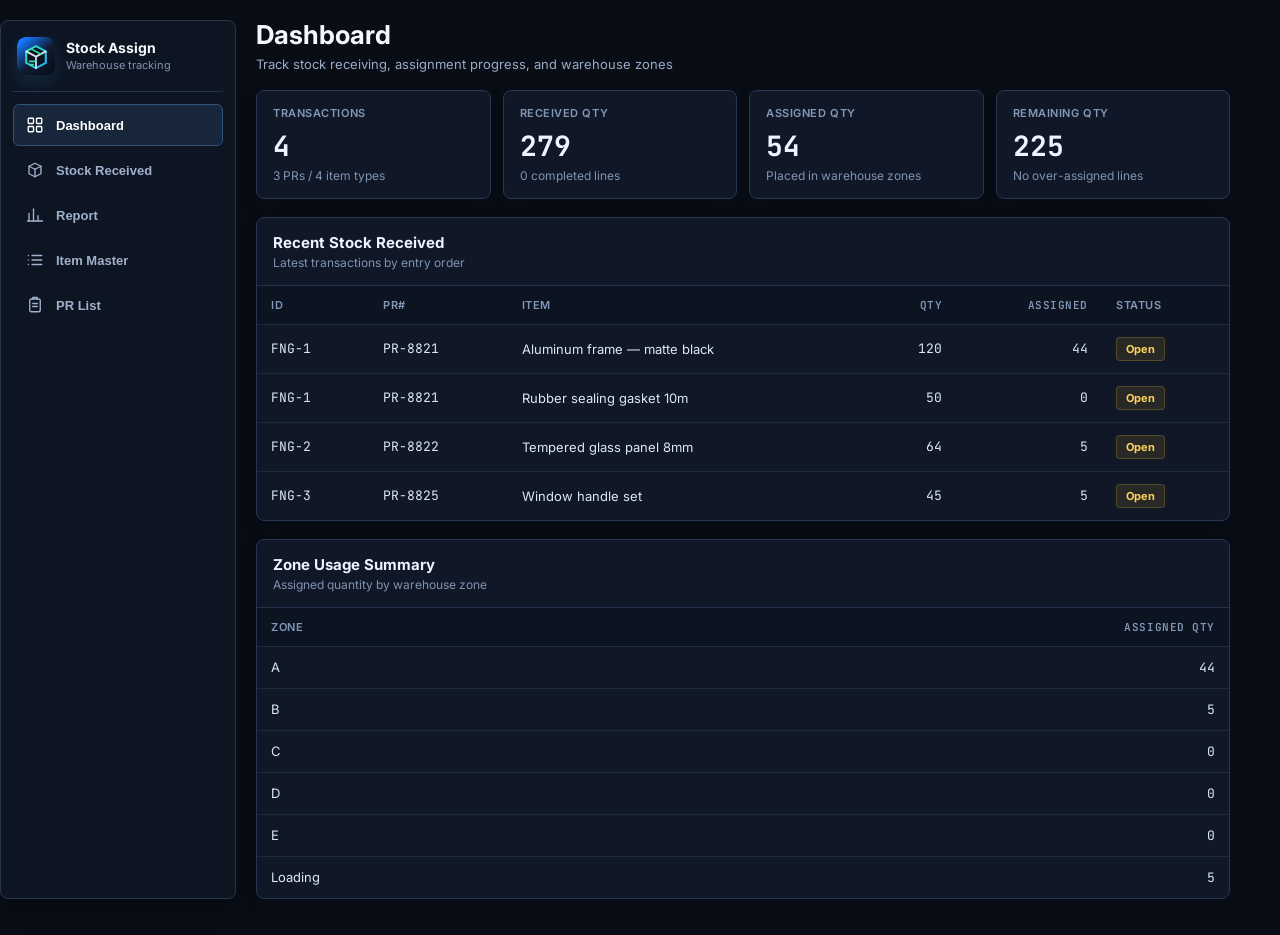
==== commit 339ee1e4: "Upgrade warehouse UI and data model" ====
--- a/index.html
+++ b/index.html
@@ -3,20 +3,22 @@
 <head>
     <meta charset="UTF-8">
     <meta name="viewport" content="width=device-width, initial-scale=1.0, maximum-scale=1.0, user-scalable=no">
-    <title>Stock Received - Multi-Location Fast Entry</title>
+    <title>Stock Assign | Warehouse Operations</title>
     <link rel="icon" type="image/svg+xml" href="favicon.svg">
     <link rel="shortcut icon" href="favicon.svg">
     <link rel="apple-touch-icon" href="favicon.svg">
     <script src="https://cdn.tailwindcss.com"></script>
     <style>
-        @import url('https://fonts.googleapis.com/css2?family=JetBrains+Mono:wght@400;600;700&display=swap');
+        @import url('https://fonts.googleapis.com/css2?family=Inter:wght@400;500;600;700&family=JetBrains+Mono:wght@500;600;700&display=swap');
         
         * {
             box-sizing: border-box;
         }
 
+        .hidden { display: none !important; }
+
         body {
-            font-family: 'JetBrains Mono', monospace;
+            font-family: 'Inter', Arial, sans-serif;
             background-color: #0b0f19;
             color: #f8fafc;
             -webkit-tap-highlight-color: transparent;
@@ -48,15 +50,36 @@
 
         /* Modal Smooth Scale & Fade */
         .custom-modal {
+            position: fixed;
+            inset: 0;
+            z-index: 50;
+            align-items: center;
+            justify-content: center;
+            padding: 16px;
+            background: rgba(2, 6, 23, .82);
+            backdrop-filter: blur(8px);
+            opacity: 0;
+            pointer-events: none;
             transition: opacity 0.3s cubic-bezier(0.4, 0, 0.2, 1);
         }
+        .custom-modal.flex { display: flex; }
+        .custom-modal.active { opacity: 1; pointer-events: auto; }
         .custom-modal-content {
             transition: transform 0.3s cubic-bezier(0.34, 1.56, 0.64, 1), opacity 0.3s ease-in-out;
             transform: scale(0.92);
             opacity: 0;
             overflow-y: auto;
             overscroll-behavior: contain;
-        }
+            border-radius: 8px !important;
+            width: 100%;
+            max-width: 384px;
+            max-height: 90vh;
+            padding: 20px;
+            border: 1px solid #263853;
+            background: #0f172a;
+            box-shadow: 0 24px 60px rgba(0,0,0,.42);
+        }
+        .custom-modal-content.modal-shell { max-width: 672px; }
         .custom-modal.active .custom-modal-content {
             transform: scale(1);
             opacity: 1;
@@ -86,9 +109,9 @@
             }
         }
 
-        /* Prevent iOS zoom on focus */
+        /* Compact desktop controls; phone size is raised below to prevent iOS zoom. */
         input, select, textarea {
-            font-size: 16px !important;
+            font-size: 14px !important;
         }
 
         /* Subtle Glow Animation */
@@ -145,9 +168,13 @@
             align-items: center;
             width: 100%;
         }
+        .assignment-row + .assignment-row { margin-top: 6px; }
 
         .assignment-header {
             padding: 0 10px;
+            color: #8da0bd;
+            font-size: 11px;
+            font-weight: 600;
         }
         .assignment-header span:nth-child(2),
         .assignment-header span:nth-child(3) {
@@ -156,7 +183,108 @@
 
         .assignment-row {
             padding: 10px 10px;
-        }
+            border-radius: 6px !important;
+            background: #162033;
+            color: #dce7f8;
+            font-size: 13px;
+        }
+        .assignment-row > div:first-child {
+            min-width: 0;
+            display: flex;
+            flex-direction: column;
+        }
+        .assignment-row > div:first-child span { overflow: hidden; text-overflow: ellipsis; white-space: nowrap; }
+        .assignment-row > div:first-child span:last-child { color: #8da0bd; font-size: 10px; }
+        .assignment-row > span:nth-child(2) { text-align: center; }
+        .assignment-row > span:nth-child(3) { color: #34d399; font-weight: 700; text-align: center; }
+        .assignment-row > div:last-child { display: flex; justify-content: flex-end; }
+
+        .pallet-entry-panel,
+        .pallet-entry-grid input,
+        .pallet-entry-grid .zone-trigger,
+        .save-location-btn,
+        .custom-dropdown-menu {
+            border-radius: 6px !important;
+        }
+        .pallet-entry-panel {
+            padding: 12px;
+            border: 1px solid #263853;
+            background: #0b121e;
+        }
+        .pallet-entry-grid {
+            display: grid;
+            grid-template-columns: minmax(150px, 4fr) minmax(90px, 3fr) minmax(90px, 4fr) minmax(64px, 1fr);
+            gap: 12px;
+            align-items: end;
+        }
+        .pallet-entry-grid > div {
+            position: relative;
+            min-width: 0;
+            display: flex;
+            flex-direction: column;
+            gap: 5px;
+        }
+        .pallet-entry-grid label {
+            display: block;
+            color: #91a0b7;
+            font-size: 11px;
+            font-weight: 600;
+        }
+        .pallet-entry-grid input,
+        .pallet-entry-grid .zone-trigger {
+            width: 100%;
+            min-height: 42px;
+            padding: 0 12px;
+            border: 1px solid #334155;
+            background: #111827;
+            color: #f4f7fb;
+            outline: none;
+        }
+        .pallet-entry-grid .zone-trigger {
+            display: flex;
+            align-items: center;
+            justify-content: space-between;
+            cursor: pointer;
+        }
+        .pallet-entry-grid input:focus,
+        .pallet-entry-grid .zone-trigger:hover { border-color: #3b82f6; }
+        .save-location-btn {
+            width: 100%;
+            min-height: 42px;
+            border: 1px solid #3b82f6;
+            background: #2563eb;
+            color: #ffffff;
+            font-size: 12px;
+            font-weight: 700;
+        }
+        .custom-dropdown-menu {
+            left: 0;
+            right: 0;
+            top: 100%;
+            margin-top: 6px;
+            padding: 4px;
+            border: 1px solid #334155;
+            background: #111827;
+            box-shadow: 0 18px 40px rgba(0,0,0,.34);
+            overflow: hidden;
+        }
+        .custom-dropdown-menu button {
+            width: 100%;
+            min-height: 34px;
+            padding: 0 10px;
+            border: 0;
+            border-radius: 4px;
+            display: flex;
+            align-items: center;
+            justify-content: space-between;
+            background: transparent;
+            color: #dce7f8;
+            font: inherit;
+            font-size: 12px;
+            text-align: left;
+            cursor: pointer;
+        }
+        .custom-dropdown-menu button:hover { background: #1e293b; }
 
         .remove-btn {
             width: 84px;
@@ -164,6 +292,10 @@
             padding: 6px 4px;
             font-size: 11px;
             white-space: nowrap;
+            border: 1px solid rgba(239, 68, 68, .35);
+            border-radius: 4px;
+            background: rgba(127, 29, 29, .24);
+            color: #fca5a5;
         }
 
         /* Custom Dropdown Animation & Styles */
@@ -173,6 +305,9 @@
             transform-origin: top;
             transition: opacity 0.2s cubic-bezier(0.16, 1, 0.3, 1), transform 0.2s cubic-bezier(0.16, 1, 0.3, 1);
         }
+        .custom-dropdown-menu.hidden { display: none !important; }
+        .custom-dropdown-menu.opacity-0 { opacity: 0; }
+        .custom-dropdown-menu.scale-95 { transform: scale(.95); }
         .form-dropdown {
             position: relative;
             min-width: 0;
@@ -180,7 +315,7 @@
         .form-dropdown-trigger {
             width: 100%;
             min-height: 44px;
-            border-radius: 12px;
+            border-radius: 6px;
             border: 1px solid #2b405f;
             background: #0b1423;
             color: var(--text);
@@ -232,16 +367,16 @@
 
         /* ===== Responsive redesign: iPhone 14 Pro + laptop ===== */
         :root {
-            --page-bg: #08101f;
-            --panel: #101b2e;
-            --panel-2: #152238;
-            --border: #243652;
-            --muted: #7f93b1;
-            --text: #edf3ff;
-            --cyan: #24b7ff;
-            --green: #2de1ae;
-            --yellow: #ffc62a;
-            --blue: #1677ff;
+            --page-bg: #080d16;
+            --panel: #101827;
+            --panel-2: #162033;
+            --border: #2a374b;
+            --muted: #91a0b7;
+            --text: #f4f7fb;
+            --cyan: #38bdf8;
+            --green: #34d399;
+            --yellow: #fbbf24;
+            --blue: #3b82f6;
         }
 
         html {
@@ -258,9 +393,7 @@
         }
         body {
             margin: 0;
-            background:
-                radial-gradient(circle at 72% 20%, rgba(29, 78, 216, .08), transparent 35%),
-                linear-gradient(180deg, #091222 0%, #07101e 100%);
+            background: #080d16;
             min-width: 320px;
         }
         * {
@@ -288,30 +421,30 @@
         }
 
         .app-shell {
-            width: min(1180px, calc(100% - 48px));
-            max-width: 1180px;
+            width: min(1480px, calc(100% - 40px));
+            max-width: 1480px;
             min-height: 100vh;
-            padding: 26px 0 42px;
+            padding: 20px 0 36px;
             display: flex;
             flex-direction: column;
             gap: 22px;
         }
         .app-layout {
             display: grid;
-            grid-template-columns: 230px minmax(0, 1fr);
-            gap: 22px;
+            grid-template-columns: 236px minmax(0, 1fr);
+            gap: 20px;
             align-items: stretch;
             min-width: 0;
             width: 100%;
         }
         .sidebar {
             position: sticky;
-            top: 22px;
-            border: 1px solid #263853;
-            border-radius: 20px;
-            background: rgba(12, 20, 34, .86);
-            box-shadow: inset 0 1px rgba(255,255,255,.025), 0 18px 40px rgba(0,0,0,.16);
-            padding: 14px;
+            top: 20px;
+            border: 1px solid var(--border);
+            border-radius: 8px;
+            background: #0d1522;
+            box-shadow: 0 10px 28px rgba(0,0,0,.16);
+            padding: 12px;
         }
         .sidebar-brand {
             display: flex;
@@ -322,32 +455,32 @@
             margin-bottom: 12px;
         }
         .sidebar-logo {
-            width: 42px;
-            height: 42px;
-            border-radius: 13px;
-            box-shadow: 0 10px 20px rgba(36, 183, 255, .16), inset 0 1px rgba(255,255,255,.1);
+            width: 38px;
+            height: 38px;
+            border-radius: 7px;
+            box-shadow: 0 8px 18px rgba(56, 189, 248, .12);
         }
         .sidebar-title {
             color: var(--text);
-            font-size: 15px;
-            font-weight: 800;
+            font-size: 14px;
+            font-weight: 700;
             line-height: 1.1;
         }
         .sidebar-subtitle {
             color: #7f93b1;
-            font-size: 10px;
+            font-size: 11px;
             margin-top: 3px;
         }
         .nav-list {
             display: flex;
             flex-direction: column;
-            gap: 6px;
+            gap: 3px;
         }
         .nav-btn {
             width: 100%;
             min-height: 42px;
             border: 1px solid transparent;
-            border-radius: 12px;
+            border-radius: 6px;
             color: #9fb1cc;
             background: transparent;
             display: flex;
@@ -355,7 +488,7 @@
             gap: 10px;
             padding: 0 12px;
             font-size: 13px;
-            font-weight: 700;
+            font-weight: 600;
             text-align: left;
             transition: background .2s ease, border-color .2s ease, color .2s ease;
         }
@@ -364,8 +497,8 @@
             color: #edf3ff;
         }
         .nav-btn.active {
-            background: linear-gradient(180deg, rgba(36,183,255,.16), rgba(45,225,174,.1));
-            border-color: rgba(36,183,255,.34);
+            background: #17263a;
+            border-color: #315476;
             color: #ffffff;
         }
         .nav-icon {
@@ -373,6 +506,16 @@
             color: currentColor;
             text-align: center;
             flex: 0 0 20px;
+        }
+        .nav-icon svg {
+            display: block;
+            width: 18px;
+            height: 18px;
+            fill: none;
+            stroke: currentColor;
+            stroke-width: 1.8;
+            stroke-linecap: round;
+            stroke-linejoin: round;
         }
         .main-panel {
             min-width: 0;
@@ -389,8 +532,8 @@
             max-width: 100%;
             padding: 8px;
             border: 1px solid #263853;
-            border-radius: 16px;
-            background: rgba(12, 20, 34, .86);
+            border-radius: 8px;
+            background: #0d1522;
             scrollbar-width: none;
             -webkit-overflow-scrolling: touch;
         }
@@ -423,25 +566,26 @@
             min-width: 0;
             max-width: 100%;
             border: 1px solid #263853;
-            background: linear-gradient(180deg, rgba(16,28,48,.96), rgba(12,22,38,.96));
-            box-shadow: 0 12px 24px rgba(0,0,0,.12), inset 0 1px rgba(255,255,255,.018);
+            background: #101827;
+            box-shadow: 0 8px 20px rgba(0,0,0,.1);
         }
         .stat-card {
-            border-radius: 14px;
-            padding: 16px;
-            min-height: 106px;
+            border-radius: 8px;
+            padding: 15px 16px;
+            min-height: 96px;
         }
         .stat-label {
             color: #8397b7;
             font-size: 11px;
-            font-weight: 800;
+            font-weight: 600;
             text-transform: uppercase;
             letter-spacing: .05em;
         }
         .stat-value {
             color: #edf3ff;
-            font-size: 30px;
-            font-weight: 800;
+            font-family: 'JetBrains Mono', monospace;
+            font-size: 28px;
+            font-weight: 700;
             line-height: 1;
             margin-top: 12px;
         }
@@ -451,7 +595,7 @@
             margin-top: 8px;
         }
         .data-panel {
-            border-radius: 16px;
+            border-radius: 8px;
             overflow: hidden;
         }
         .panel-header {
@@ -468,7 +612,7 @@
         .panel-title {
             color: #edf3ff;
             font-size: 15px;
-            font-weight: 800;
+            font-weight: 700;
         }
         .panel-subtitle {
             color: #7f93b1;
@@ -490,13 +634,21 @@
         .data-table th {
             color: #8397b7;
             font-size: 11px;
-            font-weight: 800;
+            font-weight: 600;
             text-transform: uppercase;
             letter-spacing: .05em;
-            background: rgba(7, 16, 30, .44);
+            background: #0c1421;
         }
         .data-table td {
             color: #dce7f8;
+        }
+        .data-table .data-code,
+        .data-table .data-number {
+            font-family: 'JetBrains Mono', monospace;
+            font-variant-numeric: tabular-nums;
+        }
+        .data-table .data-number {
+            text-align: right;
         }
         .data-table tr:last-child td { border-bottom: 0; }
         .data-table-wrap {
@@ -526,7 +678,80 @@
         }
         .modal-shell {
             overflow: hidden;
-        }
+            display: flex;
+            flex-direction: column;
+            gap: 16px;
+        }
+
+        .stock-photo-panel {
+            margin-top: 12px;
+            padding: 12px;
+            border: 1px solid #263853;
+            border-radius: 6px;
+            background: #0b121e;
+            display: flex;
+            align-items: center;
+            justify-content: space-between;
+            gap: 12px;
+        }
+        .stock-photo-main,
+        .stock-photo-actions {
+            display: flex;
+            align-items: center;
+            gap: 10px;
+        }
+        .stock-photo-main { min-width: 0; }
+        .stock-photo-panel button {
+            min-height: 34px;
+            padding: 0 10px;
+            border: 1px solid #334155;
+            border-radius: 5px;
+            background: #1e293b;
+            color: #dce7f8;
+            font-size: 12px;
+            cursor: pointer;
+        }
+        .stock-photo-panel button:last-child {
+            border-color: rgba(239, 68, 68, .35);
+            background: rgba(127, 29, 29, .24);
+            color: #fca5a5;
+        }
+        .stock-photo-empty { color: #91a0b7; font-size: 12px; }
+        .stock-photo-thumb-wrap {
+            position: relative;
+            width: 42px;
+            height: 42px;
+            flex: 0 0 auto;
+        }
+        .stock-photo-thumb {
+            width: 42px;
+            height: 42px;
+            border: 1px solid #334155;
+            border-radius: 5px;
+            object-fit: cover;
+        }
+        .stock-photo-loading {
+            width: 42px;
+            height: 42px;
+            display: grid;
+            place-items: center;
+            border: 1px solid #334155;
+            border-radius: 5px;
+            color: #91a0b7;
+            font-size: 9px;
+        }
+        .stock-photo-remove {
+            position: absolute;
+            top: -5px;
+            right: -5px;
+            width: 18px;
+            min-height: 18px !important;
+            height: 18px;
+            padding: 0 !important;
+            border-radius: 50% !important;
+            opacity: 0;
+        }
+        .stock-photo-thumb-wrap:hover .stock-photo-remove { opacity: 1; }
         .modal-header {
             display: flex;
             align-items: flex-start;
@@ -539,7 +764,7 @@
         .modal-title {
             color: #f8fafc;
             font-size: 18px;
-            font-weight: 800;
+            font-weight: 700;
             line-height: 1.2;
             margin: 0;
         }
@@ -558,7 +783,7 @@
             color: #6ff4c8;
             background: rgba(45, 225, 174, .1);
             border: 1px solid rgba(45, 225, 174, .22);
-            font-size: 10px;
+            font-size: 11px;
             font-weight: 800;
             white-space: nowrap;
         }
@@ -571,9 +796,9 @@
         .modal-input {
             width: 100%;
             height: 44px;
-            border-radius: 12px;
+            border-radius: 6px;
             border: 1px solid #2b405f;
-            background: linear-gradient(180deg, rgba(14, 26, 44, .98), rgba(8, 18, 32, .98));
+            background: #0b1421;
             color: var(--text);
             padding: 0 14px;
             outline: none;
@@ -587,7 +812,7 @@
         .modal-pr-summary,
         .modal-empty-state {
             border: 1px solid #263853;
-            border-radius: 14px;
+            border-radius: 8px;
             background: rgba(8, 18, 32, .74);
             padding: 12px 14px;
         }
@@ -618,7 +843,7 @@
         }
         .modal-item-card {
             border: 1px solid #263853;
-            border-radius: 14px;
+            border-radius: 8px;
             background: rgba(8, 18, 32, .78);
             padding: 12px;
             display: flex;
@@ -651,7 +876,7 @@
             height: 44px;
             display: flex;
             align-items: center;
-            border-radius: 12px;
+            border-radius: 6px;
             border: 1px solid #243652;
             background: rgba(2, 6, 23, .72);
             color: #7f93b1;
@@ -677,8 +902,8 @@
             align-items: center;
             justify-content: center;
             gap: 8px;
-            border-radius: 12px;
-            font-weight: 800;
+            border-radius: 6px;
+            font-weight: 700;
             white-space: nowrap;
             transition: border-color .2s ease, background .2s ease, color .2s ease, box-shadow .2s ease;
         }
@@ -750,9 +975,9 @@
             align-items: center;
             min-height: 24px;
             padding: 0 9px;
-            border-radius: 999px;
+            border-radius: 4px;
             font-size: 11px;
-            font-weight: 800;
+            font-weight: 700;
             border: 1px solid transparent;
             white-space: nowrap;
         }
@@ -785,7 +1010,7 @@
         .field-title {
             color: #8da0bd;
             font-size: 11px;
-            font-weight: 800;
+            font-weight: 600;
             line-height: 1.2;
             text-transform: uppercase;
             letter-spacing: .04em;
@@ -793,9 +1018,9 @@
         .filter-control {
             width: 100%;
             height: 44px;
-            border-radius: 12px;
+            border-radius: 6px;
             border: 1px solid #2b405f;
-            background: linear-gradient(180deg, rgba(14, 26, 44, .98), rgba(8, 18, 32, .98));
+            background: #0b1421;
             color: var(--text);
             padding: 0 16px;
             outline: none;
@@ -866,14 +1091,14 @@
         .filter-action-btn {
             width: 100%;
             height: 44px;
-            border-radius: 12px;
+            border-radius: 6px;
             padding: 0 16px;
             display: inline-flex;
             align-items: center;
             justify-content: center;
             gap: 8px;
             font-size: 13px;
-            font-weight: 800;
+            font-weight: 700;
             white-space: nowrap;
             border: 1px solid transparent;
             transition: transform .15s ease, border-color .2s ease, background .2s ease, color .2s ease, box-shadow .2s ease;
@@ -886,14 +1111,14 @@
             box-shadow: 0 0 0 3px rgba(42,131,255,.18);
         }
         .filter-action-btn.primary {
-            background: linear-gradient(180deg, #2de1ae 0%, #22c997 100%);
-            border-color: rgba(89, 241, 193, .38);
-            color: #061811;
-            box-shadow: 0 10px 20px rgba(45, 225, 174, .12), inset 0 1px rgba(255,255,255,.18);
+            background: #2563eb;
+            border-color: #3b82f6;
+            color: #ffffff;
+            box-shadow: none;
         }
         .filter-action-btn.primary:hover {
-            background: linear-gradient(180deg, #38edba 0%, #28d5a1 100%);
-            border-color: rgba(111, 244, 200, .55);
+            background: #3b82f6;
+            border-color: #60a5fa;
         }
         .filter-action-btn.secondary {
             background: rgba(11, 20, 35, .86);
@@ -914,14 +1139,171 @@
             fill: none;
             flex: 0 0 auto;
         }
-
+        .create-item-form {
+            grid-template-columns: repeat(3, minmax(0, 1fr));
+            gap: 14px;
+        }
+        .required-mark {
+            color: #6ff4c8;
+            font-weight: 900;
+        }
+        .parts-set-note {
+            color: #7f93b1;
+            font-size: 10px;
+            font-weight: 700;
+            margin-top: 4px;
+        }
+        .parts-per-set-field.hidden {
+            display: none;
+        }
+        #alert-message {
+            white-space: pre-line;
+        }
+        .item-master-toolbar {
+            display: grid;
+            grid-template-columns: minmax(220px, 1fr) minmax(150px, 190px) minmax(140px, 180px) auto;
+            gap: 10px;
+            align-items: end;
+            padding: 14px;
+        }
+        .item-create-btn {
+            height: 44px;
+            width: auto;
+        }
+        .item-master-table th:last-child,
+        .item-master-table td:last-child {
+            width: 54px;
+            text-align: right;
+        }
+        .item-master-table-wrap {
+            overflow: visible;
+        }
+        .item-main-cell {
+            display: flex;
+            flex-direction: column;
+            gap: 3px;
+            min-width: 0;
+        }
+        .item-main-name {
+            color: #edf3ff;
+            font-weight: 800;
+        }
+        .item-main-unit {
+            color: #7f93b1;
+            font-size: 11px;
+            font-weight: 700;
+        }
+        .item-code {
+            font-family: 'JetBrains Mono', monospace;
+            color: #b9c8df;
+            font-weight: 800;
+        }
+        .item-action-btn {
+            width: 34px;
+            height: 32px;
+            border-radius: 6px;
+            border: 1px solid #2b405f;
+            background: #0b1423;
+            color: #d9e7ff;
+            display: inline-flex;
+            align-items: center;
+            justify-content: center;
+            font-size: 18px;
+            line-height: 1;
+        }
+        .item-action-btn:hover {
+            border-color: #24b7ff;
+            color: #ffffff;
+            background: #111d31;
+        }
+        .item-action-cell {
+            position: relative;
+        }
+        .item-action-menu {
+            position: absolute;
+            right: 0;
+            top: calc(100% + 6px);
+            min-width: 148px;
+            z-index: 80;
+            border: 1px solid #2b405f;
+            border-radius: 6px;
+            background: #0b1423;
+            box-shadow: 0 18px 34px rgba(0,0,0,.28);
+            padding: 6px;
+        }
+        .item-action-menu.hidden {
+            display: none;
+        }
+        .item-menu-btn {
+            width: 100%;
+            min-height: 34px;
+            border-radius: 4px;
+            padding: 0 10px;
+            display: flex;
+            align-items: center;
+            color: #d9e7ff;
+            font-size: 12px;
+            font-weight: 600;
+            text-align: left;
+        }
+        .item-menu-btn:hover {
+            background: rgba(36, 183, 255, .1);
+            color: #ffffff;
+        }
+        .item-menu-btn.danger {
+            color: #ff9aa8;
+        }
+        .item-menu-btn.danger:hover {
+            background: rgba(239, 68, 68, .12);
+            color: #ffffff;
+        }
+        .item-mobile-list {
+            display: none;
+        }
+        .item-mobile-card {
+            border: 1px solid #263853;
+            border-radius: 8px;
+            background: rgba(8, 18, 32, .74);
+            padding: 13px;
+            display: flex;
+            flex-direction: column;
+            gap: 10px;
+        }
+        .item-mobile-card-head {
+            display: flex;
+            justify-content: space-between;
+            gap: 12px;
+        }
+        .item-mobile-meta,
+        .item-mobile-stats {
+            display: grid;
+            grid-template-columns: repeat(3, minmax(0, 1fr));
+            gap: 8px;
+        }
+        .item-mobile-stat {
+            border-left: 1px solid #2a374b;
+            padding: 4px 8px;
+        }
+        .item-mobile-stat:first-child { border-left: 0; padding-left: 0; }
+        .item-mobile-label {
+            color: #7f93b1;
+            font-size: 10px;
+            font-weight: 800;
+            text-transform: uppercase;
+        }
+        .item-mobile-value {
+            color: #edf3ff;
+            font-size: 13px;
+            font-weight: 800;
+            margin-top: 3px;
+        }
         .page-header {
             width: 100%;
             display: flex;
             justify-content: space-between;
             align-items: flex-start;
             gap: 24px;
-            min-height: 58px;
+            min-height: 48px;
         }
         .brand-lockup {
             display: flex;
@@ -930,24 +1312,20 @@
             min-width: 0;
         }
         .app-logo {
-            width: 54px;
-            height: 54px;
-            flex: 0 0 auto;
-            border-radius: 16px;
-            box-shadow: 0 14px 28px rgba(36, 183, 255, .18), inset 0 1px rgba(255,255,255,.1);
+            display: none;
         }
         .page-heading h1 {
             margin: 0;
-            font-size: 34px;
-            line-height: 1.05;
+            font-size: 26px;
+            line-height: 1.15;
             font-weight: 700;
             letter-spacing: 0;
             color: var(--text);
         }
         .page-heading p {
-            margin: 10px 0 0;
+            margin: 6px 0 0;
             color: #9bacC6;
-            font-size: 16px;
+            font-size: 13px;
             letter-spacing: 0;
         }
         .new-transaction-btn {
@@ -973,8 +1351,8 @@
             gap: 12px;
             padding: 12px;
             border: 1px solid #263853;
-            border-radius: 18px;
-            background: rgba(12, 20, 34, .78);
+            border-radius: 8px;
+            background: #0d1522;
             box-shadow: inset 0 1px rgba(255,255,255,.02);
         }
         .toolbar-search {
@@ -985,11 +1363,11 @@
             flex: 0 0 auto;
             min-height: 48px;
             padding: 0 18px;
-            border-radius: 12px;
-            background: linear-gradient(180deg, #2de1ae 0%, #22c997 100%);
-            border-color: rgba(89, 241, 193, .35);
-            color: #061811;
-            box-shadow: 0 10px 20px rgba(45, 225, 174, .12), inset 0 1px rgba(255,255,255,.18);
+            border-radius: 6px;
+            background: #2563eb;
+            border-color: #3b82f6;
+            color: #ffffff;
+            box-shadow: none;
             font-size: 14px;
         }
         .toolbar-new-btn:hover { filter: brightness(1.05); }
@@ -998,7 +1376,7 @@
             flex: 0 0 auto;
             min-height: 48px;
             padding: 0 16px;
-            border-radius: 12px;
+            border-radius: 6px;
             background: #0b1423;
             border: 1px solid #2b405f;
             color: #d9e7ff;
@@ -1028,7 +1406,7 @@
             width: 100%;
             height: 64px;
             padding: 0 22px 0 64px;
-            border-radius: 18px;
+            border-radius: 6px;
             border: 1px solid #2b405f;
             background: linear-gradient(180deg, rgba(18,30,51,.96), rgba(13,24,42,.96));
             color: var(--text);
@@ -1055,7 +1433,7 @@
         }
         .action-toolbar .search-input {
             height: 48px;
-            border-radius: 12px;
+            border-radius: 6px;
             padding-left: 46px;
             background: #0b1423;
         }
@@ -1071,26 +1449,25 @@
             align-items: center;
             padding: 0 22px;
             color: #8397b7;
-            font-size: 13px;
-            font-weight: 700;
-            letter-spacing: .06em;
+            font-size: 11px;
+            font-weight: 600;
+            letter-spacing: .04em;
         }
         #inventory-list { display: flex; flex-direction: column; gap: 14px; }
 
         .stock-card {
-            background: linear-gradient(180deg, rgba(16,28,48,.97), rgba(13,24,42,.97));
+            background: #101827;
             border: 1px solid #263853;
-            border-radius: 22px;
+            border-radius: 8px;
             overflow: hidden;
-            box-shadow: 0 12px 24px rgba(0,0,0,.12), inset 0 1px rgba(255,255,255,.018);
+            box-shadow: 0 8px 20px rgba(0,0,0,.1);
             transform: translateZ(0);
             transition: border-color .22s ease, transform .22s cubic-bezier(0.16, 1, 0.3, 1), box-shadow .22s ease, background .22s ease;
             will-change: transform, box-shadow, border-color;
         }
         .stock-card:hover {
             border-color: #334a6d;
-            transform: translateY(-1px);
-            box-shadow: 0 15px 28px rgba(0,0,0,.16), inset 0 1px rgba(255,255,255,.024);
+            box-shadow: 0 10px 24px rgba(0,0,0,.14);
         }
         .stock-card.card-click-transition {
             animation: cardClickTransition .28s cubic-bezier(0.16, 1, 0.3, 1);
@@ -1108,8 +1485,8 @@
             grid-template-columns: 235px 165px minmax(280px, 1fr) 250px 24px;
             gap: 0;
             align-items: center;
-            min-height: 108px;
-            padding: 12px 20px 12px 0;
+            min-height: 88px;
+            padding: 10px 20px 10px 0;
             cursor: pointer;
             position: relative;
             user-select: none;
@@ -1123,11 +1500,11 @@
             min-width: 0;
         }
         .accent-line {
-            width: 4px;
-            height: 68%;
-            min-height: 58px;
-            max-height: 72px;
-            border-radius: 999px;
+            width: 3px;
+            height: 58%;
+            min-height: 44px;
+            max-height: 54px;
+            border-radius: 0 2px 2px 0;
             background: var(--green);
             box-shadow: 0 0 14px rgba(45,225,174,.15);
             margin-right: 20px;
@@ -1136,14 +1513,15 @@
         .id-date-content { display: flex; flex-direction: column; min-width: 0; gap: 3px; }
         .transaction-id {
             color: var(--green);
-            font-size: 19px;
+            font-family: 'JetBrains Mono', monospace;
+            font-size: 16px;
             font-weight: 700;
             line-height: 1.1;
             margin-bottom: 3px;
         }
         .date-line {
             color: #8da0bd;
-            font-size: 13px;
+            font-size: 12px;
             line-height: 1.25;
             display: flex;
             align-items: center;
@@ -1160,7 +1538,8 @@
         }
         .pr-cell {
             color: var(--cyan);
-            font-size: 17px;
+            font-family: 'JetBrains Mono', monospace;
+            font-size: 14px;
             font-weight: 600;
             white-space: nowrap;
             overflow: hidden;
@@ -1176,13 +1555,13 @@
         }
         .item-title {
             color: #f6f8fd;
-            font-size: 17px;
+            font-size: 14px;
             font-weight: 600;
             overflow: hidden;
             text-overflow: ellipsis;
             white-space: nowrap;
         }
-        .item-qty { color: #b4c0d4; font-size: 15px; }
+        .item-qty { color: #b4c0d4; font-size: 12px; }
         .assigned-block { min-width: 0; padding-right: 20px; }
         .assigned-topline {
             display: flex;
@@ -1191,12 +1570,12 @@
             gap: 12px;
             margin-bottom: 6px;
         }
-        .assigned-value { color: var(--yellow); font-size: 18px; font-weight: 700; white-space: nowrap; }
+        .assigned-value { color: var(--yellow); font-family: 'JetBrains Mono', monospace; font-size: 15px; font-weight: 700; white-space: nowrap; }
         .assigned-value.complete { color: var(--green); }
-        .assigned-percent { color: #9cadc5; font-size: 15px; font-weight: 600; white-space: nowrap; }
+        .assigned-percent { color: #9cadc5; font-family: 'JetBrains Mono', monospace; font-size: 12px; font-weight: 600; white-space: nowrap; }
         .assigned-progress {
             width: 100%;
-            height: 10px;
+            height: 6px;
             border-radius: 999px;
             background: #263751;
             overflow: hidden;
@@ -1223,7 +1602,12 @@
         .row-chevron.expanded { transform: rotate(90deg); color: #58a1ff; }
 
         .accordion-inner.card-content-target { padding: 0 20px 20px; }
-        .accordion-inner.card-content-target > div { margin-top: 0 !important; padding-top: 18px !important; }
+        .accordion-inner.card-content-target > div {
+            margin-top: 0 !important;
+            padding-top: 18px !important;
+            border-top: 1px solid #243247;
+        }
+        .accordion-inner.card-content-target > div > * + * { margin-top: 12px; }
 
         .list-footer {
             display: flex;
@@ -1239,14 +1623,14 @@
         @media (min-width: 1001px) {
             #inventory-list { gap: 12px; }
             .stock-row {
-                min-height: 108px;
-                padding-top: 12px;
-                padding-bottom: 12px;
-            }
-            .accent-line { min-height: 58px; max-height: 70px; }
+                min-height: 88px;
+                padding-top: 10px;
+                padding-bottom: 10px;
+            }
+            .accent-line { min-height: 44px; max-height: 54px; }
             .item-cell { gap: 3px; }
             .assigned-topline { margin-bottom: 6px; }
-            .assigned-progress { height: 10px; }
+            .assigned-progress { height: 6px; }
         }
 
         /* Laptop / medium screen tuning */
@@ -1257,14 +1641,17 @@
             .nav-btn { font-size: 12px; padding: 0 10px; }
             .stat-grid { grid-template-columns: repeat(2, minmax(0, 1fr)); }
             .report-filters { grid-template-columns: repeat(2, minmax(0, 1fr)); }
+            .create-item-form { grid-template-columns: repeat(2, minmax(0, 1fr)); }
+            .item-master-toolbar { grid-template-columns: repeat(2, minmax(0, 1fr)); }
             .stock-header { grid-template-columns: 200px 145px minmax(220px, 1fr) 210px; }
-            .stock-row { grid-template-columns: 200px 145px minmax(220px, 1fr) 210px 22px; min-height: 104px; padding-top: 11px; padding-bottom: 11px; }
-            .transaction-id { font-size: 19px; }
-            .pr-cell, .item-title { font-size: 16px; }
+            .stock-row { grid-template-columns: 200px 145px minmax(220px, 1fr) 210px 22px; min-height: 88px; padding-top: 10px; padding-bottom: 10px; }
+            .transaction-id { font-size: 16px; }
+            .pr-cell, .item-title { font-size: 14px; }
         }
 
         /* iPhone / mobile layout */
         @media (max-width: 640px) {
+            input, select, textarea { font-size: 16px !important; }
             body {
                 padding-left: env(safe-area-inset-left);
                 padding-right: env(safe-area-inset-right);
@@ -1289,17 +1676,17 @@
                 width: 100%;
                 overflow-x: visible;
                 padding: 6px;
-                border-radius: 18px;
+                border-radius: 8px;
             }
             .topbar-nav .nav-btn {
                 width: 100%;
                 min-height: 54px;
                 padding: 6px 3px;
-                border-radius: 13px;
+                border-radius: 5px;
                 flex-direction: column;
                 justify-content: center;
                 gap: 4px;
-                font-size: 10px;
+                font-size: 11px;
                 line-height: 1.1;
                 text-align: center;
                 white-space: normal;
@@ -1314,12 +1701,41 @@
             .stat-grid { grid-template-columns: repeat(2, minmax(0, 1fr)); gap: 9px; }
             .stat-card { min-height: 94px; padding: 13px; }
             .stat-value { font-size: 24px; margin-top: 10px; }
-            .stat-note { font-size: 10px; }
+            .stat-note { font-size: 11px; }
             .panel-header { align-items: flex-start; flex-direction: column; padding: 13px; }
             .data-table { font-size: 12px; min-width: 640px; }
             .data-table th,
             .data-table td { padding: 10px 12px; }
+            .dashboard-recent-table,
+            .dashboard-zone-table {
+                min-width: 0;
+                table-layout: fixed;
+            }
+            .dashboard-recent-table th:nth-child(1),
+            .dashboard-recent-table td:nth-child(1) { width: 72px; }
+            .dashboard-recent-table th:nth-child(2),
+            .dashboard-recent-table td:nth-child(2) { width: 86px; }
+            .dashboard-recent-table th:nth-child(4),
+            .dashboard-recent-table td:nth-child(4) { width: 58px; }
+            .dashboard-recent-table th:nth-child(5),
+            .dashboard-recent-table td:nth-child(5),
+            .dashboard-recent-table th:nth-child(6),
+            .dashboard-recent-table td:nth-child(6) { display: none; }
+            .dashboard-recent-table td:nth-child(3) {
+                overflow: hidden;
+                text-overflow: ellipsis;
+                white-space: nowrap;
+            }
             .report-filters { grid-template-columns: 1fr; gap: 8px; }
+            .create-item-form { grid-template-columns: 1fr; }
+            .item-master-toolbar { grid-template-columns: 1fr; padding: 12px; }
+            .item-master-table-wrap { display: none; }
+            .item-mobile-list {
+                display: flex;
+                flex-direction: column;
+                gap: 10px;
+                padding: 12px;
+            }
             .modal-header {
                 gap: 10px;
             }
@@ -1355,13 +1771,13 @@
             .action-toolbar {
                 gap: 7px;
                 padding: 8px;
-                border-radius: 15px;
+                border-radius: 8px;
                 max-width: 100%;
                 overflow: hidden;
             }
             .action-toolbar .search-input {
                 height: 44px;
-                border-radius: 11px;
+                border-radius: 6px;
                 padding-left: 38px;
                 padding-right: 8px;
                 font-size: 16px !important;
@@ -1376,7 +1792,7 @@
                 width: 44px;
                 padding: 0;
                 justify-content: center;
-                border-radius: 11px;
+                border-radius: 6px;
                 font-size: 12px;
                 gap: 4px;
                 white-space: nowrap;
@@ -1388,14 +1804,14 @@
                 width: 44px;
                 padding: 0;
                 justify-content: center;
-                border-radius: 11px;
+                border-radius: 6px;
             }
             .toolbar-export-btn span { display: none; }
             .toolbar-export-btn svg { width: 18px; height: 18px; }
 
             .stock-header { display: none; }
             #inventory-list { gap: 11px; }
-            .stock-card { border-radius: 18px; }
+            .stock-card { border-radius: 8px; }
             .stock-row {
                 grid-template-columns: minmax(0, 1fr) 112px 16px;
                 grid-template-areas:
@@ -1414,7 +1830,7 @@
                 margin-right: 13px;
             }
             .transaction-id { font-size: 16px; margin-bottom: 2px; }
-            .date-line { font-size: 10px; gap: 5px; }
+            .date-line { font-size: 11px; gap: 5px; }
             .date-line svg { width: 13px; height: 13px; }
             .pr-cell {
                 grid-area: pr;
@@ -1431,7 +1847,7 @@
                 gap: 3px;
             }
             .item-title { font-size: 14px; }
-            .item-qty { font-size: 11px; }
+            .item-qty { font-size: 12px; }
             .assigned-block {
                 grid-area: assigned;
                 padding-right: 8px;
@@ -1439,7 +1855,7 @@
             }
             .assigned-topline { gap: 7px; margin-bottom: 7px; }
             .assigned-value { font-size: 14px; }
-            .assigned-percent { font-size: 11px; }
+            .assigned-percent { font-size: 12px; }
             .assigned-progress { height: 8px; }
             .row-chevron {
                 grid-area: chevron;
@@ -1457,8 +1873,54 @@
             }
             .assignment-header { padding: 0 7px; }
             .assignment-row { padding: 9px 7px; }
-            .remove-btn { width: 66px; font-size: 10px; padding: 6px 2px; }
-            .list-footer { display: block; text-align: center; font-size: 10px; padding-bottom: max(8px, env(safe-area-inset-bottom)); }
+            .pallet-entry-panel {
+                padding: 10px;
+                border-radius: 8px !important;
+            }
+            .pallet-entry-grid {
+                display: grid;
+                grid-template-columns: minmax(96px, 1fr) 62px 64px 38px !important;
+                gap: 6px !important;
+                align-items: end;
+            }
+            .pallet-entry-grid > div {
+                min-width: 0;
+            }
+            .pallet-entry-grid label {
+                font-size: 10px;
+                line-height: 1.1;
+            }
+            .pallet-entry-grid input,
+            .pallet-entry-grid .zone-trigger {
+                min-height: 42px;
+                padding-left: 8px;
+                padding-right: 8px;
+            }
+            .pallet-entry-grid input {
+                font-size: 16px !important;
+            }
+            .save-location-btn {
+                width: 38px;
+                min-height: 42px;
+                padding-left: 0;
+                padding-right: 0;
+                border-radius: 6px !important;
+            }
+            .save-location-btn span {
+                font-size: 0;
+            }
+            .save-location-btn span::before {
+                content: "OK";
+                font-size: 11px;
+            }
+            .remove-btn { width: 66px; font-size: 11px; padding: 6px 2px; }
+            .stock-photo-panel,
+            .stock-photo-main {
+                flex-direction: column;
+                align-items: stretch;
+            }
+            .stock-photo-actions { justify-content: space-between; }
+            .list-footer { display: block; text-align: center; font-size: 11px; padding-bottom: max(8px, env(safe-area-inset-bottom)); }
             .fast-entry-note { display: none; }
         }
 
@@ -1471,7 +1933,7 @@
             .topbar-nav .nav-btn {
                 min-height: 50px;
                 padding: 5px 2px;
-                font-size: 9px;
+                font-size: 10px;
             }
             .topbar-nav .nav-icon {
                 font-size: 13px;
@@ -1480,6 +1942,19 @@
             .toolbar-new-btn { padding: 0 9px; }
             .new-fng-label { font-size: 11px; }
             .stock-row { grid-template-columns: minmax(0, 1fr) 102px 14px; }
+            .pallet-entry-panel { padding: 8px; }
+            .pallet-entry-grid {
+                grid-template-columns: minmax(82px, 1fr) 52px 54px 34px !important;
+                gap: 5px !important;
+            }
+            .pallet-entry-grid input,
+            .pallet-entry-grid .zone-trigger {
+                padding-left: 6px;
+                padding-right: 6px;
+            }
+            .save-location-btn {
+                width: 34px;
+            }
             .pr-cell { font-size: 12px; }
         }
 
@@ -1546,7 +2021,6 @@
         <!-- Footer -->
         <div class="list-footer">
             <span id="result-count">Showing transactions</span>
-            <span class="fast-entry-note">Fast Entry Enabled · Tap ✓ or press Enter to save</span>
         </div>
 
                 </section>
@@ -1555,6 +2029,27 @@
                 <section id="view-items" class="view-section view-surface hidden"></section>
                 <section id="view-prs" class="view-section view-surface hidden"></section>
             </main>
+        </div>
+    </div>
+
+    <!-- Modal for Creating Item Master Records -->
+    <div id="item-modal" class="custom-modal fixed inset-0 bg-slate-950/80 backdrop-blur-md hidden items-center justify-center p-4 z-50 opacity-0 pointer-events-none">
+        <div class="custom-modal-content modal-shell bg-slate-900 border border-slate-800 rounded-2xl p-5 sm:p-6 w-full max-w-2xl shadow-2xl space-y-4 max-h-[90vh] flex flex-col">
+            <div class="modal-header">
+                <div>
+                    <h2 class="modal-title">Create New Item</h2>
+                    <div id="item-modal-kicker" class="modal-kicker">Add master data for procurement and receiving</div>
+                </div>
+                <span class="modal-badge">Item Master</span>
+            </div>
+            <div id="item-modal-form" class="create-item-form report-filters"></div>
+            <div class="modal-footer">
+                <button onclick="createRipple(event); closeItemModal()" class="ripple-btn modal-cancel-btn">Cancel</button>
+                <button id="item-modal-submit" onclick="createRipple(event); saveItemFromModal()" class="ripple-btn modal-create-btn">
+                    <svg class="filter-action-icon" viewBox="0 0 24 24" aria-hidden="true"><path d="M12 5v14"></path><path d="M5 12h14"></path></svg>
+                    <span>Create Item</span>
+                </button>
+            </div>
         </div>
     </div>
 
@@ -1645,6 +2140,10 @@
         const INVENTORY_STORAGE_KEY = 'stock-received-inventory-v1';
         const ITEM_MASTER_STORAGE_KEY = 'stock-received-item-master-v1';
         const PR_STORAGE_KEY = 'stock-received-pr-list-v1';
+        const APP_DATA_STORAGE_KEY = 'stock-assign-domain-v2';
+        const APP_SCHEMA_VERSION = 2;
+        const PHOTO_DB_NAME = 'stock-assign-attachments';
+        const PHOTO_STORE_NAME = 'photos';
         const defaultInventory = [
             {
                 id: 'FNG-1',
@@ -1693,20 +2192,32 @@
         ];
 
         let inventory = loadInventory();
+        const legacyInventory = inventory;
         let masterItems = loadMasterItems();
+        const legacyMasterItems = masterItems;
         let purchaseRequests = loadPurchaseRequests();
+        const legacyPurchaseRequests = purchaseRequests;
+        let appData = loadOrMigrateDomainData(legacyInventory, legacyMasterItems, legacyPurchaseRequests);
+        masterItems = hydrateMasterItems(appData);
+        purchaseRequests = hydratePurchaseRequests(appData);
+        inventory = hydrateInventory(appData, masterItems, purchaseRequests);
         let pendingAction = null;
         let modalRows = [];
         let searchQuery = '';
-        const validZones = ['A', 'B', 'C', 'D', 'E', 'Loading'];
-        let currentView = 'dashboard';
+        const validZones = appData.zones.map(zone => zone.code);
+        const validViewIds = ['dashboard', 'stock', 'report', 'items', 'prs'];
+        const requestedView = new URLSearchParams(window.location.search).get('view');
+        let currentView = validViewIds.includes(requestedView) ? requestedView : 'dashboard';
         let reportFilters = { pr: '', zone: '', status: '' };
+        let itemMasterFilters = { search: '', category: '', type: '' };
+        let editingItemId = null;
+        let openItemActionMenuId = null;
         const navItems = [
-            { id: 'dashboard', label: 'Dashboard', icon: 'D' },
-            { id: 'stock', label: 'Stock Received', icon: 'S' },
-            { id: 'report', label: 'Report', icon: 'R' },
-            { id: 'items', label: 'Item List', icon: 'I' },
-            { id: 'prs', label: 'PR List', icon: '#' }
+            { id: 'dashboard', label: 'Dashboard' },
+            { id: 'stock', label: 'Stock Received' },
+            { id: 'report', label: 'Report' },
+            { id: 'items', label: 'Item Master' },
+            { id: 'prs', label: 'PR List' }
         ];
 
         function cloneDefaultInventory() {
@@ -1751,13 +2262,7 @@
         }
 
         function saveInventory() {
-            try {
-                localStorage.setItem(INVENTORY_STORAGE_KEY, JSON.stringify(inventory));
-                return true;
-            } catch (error) {
-                console.warn('Unable to save inventory:', error);
-                return false;
-            }
+            return saveDomainState();
         }
 
         function buildDefaultMasterItems() {
@@ -1782,7 +2287,7 @@
         }
 
         function normalizeMasterItems(items) {
-            if (!Array.isArray(items) || items.length === 0) return buildDefaultMasterItems();
+            if (!Array.isArray(items)) return buildDefaultMasterItems();
             return items.map((item, index) => ({
                 id: item.id || `ITEM-${String(index + 1).padStart(3, '0')}`,
                 name: item.name || item.item || 'Untitled item',
@@ -1805,13 +2310,7 @@
         }
 
         function saveMasterItems() {
-            try {
-                localStorage.setItem(ITEM_MASTER_STORAGE_KEY, JSON.stringify(masterItems));
-                return true;
-            } catch (error) {
-                console.warn('Unable to save item master:', error);
-                return false;
-            }
+            return saveDomainState();
         }
 
         function findMasterItemByName(name) {
@@ -1828,8 +2327,9 @@
         }
 
         function getReceivedEntriesForPrLine(prId, line) {
+            const prNumber = purchaseRequests.find(pr => pr.id === prId)?.number || prId;
             return inventory.filter(item => {
-                const samePr = (item.pr || '') === prId;
+                const samePr = item.prId === prId || (item.pr || '') === prNumber;
                 const sameItem = line.itemId ? item.itemId === line.itemId : item.item === line.itemName;
                 return samePr && sameItem;
             });
@@ -1848,6 +2348,20 @@
                     .reduce((sum, item) => sum + (Number.parseInt(item.qty || 0, 10) || 0), 0);
             });
 
+            return partTotals.length ? Math.min(...partTotals) : 0;
+        }
+
+        function getAssignedSetsForPrLine(prId, line) {
+            const partsPerSet = Number.parseInt(line.partsPerSet || 1, 10) || 1;
+            const entries = getReceivedEntriesForPrLine(prId, line);
+            if (partsPerSet <= 1) {
+                return entries.reduce((sum, item) => sum + totalAbbr(item), 0);
+            }
+            const partTotals = getPartLabels(partsPerSet).map(partLabel => {
+                return entries
+                    .filter(item => item.partLabel === partLabel)
+                    .reduce((sum, item) => sum + totalAbbr(item), 0);
+            });
             return partTotals.length ? Math.min(...partTotals) : 0;
         }
 
@@ -1876,7 +2390,7 @@
         }
 
         function normalizePurchaseRequests(prs) {
-            if (!Array.isArray(prs) || prs.length === 0) return buildDefaultPurchaseRequests();
+            if (!Array.isArray(prs)) return buildDefaultPurchaseRequests();
             return prs.map((pr, index) => ({
                 id: pr.id || pr.pr || `PR-${String(index + 1).padStart(4, '0')}`,
                 createdAt: pr.createdAt || getCurrentFormattedDateTime(),
@@ -1902,12 +2416,611 @@
         }
 
         function savePurchaseRequests() {
+            return saveDomainState();
+        }
+
+        function createEntityId(prefix) {
+            const value = typeof crypto !== 'undefined' && typeof crypto.randomUUID === 'function'
+                ? crypto.randomUUID()
+                : `${Date.now()}-${Math.random().toString(16).slice(2)}`;
+            return `${prefix}-${value}`;
+        }
+
+        function getNextDocumentNumber(prefix, existingNumbers) {
+            const highest = existingNumbers.reduce((max, value) => {
+                const match = String(value || '').match(new RegExp(`^${prefix}-(\\d+)$`, 'i'));
+                return match ? Math.max(max, Number.parseInt(match[1], 10) || 0) : max;
+            }, 0);
+            return `${prefix}-${String(highest + 1).padStart(4, '0')}`;
+        }
+
+        function toIsoDateTime(value) {
+            if (!value) return new Date().toISOString();
+            const parsed = new Date(String(value).includes('T') ? value : String(value).replace(' ', 'T'));
+            return Number.isNaN(parsed.getTime()) ? new Date().toISOString() : parsed.toISOString();
+        }
+
+        function formatDomainDateTime(value) {
+            const parsed = new Date(value);
+            if (Number.isNaN(parsed.getTime())) return String(value || '');
+            const year = parsed.getFullYear();
+            const month = String(parsed.getMonth() + 1).padStart(2, '0');
+            const day = String(parsed.getDate()).padStart(2, '0');
+            const hours = String(parsed.getHours()).padStart(2, '0');
+            const minutes = String(parsed.getMinutes()).padStart(2, '0');
+            return `${year}-${month}-${day} ${hours}:${minutes}`;
+        }
+
+        function getDefaultCategories() {
+            return ['Aluminum', 'Frame', 'Glass', 'Hardware', 'Sealant', 'General'].map(name => ({
+                id: name.toLowerCase(),
+                name,
+                isActive: true
+            }));
+        }
+
+        function getDefaultZones() {
+            return ['A', 'B', 'C', 'D', 'E', 'Loading'].map(code => ({
+                id: `zone-${code.toLowerCase()}`,
+                code,
+                name: code === 'Loading' ? 'Loading' : `Zone ${code}`,
+                isActive: true
+            }));
+        }
+
+        function normalizeDomainData(data) {
+            const categories = Array.isArray(data.categories) && data.categories.length ? data.categories : getDefaultCategories();
+            const categoryIds = new Set(categories.map(category => category.id));
+            const items = Array.isArray(data.items) ? data.items.map(item => ({
+                id: item.id || createEntityId('item'),
+                sku: item.sku || '',
+                name: item.name || 'Untitled item',
+                categoryId: categoryIds.has(item.categoryId) ? item.categoryId : 'general',
+                unit: item.unit || 'pcs',
+                itemType: item.itemType === 'Set' ? 'Set' : 'Single',
+                partsPerSet: Math.max(1, Number.parseInt(item.partsPerSet || 1, 10) || 1),
+                isActive: item.isActive !== false,
+                createdAt: toIsoDateTime(item.createdAt),
+                updatedAt: toIsoDateTime(item.updatedAt || item.createdAt)
+            })) : [];
+
+            const purchaseRequests = Array.isArray(data.purchaseRequests) ? data.purchaseRequests.map(pr => ({
+                id: pr.id || createEntityId('pr'),
+                number: pr.number || pr.id || 'PR-Unnumbered',
+                workflowStatus: pr.workflowStatus || 'open',
+                createdAt: toIsoDateTime(pr.createdAt),
+                updatedAt: toIsoDateTime(pr.updatedAt || pr.createdAt),
+                lines: Array.isArray(pr.lines) ? pr.lines.map(line => ({
+                    id: line.id || createEntityId('pr-line'),
+                    itemId: line.itemId || '',
+                    orderedQty: Math.max(0, Number.parseInt(line.orderedQty || line.qty || 0, 10) || 0),
+                    unit: line.unit || line.itemSnapshot?.unit || 'pcs',
+                    itemSnapshot: {
+                        sku: line.itemSnapshot?.sku || '',
+                        name: line.itemSnapshot?.name || line.itemName || 'Untitled item',
+                        unit: line.itemSnapshot?.unit || line.unit || 'pcs',
+                        itemType: line.itemSnapshot?.itemType === 'Set' ? 'Set' : 'Single',
+                        partsPerSet: Math.max(1, Number.parseInt(line.itemSnapshot?.partsPerSet || line.partsPerSet || 1, 10) || 1)
+                    }
+                })) : []
+            })) : [];
+
+            const receipts = Array.isArray(data.receipts) ? data.receipts.map(receipt => ({
+                id: receipt.id || createEntityId('receipt'),
+                number: receipt.number || 'FNG-Unnumbered',
+                purchaseRequestId: receipt.purchaseRequestId || '',
+                workflowStatus: receipt.workflowStatus || 'posted',
+                receivedAt: toIsoDateTime(receipt.receivedAt),
+                lines: Array.isArray(receipt.lines) ? receipt.lines.map(line => ({
+                    id: line.id || createEntityId('receipt-line'),
+                    prLineId: line.prLineId || '',
+                    itemId: line.itemId || '',
+                    itemSnapshot: {
+                        sku: line.itemSnapshot?.sku || '',
+                        name: line.itemSnapshot?.name || line.itemName || 'Untitled item',
+                        unit: line.itemSnapshot?.unit || 'pcs',
+                        partsPerSet: Math.max(1, Number.parseInt(line.itemSnapshot?.partsPerSet || line.partsPerSet || 1, 10) || 1)
+                    },
+                    partNumber: Math.max(0, Number.parseInt(line.partNumber || 0, 10) || 0),
+                    receivedQty: Math.max(0, Number.parseInt(line.receivedQty || line.qty || 0, 10) || 0),
+                    quantityUnit: line.quantityUnit || 'pcs'
+                })) : []
+            })) : [];
+
+            return {
+                schemaVersion: APP_SCHEMA_VERSION,
+                updatedAt: toIsoDateTime(data.updatedAt),
+                categories,
+                units: Array.isArray(data.units) && data.units.length ? data.units : ['pcs', 'set', 'box', 'm', 'kg'],
+                zones: Array.isArray(data.zones) && data.zones.length ? data.zones : getDefaultZones(),
+                items,
+                purchaseRequests,
+                receipts,
+                assignments: Array.isArray(data.assignments) ? data.assignments.map(assignment => ({
+                    id: assignment.id || createEntityId('assignment'),
+                    receiptLineId: assignment.receiptLineId || '',
+                    palletCode: assignment.palletCode || assignment.pallet || '',
+                    zoneId: assignment.zoneId || assignment.zone || 'A',
+                    qty: Math.max(0, Number.parseInt(assignment.qty || 0, 10) || 0),
+                    quantityUnit: assignment.quantityUnit || 'pcs',
+                    assignedAt: toIsoDateTime(assignment.assignedAt || assignment.createdAt)
+                })) : [],
+                attachments: Array.isArray(data.attachments) ? data.attachments.map(attachment => ({
+                    id: attachment.id || createEntityId('attachment'),
+                    receiptLineId: attachment.receiptLineId || '',
+                    fileName: attachment.fileName || 'warehouse-photo.jpg',
+                    mimeType: attachment.mimeType || 'image/jpeg',
+                    size: Number.parseInt(attachment.size || 0, 10) || 0,
+                    createdAt: toIsoDateTime(attachment.createdAt),
+                    ...(attachment.legacyDataUrl ? { legacyDataUrl: attachment.legacyDataUrl } : {})
+                })) : []
+            };
+        }
+
+        function migrateLegacyDomainData(legacyItems, legacyPrs, legacyStock) {
+            const now = new Date().toISOString();
+            const categories = getDefaultCategories();
+            const itemIdByLegacyId = new Map();
+            const itemIdByName = new Map();
+            const items = legacyItems.map(item => {
+                const id = createEntityId('item');
+                itemIdByLegacyId.set(item.id, id);
+                itemIdByName.set(String(item.name || '').toLowerCase(), id);
+                const category = categories.find(entry => entry.name.toLowerCase() === String(item.category || '').toLowerCase());
+                return {
+                    id,
+                    sku: item.sku || '',
+                    name: item.name || 'Untitled item',
+                    categoryId: category?.id || 'general',
+                    unit: item.unit || 'pcs',
+                    itemType: item.itemType === 'Set' ? 'Set' : 'Single',
+                    partsPerSet: Math.max(1, Number.parseInt(item.partsPerSet || 1, 10) || 1),
+                    isActive: true,
+                    createdAt: now,
+                    updatedAt: now
+                };
+            });
+
+            const getMappedItem = source => {
+                return itemIdByLegacyId.get(source.itemId) || itemIdByName.get(String(source.itemName || source.item || '').toLowerCase()) || '';
+            };
+            const itemById = new Map(items.map(item => [item.id, item]));
+            const prIdByNumber = new Map();
+            const purchaseRequests = legacyPrs.map(pr => {
+                const id = createEntityId('pr');
+                const number = pr.number || pr.id || pr.pr || 'PR-Unnumbered';
+                prIdByNumber.set(number.toLowerCase(), id);
+                return {
+                    id,
+                    number,
+                    workflowStatus: String(pr.status || 'open').toLowerCase(),
+                    createdAt: toIsoDateTime(pr.createdAt),
+                    updatedAt: toIsoDateTime(pr.createdAt),
+                    lines: (pr.items || []).map(line => {
+                        const itemId = getMappedItem(line);
+                        const item = itemById.get(itemId);
+                        return {
+                            id: createEntityId('pr-line'),
+                            itemId,
+                            orderedQty: Math.max(0, Number.parseInt(line.qty || 0, 10) || 0),
+                            unit: item?.itemType === 'Set' ? 'set' : item?.unit || 'pcs',
+                            itemSnapshot: {
+                                sku: item?.sku || '',
+                                name: item?.name || line.itemName || 'Untitled item',
+                                unit: item?.unit || 'pcs',
+                                itemType: item?.itemType || line.itemType || 'Single',
+                                partsPerSet: item?.partsPerSet || Math.max(1, Number.parseInt(line.partsPerSet || 1, 10) || 1)
+                            }
+                        };
+                    })
+                };
+            });
+
+            const prLineByItem = new Map();
+            purchaseRequests.forEach(pr => pr.lines.forEach(line => {
+                prLineByItem.set(`${pr.id}|${line.itemId}`, line.id);
+            }));
+            const receiptGroups = new Map();
+            const assignments = [];
+            const attachments = [];
+
+            legacyStock.forEach(stock => {
+                const prNumber = stock.pr || '';
+                const purchaseRequestId = prIdByNumber.get(prNumber.toLowerCase()) || '';
+                const groupKey = `${stock.id || ''}|${prNumber}|${stock.createdAt || ''}`;
+                if (!receiptGroups.has(groupKey)) {
+                    receiptGroups.set(groupKey, {
+                        id: createEntityId('receipt'),
+                        number: stock.id || 'FNG-Unnumbered',
+                        purchaseRequestId,
+                        workflowStatus: 'posted',
+                        receivedAt: toIsoDateTime(stock.createdAt),
+                        lines: []
+                    });
+                }
+                const receipt = receiptGroups.get(groupKey);
+                const itemId = getMappedItem(stock);
+                const item = itemById.get(itemId);
+                const partsPerSet = item?.partsPerSet || Math.max(1, Number.parseInt(stock.partsPerSet || 1, 10) || 1);
+                const partNumber = Number.parseInt(String(stock.partLabel || '').split('/')[0], 10) || 0;
+                const lineId = createEntityId('receipt-line');
+                receipt.lines.push({
+                    id: lineId,
+                    prLineId: prLineByItem.get(`${purchaseRequestId}|${itemId}`) || '',
+                    itemId,
+                    itemSnapshot: {
+                        sku: item?.sku || '',
+                        name: item?.name || stock.item || 'Untitled item',
+                        unit: item?.unit || 'pcs',
+                        partsPerSet
+                    },
+                    partNumber,
+                    receivedQty: Math.max(0, Number.parseInt(stock.qty || 0, 10) || 0),
+                    quantityUnit: partsPerSet > 1 ? 'part' : item?.unit || 'pcs'
+                });
+                (stock.locations || []).forEach(location => assignments.push({
+                    id: createEntityId('assignment'),
+                    receiptLineId: lineId,
+                    palletCode: location.pallet || '',
+                    zoneId: location.zone || 'A',
+                    qty: Math.max(0, Number.parseInt(location.qty || 0, 10) || 0),
+                    quantityUnit: partsPerSet > 1 ? 'part' : item?.unit || 'pcs',
+                    assignedAt: toIsoDateTime(location.createdAt || stock.createdAt)
+                }));
+                (stock.attachedPhotos || []).forEach((photo, index) => {
+                    const isObject = photo && typeof photo === 'object';
+                    attachments.push({
+                        id: isObject && photo.id ? photo.id : createEntityId('attachment'),
+                        receiptLineId: lineId,
+                        fileName: isObject && photo.fileName ? photo.fileName : `warehouse-photo-${index + 1}.jpg`,
+                        mimeType: isObject && photo.mimeType ? photo.mimeType : 'image/jpeg',
+                        size: isObject && photo.size ? photo.size : 0,
+                        createdAt: toIsoDateTime(isObject && photo.createdAt ? photo.createdAt : stock.createdAt),
+                        ...(!isObject && typeof photo === 'string' ? { legacyDataUrl: photo } : {})
+                    });
+                });
+            });
+
+            return normalizeDomainData({
+                schemaVersion: APP_SCHEMA_VERSION,
+                updatedAt: now,
+                categories,
+                units: ['pcs', 'set', 'box', 'm', 'kg'],
+                zones: getDefaultZones(),
+                items,
+                purchaseRequests,
+                receipts: Array.from(receiptGroups.values()),
+                assignments,
+                attachments
+            });
+        }
+
+        function loadOrMigrateDomainData(legacyStock, legacyItems, legacyPrs) {
             try {
-                localStorage.setItem(PR_STORAGE_KEY, JSON.stringify(purchaseRequests));
+                const stored = localStorage.getItem(APP_DATA_STORAGE_KEY);
+                if (stored) {
+                    const parsed = JSON.parse(stored);
+                    if (parsed.schemaVersion === APP_SCHEMA_VERSION) return normalizeDomainData(parsed);
+                }
+            } catch (error) {
+                console.warn('Unable to load v2 warehouse data:', error);
+            }
+
+            const migrated = migrateLegacyDomainData(legacyItems, legacyPrs, legacyStock);
+            try {
+                localStorage.setItem(APP_DATA_STORAGE_KEY, JSON.stringify(migrated));
+            } catch (error) {
+                console.warn('Unable to save migrated warehouse data:', error);
+            }
+            return migrated;
+        }
+
+        function hydrateMasterItems(data) {
+            const categoryById = new Map(data.categories.map(category => [category.id, category.name]));
+            return data.items.map(item => ({
+                ...item,
+                category: categoryById.get(item.categoryId) || 'General'
+            }));
+        }
+
+        function hydratePurchaseRequests(data) {
+            return data.purchaseRequests.map(pr => ({
+                id: pr.id,
+                number: pr.number,
+                createdAt: formatDomainDateTime(pr.createdAt),
+                status: pr.workflowStatus,
+                items: pr.lines.map(line => ({
+                    lineId: line.id,
+                    itemId: line.itemId,
+                    itemName: line.itemSnapshot.name,
+                    qty: line.orderedQty,
+                    unit: line.unit,
+                    itemType: line.itemSnapshot.itemType,
+                    partsPerSet: line.itemSnapshot.partsPerSet
+                }))
+            }));
+        }
+
+        function hydrateInventory(data, items, prs) {
+            const itemById = new Map(items.map(item => [item.id, item]));
+            const prById = new Map(prs.map(pr => [pr.id, pr]));
+            const assignmentsByLine = new Map();
+            data.assignments.forEach(assignment => {
+                if (!assignmentsByLine.has(assignment.receiptLineId)) assignmentsByLine.set(assignment.receiptLineId, []);
+                assignmentsByLine.get(assignment.receiptLineId).push(assignment);
+            });
+            const attachmentsByLine = new Map();
+            data.attachments.forEach(attachment => {
+                if (!attachmentsByLine.has(attachment.receiptLineId)) attachmentsByLine.set(attachment.receiptLineId, []);
+                attachmentsByLine.get(attachment.receiptLineId).push(attachment);
+            });
+
+            return data.receipts.flatMap(receipt => receipt.lines.map(line => {
+                const item = itemById.get(line.itemId);
+                const partsPerSet = line.itemSnapshot.partsPerSet || item?.partsPerSet || 1;
+                return {
+                    receiptId: receipt.id,
+                    lineId: line.id,
+                    id: receipt.number,
+                    prId: receipt.purchaseRequestId,
+                    pr: prById.get(receipt.purchaseRequestId)?.number || '',
+                    createdAt: formatDomainDateTime(receipt.receivedAt),
+                    itemId: line.itemId,
+                    item: line.itemSnapshot.name || item?.name || 'Untitled item',
+                    partLabel: line.partNumber && partsPerSet > 1 ? `${line.partNumber}/${partsPerSet}` : '',
+                    partsPerSet,
+                    qty: line.receivedQty,
+                    quantityUnit: line.quantityUnit,
+                    isExpanded: false,
+                    locations: (assignmentsByLine.get(line.id) || []).map(assignment => ({
+                        id: assignment.id,
+                        pallet: assignment.palletCode,
+                        zone: assignment.zoneId,
+                        qty: assignment.qty,
+                        quantityUnit: assignment.quantityUnit,
+                        createdAt: formatDomainDateTime(assignment.assignedAt)
+                    })),
+                    attachedPhotos: (attachmentsByLine.get(line.id) || []).map(attachment => ({
+                        id: attachment.id,
+                        fileName: attachment.fileName,
+                        mimeType: attachment.mimeType,
+                        size: attachment.size,
+                        createdAt: formatDomainDateTime(attachment.createdAt),
+                        url: attachment.legacyDataUrl || '',
+                        stored: !attachment.legacyDataUrl
+                    })),
+                    tempPallet: '',
+                    tempZone: 'A',
+                    tempQty: ''
+                };
+            }));
+        }
+
+        function findOrCreateCategoryId(name, categories) {
+            const normalized = String(name || 'General').trim();
+            const existing = categories.find(category => category.name.toLowerCase() === normalized.toLowerCase());
+            if (existing) return existing.id;
+            const id = normalized.toLowerCase().replace(/[^a-z0-9]+/g, '-').replace(/^-|-$/g, '') || createEntityId('category');
+            categories.push({ id, name: normalized, isActive: true });
+            return id;
+        }
+
+        function buildDomainDataFromState() {
+            const categories = (appData.categories || getDefaultCategories()).map(category => ({ ...category }));
+            const now = new Date().toISOString();
+            const items = masterItems.map(item => ({
+                id: item.id || createEntityId('item'),
+                sku: item.sku,
+                name: item.name,
+                categoryId: findOrCreateCategoryId(item.category, categories),
+                unit: item.unit,
+                itemType: item.itemType,
+                partsPerSet: item.partsPerSet,
+                isActive: item.isActive !== false,
+                createdAt: toIsoDateTime(item.createdAt || now),
+                updatedAt: toIsoDateTime(item.updatedAt || now)
+            }));
+            const itemById = new Map(items.map(item => [item.id, item]));
+            const purchaseRequestData = purchaseRequests.map(pr => ({
+                id: pr.id || createEntityId('pr'),
+                number: pr.number,
+                workflowStatus: pr.status || 'open',
+                createdAt: toIsoDateTime(pr.createdAt),
+                updatedAt: now,
+                lines: pr.items.map(line => {
+                    const item = itemById.get(line.itemId);
+                    return {
+                        id: line.lineId || createEntityId('pr-line'),
+                        itemId: line.itemId,
+                        orderedQty: Math.max(0, Number.parseInt(line.qty || 0, 10) || 0),
+                        unit: line.unit || (item?.itemType === 'Set' ? 'set' : item?.unit || 'pcs'),
+                        itemSnapshot: {
+                            sku: item?.sku || '',
+                            name: line.itemName || item?.name || 'Untitled item',
+                            unit: item?.unit || line.unit || 'pcs',
+                            itemType: line.itemType || item?.itemType || 'Single',
+                            partsPerSet: line.partsPerSet || item?.partsPerSet || 1
+                        }
+                    };
+                })
+            }));
+
+            const receiptGroups = new Map();
+            const assignments = [];
+            const attachments = [];
+            inventory.forEach(row => {
+                row.receiptId = row.receiptId || createEntityId('receipt');
+                row.lineId = row.lineId || createEntityId('receipt-line');
+                if (!receiptGroups.has(row.receiptId)) {
+                    receiptGroups.set(row.receiptId, {
+                        id: row.receiptId,
+                        number: row.id,
+                        purchaseRequestId: row.prId || '',
+                        workflowStatus: 'posted',
+                        receivedAt: toIsoDateTime(row.createdAt),
+                        lines: []
+                    });
+                }
+                const receipt = receiptGroups.get(row.receiptId);
+                const item = itemById.get(row.itemId);
+                const partNumber = Number.parseInt(String(row.partLabel || '').split('/')[0], 10) || 0;
+                receipt.lines.push({
+                    id: row.lineId,
+                    prLineId: row.prLineId || purchaseRequests.find(pr => pr.id === row.prId)?.items.find(line => line.itemId === row.itemId)?.lineId || '',
+                    itemId: row.itemId,
+                    itemSnapshot: {
+                        sku: item?.sku || '',
+                        name: row.item || item?.name || 'Untitled item',
+                        unit: item?.unit || 'pcs',
+                        partsPerSet: row.partsPerSet || item?.partsPerSet || 1
+                    },
+                    partNumber,
+                    receivedQty: Math.max(0, Number.parseInt(row.qty || 0, 10) || 0),
+                    quantityUnit: row.quantityUnit || ((row.partsPerSet || 1) > 1 ? 'part' : item?.unit || 'pcs')
+                });
+                row.locations.forEach(location => {
+                    location.id = location.id || createEntityId('assignment');
+                    assignments.push({
+                        id: location.id,
+                        receiptLineId: row.lineId,
+                        palletCode: location.pallet,
+                        zoneId: location.zone,
+                        qty: Math.max(0, Number.parseInt(location.qty || 0, 10) || 0),
+                        quantityUnit: location.quantityUnit || row.quantityUnit || 'pcs',
+                        assignedAt: toIsoDateTime(location.createdAt)
+                    });
+                });
+                row.attachedPhotos.forEach(photo => {
+                    if (!photo || typeof photo !== 'object') return;
+                    attachments.push({
+                        id: photo.id || createEntityId('attachment'),
+                        receiptLineId: row.lineId,
+                        fileName: photo.fileName || 'warehouse-photo.jpg',
+                        mimeType: photo.mimeType || 'image/jpeg',
+                        size: Number.parseInt(photo.size || 0, 10) || 0,
+                        createdAt: toIsoDateTime(photo.createdAt),
+                        ...(!photo.stored && String(photo.url || '').startsWith('data:') ? { legacyDataUrl: photo.url } : {})
+                    });
+                });
+            });
+
+            return normalizeDomainData({
+                schemaVersion: APP_SCHEMA_VERSION,
+                updatedAt: now,
+                categories,
+                units: appData.units,
+                zones: appData.zones,
+                items,
+                purchaseRequests: purchaseRequestData,
+                receipts: Array.from(receiptGroups.values()),
+                assignments,
+                attachments
+            });
+        }
+
+        function saveDomainState() {
+            try {
+                appData = buildDomainDataFromState();
+                localStorage.setItem(APP_DATA_STORAGE_KEY, JSON.stringify(appData));
                 return true;
             } catch (error) {
-                console.warn('Unable to save PR list:', error);
+                console.warn('Unable to save warehouse data:', error);
                 return false;
+            }
+        }
+
+        function openPhotoDatabase() {
+            return new Promise((resolve, reject) => {
+                if (!window.indexedDB) {
+                    reject(new Error('IndexedDB is unavailable.'));
+                    return;
+                }
+                const request = indexedDB.open(PHOTO_DB_NAME, 1);
+                request.onupgradeneeded = () => {
+                    const database = request.result;
+                    if (!database.objectStoreNames.contains(PHOTO_STORE_NAME)) {
+                        database.createObjectStore(PHOTO_STORE_NAME);
+                    }
+                };
+                request.onsuccess = () => resolve(request.result);
+                request.onerror = () => reject(request.error || new Error('Unable to open photo storage.'));
+            });
+        }
+
+        async function writePhotoBlob(photoId, blob) {
+            const database = await openPhotoDatabase();
+            return new Promise((resolve, reject) => {
+                const transaction = database.transaction(PHOTO_STORE_NAME, 'readwrite');
+                transaction.objectStore(PHOTO_STORE_NAME).put(blob, photoId);
+                transaction.oncomplete = () => {
+                    database.close();
+                    resolve(true);
+                };
+                transaction.onerror = () => {
+                    database.close();
+                    reject(transaction.error || new Error('Unable to save photo.'));
+                };
+            });
+        }
+
+        async function readPhotoBlob(photoId) {
+            const database = await openPhotoDatabase();
+            return new Promise((resolve, reject) => {
+                const transaction = database.transaction(PHOTO_STORE_NAME, 'readonly');
+                const request = transaction.objectStore(PHOTO_STORE_NAME).get(photoId);
+                request.onsuccess = () => resolve(request.result || null);
+                request.onerror = () => reject(request.error || new Error('Unable to read photo.'));
+                transaction.oncomplete = () => database.close();
+            });
+        }
+
+        async function deletePhotoBlob(photoId) {
+            const database = await openPhotoDatabase();
+            return new Promise((resolve, reject) => {
+                const transaction = database.transaction(PHOTO_STORE_NAME, 'readwrite');
+                transaction.objectStore(PHOTO_STORE_NAME).delete(photoId);
+                transaction.oncomplete = () => {
+                    database.close();
+                    resolve(true);
+                };
+                transaction.onerror = () => {
+                    database.close();
+                    reject(transaction.error || new Error('Unable to delete photo.'));
+                };
+            });
+        }
+
+        async function initializeAttachmentStorage() {
+            let shouldPersistMetadata = false;
+            let shouldRender = false;
+            for (const item of inventory) {
+                for (const photo of item.attachedPhotos) {
+                    if (!photo || typeof photo !== 'object') continue;
+                    try {
+                        if (photo.url && photo.url.startsWith('data:') && !photo.stored) {
+                            const blob = await fetch(photo.url).then(response => response.blob());
+                            await writePhotoBlob(photo.id, blob);
+                            photo.stored = true;
+                            shouldPersistMetadata = true;
+                        } else if (!photo.url && photo.stored) {
+                            const blob = await readPhotoBlob(photo.id);
+                            if (blob) {
+                                photo.url = URL.createObjectURL(blob);
+                                shouldRender = true;
+                            }
+                        }
+                    } catch (error) {
+                        console.warn(`Unable to initialize attachment ${photo.id}:`, error);
+                    }
+                }
+            }
+            if (shouldPersistMetadata) saveDomainState();
+            if (shouldRender) renderInventory();
+        }
+
+        function revokeAttachmentUrl(photo) {
+            if (photo && typeof photo === 'object' && String(photo.url || '').startsWith('blob:')) {
+                URL.revokeObjectURL(photo.url);
             }
         }
 
@@ -1974,9 +3087,9 @@
                 const requested = prLines.reduce((sum, row) => sum + (Number.parseInt(row.line.qty || 0, 10) || 0), 0);
                 const received = prLines.reduce((sum, row) => sum + getReceivedSetsForPrLine(row.pr.id, row.line), 0);
                 const itemEntries = inventory.filter(item => item.itemId === masterItem.id || item.item.toLowerCase() === masterItem.name.toLowerCase());
-                const assigned = itemEntries.reduce((sum, item) => sum + totalAbbr(item), 0);
+                const assigned = prLines.reduce((sum, row) => sum + getAssignedSetsForPrLine(row.pr.id, row.line), 0);
                 const remaining = requested - received;
-                const prs = new Set(prLines.map(row => row.pr.id));
+                const prs = new Set(prLines.map(row => row.pr.number));
                 const fngs = new Set(itemEntries.map(item => item.id).filter(Boolean));
                 const status = remaining === 0 && requested > 0 ? 'Complete' : remaining < 0 ? 'Over-received' : 'Open';
 
@@ -1999,13 +3112,12 @@
         function getPrRows() {
             return purchaseRequests.map(pr => {
                 const requested = pr.items.reduce((sum, line) => sum + (Number.parseInt(line.qty || 0, 10) || 0), 0);
-                const receivedItems = inventory.filter(item => (item.pr || '') === pr.id);
                 const received = pr.items.reduce((sum, line) => sum + getReceivedSetsForPrLine(pr.id, line), 0);
-                const assigned = receivedItems.reduce((sum, item) => sum + totalAbbr(item), 0);
+                const assigned = pr.items.reduce((sum, line) => sum + getAssignedSetsForPrLine(pr.id, line), 0);
                 const remaining = requested - received;
                 const status = remaining === 0 ? 'Complete' : remaining < 0 ? 'Over-received' : 'Open';
                 return {
-                    pr: pr.id,
+                    pr: pr.number,
                     items: pr.items.length,
                     requested,
                     received,
@@ -2024,9 +3136,11 @@
         function syncItemTypeFields() {
             const typeInput = document.getElementById('item-type-input');
             const partsInput = document.getElementById('item-parts-input');
+            const partsField = document.getElementById('item-parts-field');
             if (!typeInput || !partsInput) return;
 
             const isSet = typeInput.value === 'Set';
+            partsField?.classList.toggle('hidden', !isSet);
             partsInput.disabled = !isSet;
             partsInput.min = isSet ? '2' : '1';
             if (!isSet) {
@@ -2036,7 +3150,7 @@
             }
         }
 
-        function createMasterItem() {
+        function saveItemFromModal() {
             const nameInput = document.getElementById('item-name-input');
             const skuInput = document.getElementById('item-sku-input');
             const unitInput = document.getElementById('item-unit-input');
@@ -2044,6 +3158,7 @@
             const typeInput = document.getElementById('item-type-input');
             const partsInput = document.getElementById('item-parts-input');
             const name = (nameInput?.value || '').trim();
+            const sku = (skuInput?.value || '').trim();
             const itemType = typeInput?.value === 'Set' ? 'Set' : 'Single';
             const partsPerSet = itemType === 'Set' ? Number.parseInt(partsInput?.value || 1, 10) : 1;
 
@@ -2051,8 +3166,16 @@
                 showAlertModal('Please enter an item name.', 'Item Required');
                 return;
             }
-            if (masterItems.some(item => item.name.toLowerCase() === name.toLowerCase())) {
+            if (!sku) {
+                showAlertModal('Please enter a SKU or item code.', 'SKU Required');
+                return;
+            }
+            if (masterItems.some(item => item.id !== editingItemId && item.name.toLowerCase() === name.toLowerCase())) {
                 showAlertModal('This item already exists in Item List.', 'Duplicate Item');
+                return;
+            }
+            if (masterItems.some(item => item.id !== editingItemId && item.sku.toLowerCase() === sku.toLowerCase())) {
+                showAlertModal('This SKU or item code is already in use.', 'Duplicate SKU');
                 return;
             }
             if (itemType === 'Set' && (Number.isNaN(partsPerSet) || partsPerSet < 2)) {
@@ -2060,27 +3183,45 @@
                 return;
             }
 
-            masterItems.push({
-                id: `ITEM-${String(masterItems.length + 1).padStart(3, '0')}`,
+            const existingItem = editingItemId ? masterItems.find(item => item.id === editingItemId) : null;
+            const nextItem = {
+                id: existingItem?.id || createEntityId('item'),
                 name,
-                sku: (skuInput?.value || `SKU-${String(masterItems.length + 1).padStart(3, '0')}`).trim(),
+                sku,
                 unit: (unitInput?.value || 'pcs').trim(),
                 category: (categoryInput?.value || 'General').trim(),
                 itemType,
-                partsPerSet
-            });
+                partsPerSet,
+                isActive: existingItem?.isActive !== false,
+                createdAt: existingItem?.createdAt || new Date().toISOString(),
+                updatedAt: new Date().toISOString()
+            };
+
+            if (existingItem) {
+                masterItems = masterItems.map(item => item.id === existingItem.id ? nextItem : item);
+            } else {
+                masterItems.push(nextItem);
+            }
 
             saveMasterItems();
             nameInput.value = '';
             if (skuInput) skuInput.value = '';
-            if (unitInput) unitInput.value = 'pcs';
-            if (categoryInput) categoryInput.value = '';
-            if (typeInput) typeInput.value = 'Single';
+            selectFormValue('item-unit-input', 'pcs', 'pcs');
+            selectFormValue('item-category-input', 'Aluminum', 'Aluminum');
+            selectFormValue('item-type-input', 'Single', 'Single Item');
             if (partsInput) partsInput.value = '1';
+            syncItemTypeFields();
+            closeItemModal();
             renderSecondaryViews();
+            renderInventory();
+            showAlertModal(
+                existingItem ? `"${name}" has been updated.` : `"${name}" has been added to Item Master.`,
+                existingItem ? 'Item Updated' : 'Item Created'
+            );
         }
 
         function confirmRemoveMasterItem(itemId) {
+            closeItemActionMenus();
             const item = masterItems.find(masterItem => masterItem.id === itemId);
             if (!item) return;
 
@@ -2128,12 +3269,14 @@
                 return;
             }
 
-            let pr = purchaseRequests.find(request => request.id.toLowerCase() === prId.toLowerCase());
+            let pr = purchaseRequests.find(request => request.number.toLowerCase() === prId.toLowerCase());
+            const isNewPr = !pr;
             if (!pr) {
                 pr = {
-                    id: prId,
+                    id: createEntityId('pr'),
+                    number: prId,
                     createdAt: getCurrentFormattedDateTime(),
-                    status: 'Open',
+                    status: 'open',
                     items: []
                 };
                 purchaseRequests.unshift(pr);
@@ -2143,17 +3286,33 @@
             if (existingLine) {
                 existingLine.qty += qty;
             } else {
-                pr.items.push({ itemId: item.id, itemName: item.name, qty, itemType: item.itemType, partsPerSet: item.partsPerSet });
+                pr.items.push({
+                    lineId: createEntityId('pr-line'),
+                    itemId: item.id,
+                    itemName: item.name,
+                    qty,
+                    unit: item.itemType === 'Set' ? 'set' : item.unit,
+                    itemType: item.itemType,
+                    partsPerSet: item.partsPerSet
+                });
             }
 
             savePurchaseRequests();
             if (prInput) prInput.value = '';
             if (qtyInput) qtyInput.value = '';
             renderSecondaryViews();
-        }
-
-        function confirmRemovePurchaseRequest(prId) {
-            const receivedCount = inventory.filter(item => (item.pr || '') === prId).length;
+            showAlertModal(
+                isNewPr
+                    ? `PR "${pr.number}" has been created with ${qty} ${item.name}.`
+                    : `${qty} ${item.name} has been added to PR "${pr.number}".`,
+                isNewPr ? 'PR Created' : 'PR Updated'
+            );
+        }
+
+        function confirmRemovePurchaseRequest(prNumber) {
+            const pr = purchaseRequests.find(request => request.number.toLowerCase() === String(prNumber).toLowerCase());
+            if (!pr) return;
+            const receivedCount = inventory.filter(item => item.prId === pr.id || (item.pr || '') === pr.number).length;
             if (receivedCount > 0) {
                 showAlertModal(
                     `This PR has ${receivedCount} stock received record${receivedCount === 1 ? '' : 's'}. Remove those stock received records first.`,
@@ -2162,19 +3321,90 @@
                 return;
             }
 
-            const pr = purchaseRequests.find(request => request.id === prId);
-            if (!pr) return;
-
             showConfirmDialog(
                 'Remove Purchase Request',
-                `Are you sure you want to remove PR "${pr.id}"?`,
+                `Are you sure you want to remove PR "${pr.number}"?`,
                 () => {
-                    purchaseRequests = purchaseRequests.filter(request => request.id !== prId);
+                    purchaseRequests = purchaseRequests.filter(request => request.id !== pr.id);
                     savePurchaseRequests();
                     renderSecondaryViews();
                     renderInventory();
                 }
             );
+        }
+
+        function renderItemModalForm(item = null) {
+            const container = document.getElementById('item-modal-form');
+            if (!container) return;
+            const nameValue = item ? item.name : '';
+            const skuValue = item ? item.sku : '';
+            const categoryValue = item ? item.category : 'Aluminum';
+            const unitValue = item ? item.unit : 'pcs';
+            const typeValue = item ? item.itemType : 'Single';
+            const typeLabel = typeValue === 'Set' ? 'Set Item' : 'Single Item';
+            const partsValue = item ? item.partsPerSet : 1;
+            const categoryOptions = appData.categories
+                .filter(category => category.isActive !== false)
+                .map(category => ({ value: category.name, label: category.name }));
+            const unitOptions = appData.units.map(unit => ({ value: unit, label: unit }));
+
+            container.innerHTML = `
+                <div class="field-group">
+                    <label class="field-title" for="item-name-input">Item Name <span class="required-mark">*</span></label>
+                    <input id="item-name-input" class="filter-control" value="${escapeHtml(nameValue)}" placeholder="Aluminum Frame">
+                </div>
+                <div class="field-group">
+                    <label class="field-title" for="item-sku-input">SKU / Item Code <span class="required-mark">*</span></label>
+                    <input id="item-sku-input" class="filter-control" value="${escapeHtml(skuValue)}" placeholder="AL-FR-001">
+                </div>
+                <div class="field-group">
+                    <label class="field-title" for="item-category-input">Category</label>
+                    ${renderCustomFormDropdown('item-category-input', categoryValue, categoryOptions, 'selectFormDropdown', 'Aluminum')}
+                </div>
+                <div class="field-group">
+                    <label class="field-title" for="item-unit-input">Unit</label>
+                    ${renderCustomFormDropdown('item-unit-input', unitValue, unitOptions, 'selectFormDropdown', 'pcs')}
+                </div>
+                <div class="field-group">
+                    <label class="field-title" for="item-type-input">Item Type</label>
+                    ${renderCustomFormDropdown('item-type-input', typeValue, [{ value: 'Single', label: 'Single Item' }, { value: 'Set', label: 'Set Item' }], 'selectItemTypeDropdown', typeLabel)}
+                </div>
+                <div id="item-parts-field" class="field-group parts-per-set-field hidden">
+                    <label class="field-title" for="item-parts-input">Parts Per Set</label>
+                    <input id="item-parts-input" type="number" min="1" class="filter-control" value="${escapeHtml(partsValue)}" placeholder="Enter parts">
+                    <div class="parts-set-note">Only if Set</div>
+                </div>
+            `;
+            syncItemTypeFields();
+        }
+
+        function openItemModal(itemId = null) {
+            closeItemActionMenus();
+            editingItemId = itemId;
+            const item = itemId ? masterItems.find(masterItem => masterItem.id === itemId) : null;
+            renderItemModalForm(item);
+            const title = document.querySelector('#item-modal .modal-title');
+            const kicker = document.getElementById('item-modal-kicker');
+            const submitText = document.querySelector('#item-modal-submit span');
+            if (title) title.innerText = item ? 'Edit Item' : 'Create New Item';
+            if (kicker) kicker.innerText = item ? 'Update master data used throughout procurement' : 'Add master data for procurement and receiving';
+            if (submitText) submitText.innerText = item ? 'Save Changes' : 'Create Item';
+            const modal = document.getElementById('item-modal');
+            modal.classList.remove('hidden', 'opacity-0', 'pointer-events-none');
+            modal.classList.add('flex');
+            requestAnimationFrame(() => {
+                modal.classList.add('active');
+            });
+        }
+
+        function closeItemModal() {
+            const modal = document.getElementById('item-modal');
+            modal.classList.remove('active');
+            setTimeout(() => {
+                modal.classList.add('hidden', 'opacity-0', 'pointer-events-none');
+                modal.classList.remove('flex');
+                editingItemId = null;
+            }, 300);
         }
 
         // Ripple Effect Click Transition
@@ -2229,7 +3459,7 @@
         function renderNav() {
             const navHtml = navItems.map(item => `
                 <button type="button" onclick="createRipple(event); switchView('${item.id}')" class="ripple-btn nav-btn ${currentView === item.id ? 'active' : ''}">
-                    <span class="nav-icon">${escapeHtml(item.icon)}</span>
+                    <span class="nav-icon">${renderNavIcon(item.id)}</span>
                     <span>${escapeHtml(item.label)}</span>
                 </button>
             `).join('');
@@ -2240,7 +3470,19 @@
             if (topbarNav) topbarNav.innerHTML = navHtml;
         }
 
+        function renderNavIcon(viewId) {
+            const icons = {
+                dashboard: '<svg viewBox="0 0 24 24" aria-hidden="true"><rect x="3" y="3" width="7" height="7" rx="1"></rect><rect x="14" y="3" width="7" height="7" rx="1"></rect><rect x="3" y="14" width="7" height="7" rx="1"></rect><rect x="14" y="14" width="7" height="7" rx="1"></rect></svg>',
+                stock: '<svg viewBox="0 0 24 24" aria-hidden="true"><path d="m4 7 8-4 8 4-8 4-8-4Z"></path><path d="m4 7v10l8 4 8-4V7"></path><path d="M12 11v10"></path></svg>',
+                report: '<svg viewBox="0 0 24 24" aria-hidden="true"><path d="M4 20V10"></path><path d="M10 20V4"></path><path d="M16 20v-7"></path><path d="M22 20H2"></path></svg>',
+                items: '<svg viewBox="0 0 24 24" aria-hidden="true"><path d="M8 6h13"></path><path d="M8 12h13"></path><path d="M8 18h13"></path><path d="M3 6h.01"></path><path d="M3 12h.01"></path><path d="M3 18h.01"></path></svg>',
+                prs: '<svg viewBox="0 0 24 24" aria-hidden="true"><rect x="5" y="4" width="14" height="17" rx="2"></rect><path d="M9 4V2h6v2"></path><path d="M9 10h6"></path><path d="M9 14h6"></path></svg>'
+            };
+            return icons[viewId] || '';
+        }
+
         function switchView(viewId) {
+            if (!validViewIds.includes(viewId)) viewId = 'dashboard';
             currentView = viewId;
             document.querySelectorAll('.view-section').forEach(section => {
                 section.classList.toggle('hidden', section.id !== `view-${viewId}`);
@@ -2249,6 +3491,13 @@
             renderNav();
             renderSecondaryViews();
             if (viewId === 'stock') renderInventory();
+            try {
+                const url = new URL(window.location.href);
+                url.searchParams.set('view', viewId);
+                window.history.replaceState(null, '', url);
+            } catch (error) {
+                // The active view still works when URL history is unavailable.
+            }
         }
 
         function statCard(label, value, note = '') {
@@ -2270,11 +3519,11 @@
                 const status = getItemStatus(item);
                 return `
                     <tr>
-                        <td>${escapeHtml(item.id)}</td>
-                        <td>${escapeHtml(item.pr || '-')}</td>
+                        <td class="data-code">${escapeHtml(item.id)}</td>
+                        <td class="data-code">${escapeHtml(item.pr || '-')}</td>
                         <td>${escapeHtml(item.item)}</td>
-                        <td>${escapeHtml(item.qty)}</td>
-                        <td>${escapeHtml(totalAbbr(item))}</td>
+                        <td class="data-number">${escapeHtml(item.qty)}</td>
+                        <td class="data-number">${escapeHtml(totalAbbr(item))}</td>
                         <td>${statusPill(status)}</td>
                     </tr>
                 `;
@@ -2282,22 +3531,18 @@
 
             const zoneRows = getZoneSummary().map(row => `
                 <tr>
-                    <td>${escapeHtml(row.zone === 'Loading' ? 'Loading' : `Zone ${row.zone}`)}</td>
-                    <td>${escapeHtml(row.qty)}</td>
+                    <td>${escapeHtml(row.zone)}</td>
+                    <td class="data-number">${escapeHtml(row.qty)}</td>
                 </tr>
             `).join('');
 
             container.innerHTML = `
                 ${renderPageHeader('Dashboard', 'Track stock receiving, assignment progress, and warehouse zones')}
                 <div class="stat-grid">
-                    ${statCard('Transactions', inventory.length, 'Stock received rows')}
-                    ${statCard('Item Types', totals.uniqueItems, 'Unique item names')}
-                    ${statCard('Received Qty', totals.totalQty, 'Total pieces')}
-                    ${statCard('Remaining Qty', totals.remainingQty, 'Still needs assignment')}
-                    ${statCard('Assigned Qty', totals.assignedQty, 'Placed in zones')}
-                    ${statCard('PR Count', purchaseRequests.length, 'Purchase requests')}
-                    ${statCard('Completed', totals.completeItems, 'Fully assigned')}
-                    ${statCard('Over Assigned', totals.overItems, 'Needs review')}
+                    ${statCard('Transactions', inventory.length, `${purchaseRequests.length} PRs / ${totals.uniqueItems} item types`)}
+                    ${statCard('Received Qty', totals.totalQty, `${totals.completeItems} completed lines`)}
+                    ${statCard('Assigned Qty', totals.assignedQty, 'Placed in warehouse zones')}
+                    ${statCard('Remaining Qty', totals.remainingQty, totals.overItems ? `${totals.overItems} lines need review` : 'No over-assigned lines')}
                 </div>
                 <div class="data-panel">
                     <div class="panel-header">
@@ -2307,8 +3552,8 @@
                         </div>
                     </div>
                     <div class="data-table-wrap">
-                        <table class="data-table">
-                            <thead><tr><th>ID</th><th>PR#</th><th>Item</th><th>Qty</th><th>Assigned</th><th>Status</th></tr></thead>
+                        <table class="data-table dashboard-recent-table">
+                            <thead><tr><th>ID</th><th>PR#</th><th>Item</th><th class="data-number">Qty</th><th class="data-number">Assigned</th><th>Status</th></tr></thead>
                             <tbody>${recentRows || '<tr><td colspan="6">No stock received yet.</td></tr>'}</tbody>
                         </table>
                     </div>
@@ -2321,8 +3566,8 @@
                         </div>
                     </div>
                     <div class="data-table-wrap">
-                        <table class="data-table">
-                            <thead><tr><th>Zone</th><th>Assigned Qty</th></tr></thead>
+                        <table class="data-table dashboard-zone-table">
+                            <thead><tr><th>Zone</th><th class="data-number">Assigned Qty</th></tr></thead>
                             <tbody>${zoneRows}</tbody>
                         </table>
                     </div>
@@ -2359,6 +3604,68 @@
             );
         }
 
+        function handleItemMasterSearch(value) {
+            itemMasterFilters.search = String(value || '');
+            renderItemList();
+            const input = document.getElementById('item-master-search');
+            if (input) {
+                input.focus();
+                const end = input.value.length;
+                input.setSelectionRange(end, end);
+            }
+        }
+
+        function selectItemMasterFilterDropdown(field, id, value, label, event) {
+            selectFormDropdown(id, value, label, event);
+            itemMasterFilters[field] = value;
+            renderItemList();
+        }
+
+        function renderItemActionMenu(item) {
+            return `
+                <div id="item-action-menu-${escapeHtml(item.id)}" class="item-action-menu hidden" onclick="event.stopPropagation()">
+                    <button type="button" onclick="viewMasterItem('${jsString(item.id)}')" class="item-menu-btn">View Details</button>
+                    <button type="button" onclick="openItemModal('${jsString(item.id)}')" class="item-menu-btn">Edit Item</button>
+                    <button type="button" onclick="confirmRemoveMasterItem('${jsString(item.id)}')" class="item-menu-btn danger">Delete</button>
+                </div>
+            `;
+        }
+
+        function closeItemActionMenus() {
+            document.querySelectorAll('.item-action-menu').forEach(menu => {
+                menu.classList.add('hidden');
+            });
+            document.querySelectorAll('.item-action-menu-open').forEach(panel => {
+                panel.classList.remove('item-action-menu-open', 'dropdown-open');
+            });
+            openItemActionMenuId = null;
+        }
+
+        function toggleItemActionMenu(itemId, event) {
+            event.stopPropagation();
+            const menu = document.getElementById(`item-action-menu-${itemId}`);
+            if (!menu) return;
+            const panel = menu.closest('.data-panel');
+            const shouldOpen = menu.classList.contains('hidden') || openItemActionMenuId !== itemId;
+            closeItemActionMenus();
+            if (shouldOpen) {
+                menu.classList.remove('hidden');
+                panel?.classList.add('item-action-menu-open', 'dropdown-open');
+                openItemActionMenuId = itemId;
+            }
+        }
+
+        function viewMasterItem(itemId) {
+            const item = masterItems.find(masterItem => masterItem.id === itemId);
+            if (!item) return;
+            closeItemActionMenus();
+            const stock = getItemRows().find(row => row.item.toLowerCase() === item.name.toLowerCase());
+            showAlertModal(
+                `SKU: ${item.sku}\nCategory: ${item.category}\nUnit: ${item.unit}\nType: ${item.itemType}${item.partsPerSet > 1 ? ` (${item.partsPerSet} parts)` : ''}\nPR Sets: ${stock ? stock.requested : 0}\nRemaining: ${stock ? stock.remaining : 0}`,
+                item.name
+            );
+        }
+
         function renderReport() {
             const container = document.getElementById('view-report');
             if (!container) return;
@@ -2370,14 +3677,14 @@
                 const status = getItemStatus(item);
                 return `
                     <tr>
-                        <td>${escapeHtml(item.id)}</td>
-                        <td>${escapeHtml(item.pr || '-')}</td>
+                        <td class="data-code">${escapeHtml(item.id)}</td>
+                        <td class="data-code">${escapeHtml(item.pr || '-')}</td>
                         <td>${escapeHtml(item.createdAt)}</td>
                         <td>${escapeHtml(item.item)}</td>
                         <td>${escapeHtml(item.partLabel || '-')}</td>
-                        <td>${escapeHtml(item.qty)}</td>
-                        <td>${escapeHtml(totalAbbr(item))}</td>
-                        <td>${escapeHtml(item.qty - totalAbbr(item))}</td>
+                        <td class="data-number">${escapeHtml(item.qty)}</td>
+                        <td class="data-number">${escapeHtml(totalAbbr(item))}</td>
+                        <td class="data-number">${escapeHtml(item.qty - totalAbbr(item))}</td>
                         <td>${statusPill(status)}</td>
                     </tr>
                 `;
@@ -2424,7 +3731,7 @@
                 <div class="data-panel">
                     <div class="data-table-wrap">
                         <table class="data-table">
-                            <thead><tr><th>ID</th><th>PR#</th><th>Date</th><th>Item</th><th>Part</th><th>Qty</th><th>Assigned</th><th>Remain</th><th>Status</th></tr></thead>
+                            <thead><tr><th>ID</th><th>PR#</th><th>Date</th><th>Item</th><th>Part</th><th class="data-number">Qty</th><th class="data-number">Assigned</th><th class="data-number">Remain</th><th>Status</th></tr></thead>
                             <tbody>${rowHtml || '<tr><td colspan="9">No report data for these filters.</td></tr>'}</tbody>
                         </table>
                     </div>
@@ -2437,82 +3744,141 @@
             if (!container) return;
 
             const stockRows = getItemRows();
-            const itemRows = masterItems.map(item => {
+            const categoryOptions = Array.from(new Set(masterItems.map(item => item.category).filter(Boolean))).sort();
+            const filteredItems = masterItems.filter(item => {
                 const stock = stockRows.find(row => row.item.toLowerCase() === item.name.toLowerCase());
+                const query = itemMasterFilters.search.toLowerCase().trim();
+                const searchMatch = !query
+                    || item.name.toLowerCase().includes(query)
+                    || item.sku.toLowerCase().includes(query)
+                    || item.category.toLowerCase().includes(query);
+                const categoryMatch = !itemMasterFilters.category || item.category === itemMasterFilters.category;
+                const typeMatch = !itemMasterFilters.type || item.itemType === itemMasterFilters.type;
+                return searchMatch && categoryMatch && typeMatch;
+            });
+            const itemRows = filteredItems.map(item => {
+                const stock = stockRows.find(row => row.item.toLowerCase() === item.name.toLowerCase());
+                const typeText = item.partsPerSet > 1 ? `${item.itemType} - ${item.partsPerSet} parts` : item.itemType;
                 return `
                 <tr>
-                    <td>${escapeHtml(item.name)}</td>
-                    <td>${escapeHtml(item.sku)}</td>
-                    <td>${escapeHtml(item.unit)}</td>
+                    <td>
+                        <div class="item-main-cell">
+                            <span class="item-main-name">${escapeHtml(item.name)}</span>
+                            <span class="item-main-unit">Unit: ${escapeHtml(item.unit)}</span>
+                        </div>
+                    </td>
+                    <td><span class="item-code">${escapeHtml(item.sku)}</span></td>
                     <td>${escapeHtml(item.category)}</td>
-                    <td>${escapeHtml(item.itemType)}</td>
-                    <td>${escapeHtml(item.partsPerSet > 1 ? `${item.partsPerSet} parts` : '-')}</td>
-                    <td>${escapeHtml(stock ? stock.requested : 0)}</td>
-                    <td>${escapeHtml(stock ? stock.received : 0)}</td>
-                    <td>${escapeHtml(stock ? stock.remaining : 0)}</td>
+                    <td>${escapeHtml(typeText)}</td>
+                    <td class="data-number">${escapeHtml(stock ? stock.requested : 0)}</td>
+                    <td class="data-number">${escapeHtml(stock ? stock.received : 0)}</td>
+                    <td class="data-number">${escapeHtml(stock ? stock.remaining : 0)}</td>
                     <td>${statusPill(stock ? stock.status : 'Open')}</td>
-                    <td>
-                        <button onclick="createRipple(event); confirmRemoveMasterItem('${jsString(item.id)}')" class="ripple-btn remove-btn text-red-400 hover:text-red-300 bg-red-950/40 hover:bg-red-950 rounded border border-red-900/50 transition-all text-center">Remove</button>
+                    <td class="item-action-cell">
+                        <button onclick="createRipple(event); toggleItemActionMenu('${jsString(item.id)}', event)" class="ripple-btn item-action-btn" aria-label="Item actions" title="Item actions">...</button>
+                        ${renderItemActionMenu(item)}
                     </td>
                 </tr>
                 `;
             }).join('');
+            const mobileCards = filteredItems.map(item => {
+                const stock = stockRows.find(row => row.item.toLowerCase() === item.name.toLowerCase());
+                const typeText = item.partsPerSet > 1 ? `${item.itemType} - ${item.partsPerSet} parts` : item.itemType;
+                return `
+                    <div class="item-mobile-card">
+                        <div class="item-mobile-card-head">
+                            <div class="item-main-cell">
+                                <span class="item-main-name">${escapeHtml(item.name)}</span>
+                                <span class="item-code">${escapeHtml(item.sku)}</span>
+                            </div>
+                            <div class="item-action-cell">
+                                <button onclick="createRipple(event); toggleItemActionMenu('${jsString(item.id)}', event)" class="ripple-btn item-action-btn" aria-label="Item actions" title="Item actions">...</button>
+                                ${renderItemActionMenu(item)}
+                            </div>
+                        </div>
+                        <div class="item-mobile-meta">
+                            <div>
+                                <div class="item-mobile-label">Category</div>
+                                <div class="item-mobile-value">${escapeHtml(item.category)}</div>
+                            </div>
+                            <div>
+                                <div class="item-mobile-label">Type</div>
+                                <div class="item-mobile-value">${escapeHtml(typeText)}</div>
+                            </div>
+                            <div>
+                                <div class="item-mobile-label">Unit</div>
+                                <div class="item-mobile-value">${escapeHtml(item.unit)}</div>
+                            </div>
+                        </div>
+                        <div class="item-mobile-stats">
+                            <div class="item-mobile-stat">
+                                <div class="item-mobile-label">PR</div>
+                                <div class="item-mobile-value">${escapeHtml(stock ? stock.requested : 0)}</div>
+                            </div>
+                            <div class="item-mobile-stat">
+                                <div class="item-mobile-label">Received</div>
+                                <div class="item-mobile-value">${escapeHtml(stock ? stock.received : 0)}</div>
+                            </div>
+                            <div class="item-mobile-stat">
+                                <div class="item-mobile-label">Remain</div>
+                                <div class="item-mobile-value">${escapeHtml(stock ? stock.remaining : 0)}</div>
+                            </div>
+                        </div>
+                        <div>${statusPill(stock ? stock.status : 'Open')}</div>
+                    </div>
+                `;
+            }).join('');
+            const totals = stockRows.reduce((summary, row) => {
+                summary.requested += row.requested;
+                summary.received += row.received;
+                summary.remaining += row.remaining;
+                return summary;
+            }, { requested: 0, received: 0, remaining: 0 });
 
             container.innerHTML = `
-                ${renderPageHeader('Item List', 'Create master items before adding them to purchase requests')}
-                <div class="data-panel">
-                    <div class="panel-header">
-                        <div>
-                            <div class="panel-title">Create Item</div>
-                            <div class="panel-subtitle">Item Master is the first step in the workflow</div>
-                        </div>
-                    </div>
-                    <div class="p-4 report-filters">
-                        <div class="field-group">
-                            <label class="field-title" for="item-name-input">Item Name</label>
-                            <input id="item-name-input" class="filter-control" placeholder="Enter item name">
-                        </div>
-                        <div class="field-group">
-                            <label class="field-title" for="item-sku-input">SKU / Item Code</label>
-                            <input id="item-sku-input" class="filter-control" placeholder="Enter SKU or code">
-                        </div>
-                        <div class="field-group">
-                            <label class="field-title" for="item-unit-input">Unit</label>
-                            <input id="item-unit-input" class="filter-control" value="pcs" placeholder="Enter unit">
-                        </div>
-                        <div class="field-group">
-                            <label class="field-title" for="item-category-input">Category</label>
-                            <input id="item-category-input" class="filter-control" placeholder="Enter category">
-                        </div>
-                        <div class="field-group">
-                            <label class="field-title" for="item-type-input">Item Type</label>
-                            ${renderCustomFormDropdown('item-type-input', 'Single', [{ value: 'Single', label: 'Single item' }, { value: 'Set', label: 'Set item' }], 'selectItemTypeDropdown', 'Single item')}
-                        </div>
-                        <div class="field-group">
-                            <label class="field-title" for="item-parts-input">Parts Per Set</label>
-                            <input id="item-parts-input" type="number" min="1" class="filter-control" value="1" placeholder="Enter parts">
-                        </div>
-                    </div>
-                    <div class="px-4 pb-4">
-                        <button onclick="createRipple(event); createMasterItem()" class="ripple-btn new-transaction-btn toolbar-new-btn">
-                            <span class="plus-sign">+</span>
-                            <span>Create Item</span>
-                        </button>
-                    </div>
+                ${renderPageHeader('Item Master', 'Manage items used throughout procurement')}
+                <div class="stat-grid">
+                    ${statCard('Total Items', masterItems.length, 'Master records')}
+                    ${statCard('PR Sets', totals.requested, 'Requested sets')}
+                    ${statCard('Received', totals.received, 'Received sets')}
+                    ${statCard('Remaining', totals.remaining, 'Open sets')}
                 </div>
                 <div class="data-panel">
                     <div class="panel-header">
                         <div>
-                            <div class="panel-title">Item Master</div>
-                            <div class="panel-subtitle">${masterItems.length} item${masterItems.length === 1 ? '' : 's'} available for PR creation</div>
+                            <div class="panel-title">Items</div>
+                            <div class="panel-subtitle">${filteredItems.length} of ${masterItems.length} item${masterItems.length === 1 ? '' : 's'} shown</div>
                         </div>
+                        <button onclick="createRipple(event); openItemModal()" class="ripple-btn filter-action-btn primary item-create-btn" aria-label="Create new item">
+                            <svg class="filter-action-icon" viewBox="0 0 24 24" aria-hidden="true"><path d="M12 5v14"></path><path d="M5 12h14"></path></svg>
+                            <span>New Item</span>
+                        </button>
                     </div>
-                    <div class="data-table-wrap">
-                        <table class="data-table">
-                            <thead><tr><th>Item</th><th>SKU</th><th>Unit</th><th>Category</th><th>Type</th><th>Parts</th><th>PR Sets</th><th>Received Sets</th><th>Remaining Sets</th><th>Status</th><th>Action</th></tr></thead>
-                            <tbody>${itemRows || '<tr><td colspan="11">No items yet.</td></tr>'}</tbody>
+                    <div class="item-master-toolbar">
+                        <div class="field-group">
+                            <label class="field-title" for="item-master-search">Search</label>
+                            <input id="item-master-search" class="filter-control" value="${escapeHtml(itemMasterFilters.search)}" oninput="handleItemMasterSearch(this.value)" placeholder="Search by item name or SKU...">
+                        </div>
+                        <div class="field-group">
+                            <label class="field-title" for="item-category-filter">Category</label>
+                            ${renderCustomFormDropdown('item-category-filter', itemMasterFilters.category, [{ value: '', label: 'All Categories' }, ...categoryOptions.map(category => ({ value: category, label: category }))], 'selectItemMasterFilterDropdown', 'All Categories', "'category'")}
+                        </div>
+                        <div class="field-group">
+                            <label class="field-title" for="item-type-filter">Type</label>
+                            ${renderCustomFormDropdown('item-type-filter', itemMasterFilters.type, [{ value: '', label: 'All Types' }, { value: 'Single', label: 'Single' }, { value: 'Set', label: 'Set' }], 'selectItemMasterFilterDropdown', 'All Types', "'type'")}
+                        </div>
+                        <button onclick="createRipple(event); itemMasterFilters = { search: '', category: '', type: '' }; renderItemList()" class="ripple-btn filter-action-btn secondary" aria-label="Reset item filters">
+                            <svg class="filter-action-icon" viewBox="0 0 24 24" aria-hidden="true"><path d="M3 12a9 9 0 1 0 3-6.7"></path><path d="M3 4v6h6"></path></svg>
+                            <span>Reset</span>
+                        </button>
+                    </div>
+                    <div class="data-table-wrap item-master-table-wrap">
+                        <table class="data-table item-master-table">
+                            <thead><tr><th>Item</th><th>SKU</th><th>Category</th><th>Type</th><th class="data-number">PR</th><th class="data-number">Received</th><th class="data-number">Remaining</th><th>Status</th><th></th></tr></thead>
+                            <tbody>${itemRows || '<tr><td colspan="9">No items match these filters.</td></tr>'}</tbody>
                         </table>
                     </div>
+                    <div class="item-mobile-list">${mobileCards || '<div class="modal-empty-state">No items match these filters.</div>'}</div>
                 </div>
             `;
         }
@@ -2524,12 +3890,12 @@
             const rows = getPrRows();
             const rowHtml = rows.map(row => `
                 <tr>
-                    <td>${escapeHtml(row.pr)}</td>
-                    <td>${escapeHtml(row.items)}</td>
-                    <td>${escapeHtml(row.requested)}</td>
-                    <td>${escapeHtml(row.received)}</td>
-                    <td>${escapeHtml(row.assigned)}</td>
-                    <td>${escapeHtml(row.remaining)}</td>
+                    <td class="data-code">${escapeHtml(row.pr)}</td>
+                    <td class="data-number">${escapeHtml(row.items)}</td>
+                    <td class="data-number">${escapeHtml(row.requested)}</td>
+                    <td class="data-number">${escapeHtml(row.received)}</td>
+                    <td class="data-number">${escapeHtml(row.assigned)}</td>
+                    <td class="data-number">${escapeHtml(row.remaining)}</td>
                     <td>${escapeHtml(row.createdAt)}</td>
                     <td>${statusPill(row.status)}</td>
                     <td>
@@ -2575,7 +3941,7 @@
                     </div>
                     <div class="data-table-wrap">
                         <table class="data-table">
-                            <thead><tr><th>PR#</th><th>Items</th><th>Requested</th><th>Received</th><th>Assigned</th><th>Remaining</th><th>Date</th><th>Status</th><th>Action</th></tr></thead>
+                            <thead><tr><th>PR#</th><th class="data-number">Items</th><th class="data-number">Requested</th><th class="data-number">Received</th><th class="data-number">Assigned</th><th class="data-number">Remaining</th><th>Date</th><th>Status</th><th>Action</th></tr></thead>
                             <tbody>${rowHtml || '<tr><td colspan="9">No PR records yet.</td></tr>'}</tbody>
                         </table>
                     </div>
@@ -2865,11 +4231,15 @@
 
         function selectFormDropdown(id, value, label, event) {
             event.stopPropagation();
+            selectFormValue(id, value, label);
+            closeCustomDropdown(id);
+        }
+
+        function selectFormValue(id, value, label) {
             const input = document.getElementById(id);
             const labelEl = document.getElementById(`custom-dropdown-label-${id}`);
             if (input) input.value = value;
             if (labelEl) labelEl.innerText = label;
-            closeCustomDropdown(id);
         }
 
         function selectReportDropdown(field, id, value, label, event) {
@@ -2945,7 +4315,7 @@
             
             const label = document.getElementById(`custom-dropdown-label-${index}`);
             if (label) {
-                label.innerText = zone === 'Loading' ? 'Loading' : `Zone ${zone}`;
+                label.innerText = zone;
             }
 
             const menu = document.getElementById(`custom-dropdown-menu-${index}`);
@@ -2974,6 +4344,7 @@
         }
 
         function closeAllCustomDropdowns(event) {
+            closeItemActionMenus();
             document.querySelectorAll('[id^="custom-dropdown-menu-"]').forEach(menu => {
                 menu.classList.add('opacity-0', 'scale-95');
                 setTimeout(() => menu.classList.add('hidden'), 200);
@@ -3081,7 +4452,7 @@
             const remaining = item.qty - totalAssigned;
             const hasPhotos = item.attachedPhotos && item.attachedPhotos.length > 0;
             const currentZone = item.tempZone || 'A';
-            const displayZoneText = currentZone === 'Loading' ? 'Loading' : `Zone ${currentZone}`;
+            const displayZoneText = currentZone;
 
             return `
                 <div class="mt-4 pt-4 border-t border-slate-800/80 space-y-4">
@@ -3113,8 +4484,8 @@
                     ` : ''}
 
                     <!-- Custom Dropdown Input Controls Section -->
-                    <div class="bg-slate-950/40 border border-slate-800/80 rounded-2xl p-3 sm:p-4 space-y-3">
-                        <div class="grid grid-cols-1 sm:grid-cols-12 gap-3 items-end">
+                    <div class="pallet-entry-panel bg-slate-950/40 border border-slate-800/80 rounded-2xl p-3 sm:p-4 space-y-3">
+                        <div class="pallet-entry-grid grid grid-cols-1 sm:grid-cols-12 gap-3 items-end">
                             <div class="sm:col-span-4 space-y-1">
                                 <label class="text-[11px] font-semibold text-slate-400 block">#Pallet</label>
                                 <input type="text" id="pallet-input-${index}" value="${item.tempPallet || ''}" oninput="updateTemp(${index}, 'pallet', this.value)" onkeydown="handleKeyDown(event, ${index})" class="w-full bg-slate-900 border border-slate-700/80 hover:border-slate-600 focus:border-blue-500 rounded-xl px-3.5 py-2.5 text-slate-100 text-xs sm:text-sm focus:outline-none focus:ring-2 focus:ring-blue-500/20 transition-all shadow-inner placeholder-slate-600" placeholder="e.g. P-101">
@@ -3123,7 +4494,7 @@
                             <!-- Custom Dropdown Select Menu -->
                             <div class="sm:col-span-3 space-y-1 relative">
                                 <label class="text-[11px] font-semibold text-slate-400 block">Zone</label>
-                                <div onclick="toggleCustomDropdown(${index}, event)" class="w-full bg-slate-900 border border-slate-700/80 hover:border-slate-600 rounded-xl px-3.5 py-2.5 text-slate-100 text-xs sm:text-sm flex items-center justify-between cursor-pointer select-none transition-all shadow-inner">
+                                <div onclick="toggleCustomDropdown(${index}, event)" class="zone-trigger w-full bg-slate-900 border border-slate-700/80 hover:border-slate-600 rounded-xl px-3.5 py-2.5 text-slate-100 text-xs sm:text-sm flex items-center justify-between cursor-pointer select-none transition-all shadow-inner">
                                     <span id="custom-dropdown-label-${index}" class="font-medium">${displayZoneText}</span>
                                     <span id="custom-dropdown-arrow-${index}" class="text-slate-400 font-bold transition-transform duration-200">⌄</span>
                                 </div>
@@ -3145,39 +4516,44 @@
                                 </div>
                             </div>
 
-                            <div class="sm:col-span-5 space-y-1">
+                            <div class="sm:col-span-4 space-y-1">
                                 <label class="text-[11px] font-semibold text-slate-400 block">Qty</label>
-                                <div class="flex items-center space-x-2">
-                                    <input type="number" id="qty-input-${index}" value="${item.tempQty !== undefined && item.tempQty !== '' ? item.tempQty : (remaining > 0 ? remaining : 0)}" oninput="updateTemp(${index}, 'qty', this.value)" onkeydown="handleKeyDown(event, ${index})" class="number-control w-full bg-slate-900 border border-slate-700/80 hover:border-slate-600 focus:border-blue-500 rounded-xl px-4 py-2.5 text-slate-100 text-xs sm:text-sm focus:outline-none focus:ring-2 focus:ring-blue-500/20 transition-all shadow-inner font-semibold text-emerald-400">
-                                    <button onclick="createRipple(event); addLocation(${index})" class="ripple-btn px-4 py-2.5 bg-blue-600 hover:bg-blue-500 border border-blue-500/50 rounded-xl flex items-center justify-center text-white font-semibold text-xs sm:text-sm transition-all shadow-md shadow-blue-900/30 whitespace-nowrap flex-shrink-0">
-                                        <span>✓ Save</span>
-                                    </button>
-                                </div>
+                                <input type="number" id="qty-input-${index}" value="${item.tempQty !== undefined && item.tempQty !== '' ? item.tempQty : (remaining > 0 ? remaining : 0)}" oninput="updateTemp(${index}, 'qty', this.value)" onkeydown="handleKeyDown(event, ${index})" class="number-control w-full bg-slate-900 border border-slate-700/80 hover:border-slate-600 focus:border-blue-500 rounded-xl px-4 py-2.5 text-slate-100 text-xs sm:text-sm focus:outline-none focus:ring-2 focus:ring-blue-500/20 transition-all shadow-inner font-semibold text-emerald-400">
+                            </div>
+
+                            <div class="sm:col-span-1 space-y-1">
+                                <label class="text-[11px] font-semibold text-slate-400 block opacity-0" aria-hidden="true">Save</label>
+                                <button onclick="createRipple(event); addLocation(${index})" class="save-location-btn ripple-btn w-full px-4 py-2.5 bg-blue-600 hover:bg-blue-500 border border-blue-500/50 rounded-xl flex items-center justify-center text-white font-semibold text-xs sm:text-sm transition-all shadow-md shadow-blue-900/30 whitespace-nowrap flex-shrink-0">
+                                    <span>✓ Save</span>
+                                </button>
                             </div>
                         </div>
                     </div>
 
                     <!-- Attach Multiple Photos & Remove Transaction Actions -->
-                    <div class="flex flex-col sm:flex-row items-stretch sm:items-center justify-between gap-3 bg-slate-950/60 p-3 rounded-xl border border-slate-800 transition-all hover:border-slate-700 mt-3">
-                        <div class="flex flex-col sm:flex-row items-start sm:items-center gap-3 overflow-hidden w-full">
+                    <div class="stock-photo-panel flex flex-col sm:flex-row items-stretch sm:items-center justify-between gap-3 bg-slate-950/60 p-3 rounded-xl border border-slate-800 transition-all hover:border-slate-700 mt-3">
+                        <div class="stock-photo-main flex flex-col sm:flex-row items-start sm:items-center gap-3 overflow-hidden w-full">
                             <input type="file" id="file-input-${index}" accept="image/*" multiple class="hidden" onchange="handlePhotoAttach(event, ${index})">
                             <button onclick="createRipple(event); document.getElementById('file-input-${index}').click()" class="ripple-btn px-3 py-1.5 rounded-lg border border-slate-600 hover:border-slate-400 bg-slate-800 hover:bg-slate-700 text-slate-200 transition text-xs flex-shrink-0">
                                 📷 Attach Photos
                             </button>
                             
                             <div class="flex flex-wrap items-center gap-2">
-                                ${hasPhotos ? item.attachedPhotos.map((photoSrc, pIdx) => `
-                                    <div class="relative group cursor-pointer" onclick="openImageViewer('${photoSrc}')">
-                                        <img src="${photoSrc}" alt="Thumbnail ${pIdx + 1}" class="w-10 h-10 object-cover rounded-lg border border-slate-700 hover:border-blue-500 transition">
-                                        <button onclick="createRipple(event); event.stopPropagation(); confirmRemoveSinglePhoto(${index}, ${pIdx})" class="ripple-btn absolute -top-1.5 -right-1.5 bg-red-600 text-white rounded-full w-4 h-4 text-[9px] flex items-center justify-center opacity-0 group-hover:opacity-100 transition shadow">✕</button>
+                                ${hasPhotos ? item.attachedPhotos.map((photo, pIdx) => {
+                                    const photoUrl = typeof photo === 'string' ? photo : photo.url;
+                                    return `
+                                    <div class="stock-photo-thumb-wrap relative group cursor-pointer" ${photoUrl ? `onclick="openImageViewer('${jsString(photoUrl)}')"` : ''}>
+                                        ${photoUrl ? `<img src="${escapeHtml(photoUrl)}" alt="Thumbnail ${pIdx + 1}" class="stock-photo-thumb w-10 h-10 object-cover rounded-lg border border-slate-700 hover:border-blue-500 transition">` : '<span class="stock-photo-loading">Loading</span>'}
+                                        <button onclick="createRipple(event); event.stopPropagation(); confirmRemoveSinglePhoto(${index}, ${pIdx})" class="ripple-btn stock-photo-remove absolute -top-1.5 -right-1.5 bg-red-600 text-white rounded-full w-4 h-4 text-[9px] flex items-center justify-center opacity-0 group-hover:opacity-100 transition shadow">✕</button>
                                     </div>
-                                `).join('') : `
-                                    <span class="text-xs text-slate-400">No photos attached</span>
+                                `;
+                                }).join('') : `
+                                    <span class="stock-photo-empty text-xs text-slate-400">No photos attached</span>
                                 `}
                             </div>
                         </div>
 
-                        <div class="flex items-center justify-between sm:justify-end space-x-2 border-t sm:border-t-0 pt-2 sm:pt-0 border-slate-800 flex-shrink-0">
+                        <div class="stock-photo-actions flex items-center justify-between sm:justify-end space-x-2 border-t sm:border-t-0 pt-2 sm:pt-0 border-slate-800 flex-shrink-0">
                             ${hasPhotos ? `<button onclick="createRipple(event); confirmRemoveAllPhotos(${index})" class="ripple-btn text-red-400 hover:text-red-300 text-xs transition-colors">Clear All</button>` : ''}
                             <button onclick="createRipple(event); confirmRemoveTransaction(${index})" class="ripple-btn px-3 py-1.5 rounded-lg bg-red-950/40 hover:bg-red-900/60 text-red-400 border border-red-900/50 text-xs font-semibold transition-all flex items-center space-x-1">
                                 <span>Remove ID</span>
@@ -3203,7 +4579,6 @@
             const isExpanded = !inventory[index].isExpanded;
 
             inventory[index].isExpanded = isExpanded;
-            saveInventory();
             card.classList.toggle('expanded-card', isExpanded);
             row?.classList.toggle('row-expanded', isExpanded);
             chevron?.classList.toggle('expanded', isExpanded);
@@ -3230,21 +4605,38 @@
 
         function addLocation(index) {
             const item = inventory[index];
-            const pallet = item.tempPallet || '';
+            const pallet = (item.tempPallet || '').trim();
             const zone = item.tempZone || 'A';
             const totalAssigned = totalAbbr(item);
             const remaining = item.qty - totalAssigned;
             const qty = item.tempQty !== undefined && item.tempQty !== '' ? parseInt(item.tempQty) : remaining;
 
-            if (!pallet.trim()) {
+            if (!pallet) {
                 showAlertModal("Please enter a pallet number.");
                 return;
             }
 
+            if (Number.isNaN(qty) || qty <= 0) {
+                showAlertModal('Assignment quantity must be greater than zero.', 'Quantity Required');
+                return;
+            }
+
+            if (remaining <= 0) {
+                showAlertModal('This receipt line is already fully assigned.', 'Assignment Complete');
+                return;
+            }
+
+            if (qty > remaining) {
+                showAlertModal(`Only ${remaining} ${item.quantityUnit || 'pcs'} remain to be assigned.`, 'Quantity Exceeds Remaining');
+                return;
+            }
+
             item.locations.push({ 
+                id: createEntityId('assignment'),
                 pallet, 
                 zone, 
-                qty: isNaN(qty) ? 0 : qty,
+                qty,
+                quantityUnit: item.quantityUnit || 'pcs',
                 createdAt: getCurrentFormattedDateTime()
             });
 
@@ -3278,11 +4670,17 @@
         }
 
         function confirmRemoveTransaction(index) {
+            const target = inventory[index];
+            const receiptId = target.receiptId;
+            const receiptRows = inventory.filter(item => receiptId ? item.receiptId === receiptId : item === target);
             showConfirmDialog(
                 "Delete Transaction", 
-                `Are you sure you want to remove ID "${inventory[index].id}" item?`, 
-                () => {
-                    inventory.splice(index, 1);
+                `Are you sure you want to remove transaction "${target.id}" and its ${receiptRows.length} item line${receiptRows.length === 1 ? '' : 's'}?`,
+                async () => {
+                    const photos = receiptRows.flatMap(item => item.attachedPhotos || []).filter(photo => photo && typeof photo === 'object');
+                    await Promise.all(photos.map(photo => deletePhotoBlob(photo.id).catch(() => false)));
+                    photos.forEach(revokeAttachmentUrl);
+                    inventory = inventory.filter(item => receiptId ? item.receiptId !== receiptId : item !== target);
                     saveInventory();
                     renderSecondaryViews();
                     renderInventory();
@@ -3294,7 +4692,15 @@
             showConfirmDialog(
                 "Remove Photo", 
                 "Are you sure you want to remove this photo?", 
-                () => {
+                async () => {
+                    const photo = inventory[itemIdx].attachedPhotos[photoIdx];
+                    try {
+                        if (photo && typeof photo === 'object') await deletePhotoBlob(photo.id);
+                    } catch (error) {
+                        showAlertModal('The photo could not be removed from browser storage.', 'Photo Storage Error');
+                        return;
+                    }
+                    revokeAttachmentUrl(photo);
                     inventory[itemIdx].attachedPhotos.splice(photoIdx, 1);
                     saveInventory();
                     renderSecondaryViews();
@@ -3307,7 +4713,15 @@
             showConfirmDialog(
                 "Clear All Photos", 
                 "Are you sure you want to remove all attached photos for this item?", 
-                () => {
+                async () => {
+                    const photos = [...inventory[index].attachedPhotos];
+                    try {
+                        await Promise.all(photos.filter(photo => photo && typeof photo === 'object').map(photo => deletePhotoBlob(photo.id)));
+                    } catch (error) {
+                        showAlertModal('The photos could not be removed from browser storage.', 'Photo Storage Error');
+                        return;
+                    }
+                    photos.forEach(revokeAttachmentUrl);
                     inventory[index].attachedPhotos = [];
                     saveInventory();
                     renderSecondaryViews();
@@ -3316,33 +4730,47 @@
             );
         }
 
-        function handlePhotoAttach(event, index) {
-            const files = event.target.files;
-            if (files && files.length > 0) {
-                if (!inventory[index].attachedPhotos) {
-                    inventory[index].attachedPhotos = [];
+        async function handlePhotoAttach(event, index) {
+            const files = Array.from(event.target.files || []);
+            if (files.length === 0) return;
+            if (!inventory[index].attachedPhotos) inventory[index].attachedPhotos = [];
+
+            const addedPhotos = [];
+            try {
+                for (const file of files) {
+                    const photo = {
+                        id: createEntityId('attachment'),
+                        fileName: file.name,
+                        mimeType: file.type || 'application/octet-stream',
+                        size: file.size,
+                        createdAt: getCurrentFormattedDateTime(),
+                        url: URL.createObjectURL(file),
+                        stored: true
+                    };
+                    await writePhotoBlob(photo.id, file);
+                    inventory[index].attachedPhotos.push(photo);
+                    addedPhotos.push(photo);
                 }
-
-                let loadedCount = 0;
-                Array.from(files).forEach(file => {
-                    const reader = new FileReader();
-                    reader.onload = function(e) {
-                        inventory[index].attachedPhotos.push(e.target.result);
-                        loadedCount++;
-                        if (loadedCount === files.length) {
-                            saveInventory();
-                            renderSecondaryViews();
-                            renderInventory();
-                        }
-                    };
-                    reader.readAsDataURL(file);
+            } catch (error) {
+                await Promise.all(addedPhotos.map(photo => deletePhotoBlob(photo.id).catch(() => false)));
+                addedPhotos.forEach(photo => {
+                    revokeAttachmentUrl(photo);
+                    inventory[index].attachedPhotos = inventory[index].attachedPhotos.filter(entry => entry.id !== photo.id);
                 });
-            }
+                showAlertModal('Photos could not be saved in browser storage.', 'Photo Storage Error');
+                return;
+            } finally {
+                event.target.value = '';
+            }
+
+            saveInventory();
+            renderSecondaryViews();
+            renderInventory();
         }
 
         function openNewModal() {
             modalRows = [{ itemId: '', qty: '' }];
-            document.getElementById('new-id-input').value = 'FNG-' + (inventory.length + 1);
+            document.getElementById('new-id-input').value = getNextDocumentNumber('FNG', inventory.map(item => item.id));
             renderNewPrOptions();
             const selectedPr = document.getElementById('new-pr-input').value;
             const prItems = getPrItemsForReceiving(selectedPr);
@@ -3424,7 +4852,7 @@
             if (!dropdown) return;
             const options = purchaseRequests.map(pr => ({
                 value: pr.id,
-                label: `${pr.id} - ${pr.items.length} item${pr.items.length === 1 ? '' : 's'}`
+                label: `${pr.number} - ${pr.items.length} item${pr.items.length === 1 ? '' : 's'}`
             }));
             dropdown.innerHTML = renderCustomFormDropdown('new-pr-input', options[0]?.value || '', options, 'selectNewPrDropdown', 'Select PR');
         }
@@ -3501,7 +4929,7 @@
             const summaryHtml = `
                 <div class="modal-pr-summary">
                     <div>
-                        <strong>${escapeHtml(selectedPrRecord?.id || selectedPr)}</strong>
+                        <strong>${escapeHtml(selectedPrRecord?.number || selectedPr)}</strong>
                         ${escapeHtml(prItems.length)} PR item${prItems.length === 1 ? '' : 's'} selected
                     </div>
                     <div class="text-right">
@@ -3557,15 +4985,21 @@
 
         function createNewTransactions() {
             const id = document.getElementById('new-id-input').value.trim();
-            const pr = document.getElementById('new-pr-input').value.trim();
+            const prId = document.getElementById('new-pr-input').value.trim();
+            const prRecord = purchaseRequests.find(request => request.id === prId);
 
             if (!id) {
                 showAlertModal("Please enter a Transaction ID.");
                 return;
             }
 
-            if (!pr) {
+            if (!prRecord) {
                 showAlertModal("Please create and select a PR before receiving stock.", "PR Required");
+                return;
+            }
+
+            if (inventory.some(item => item.id.toLowerCase() === id.toLowerCase())) {
+                showAlertModal('This transaction number is already in use.', 'Duplicate Transaction');
                 return;
             }
 
@@ -3593,19 +5027,25 @@
             inventory.forEach(i => i.isExpanded = false);
 
             const creationTimestamp = getCurrentFormattedDateTime();
+            const receiptId = createEntityId('receipt');
 
             [...modalRows].reverse().forEach(row => {
-                const selectedLine = getReceivingLine(pr, row.itemId);
+                const selectedLine = getReceivingLine(prId, row.itemId);
                 const partsPerSet = Number.parseInt(selectedLine?.partsPerSet || 1, 10) || 1;
                 const partLabel = partsPerSet > 1 ? (row.partLabel || `1/${partsPerSet}`) : '';
                 inventory.unshift({
+                    receiptId,
+                    lineId: createEntityId('receipt-line'),
                     id,
-                    pr,
+                    prId,
+                    pr: prRecord.number,
                     createdAt: creationTimestamp,
+                    prLineId: selectedLine?.lineId || '',
                     itemId: row.itemId,
                     item: getReceivingItemName(row.itemId),
                     partLabel,
                     partsPerSet,
+                    quantityUnit: partsPerSet > 1 ? 'part' : (findMasterItemById(row.itemId)?.unit || 'pcs'),
                     qty: parseInt(row.qty),
                     isExpanded: false,
                     locations: [],
@@ -3638,6 +5078,7 @@
         renderSecondaryViews();
         renderInventory();
         switchView(currentView);
+        initializeAttachmentStorage();
     </script>
 </body>
 </html>
